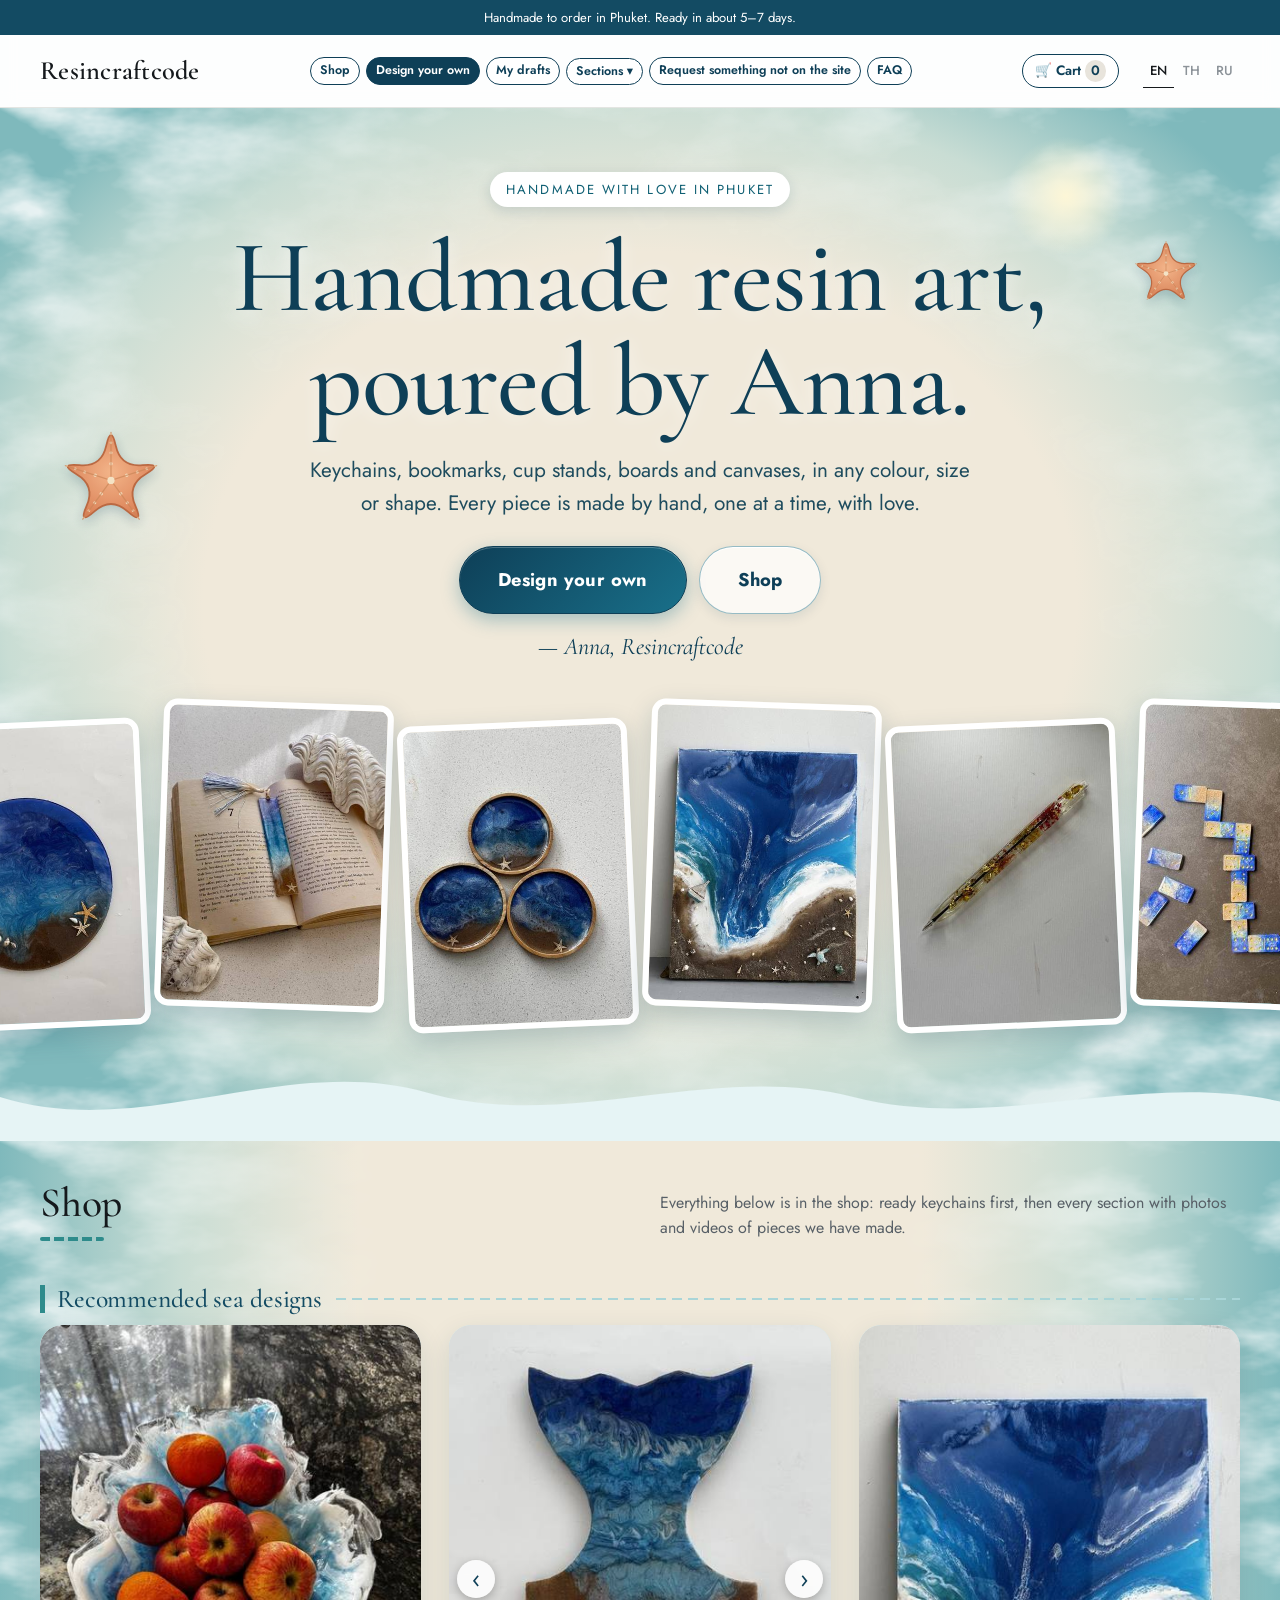
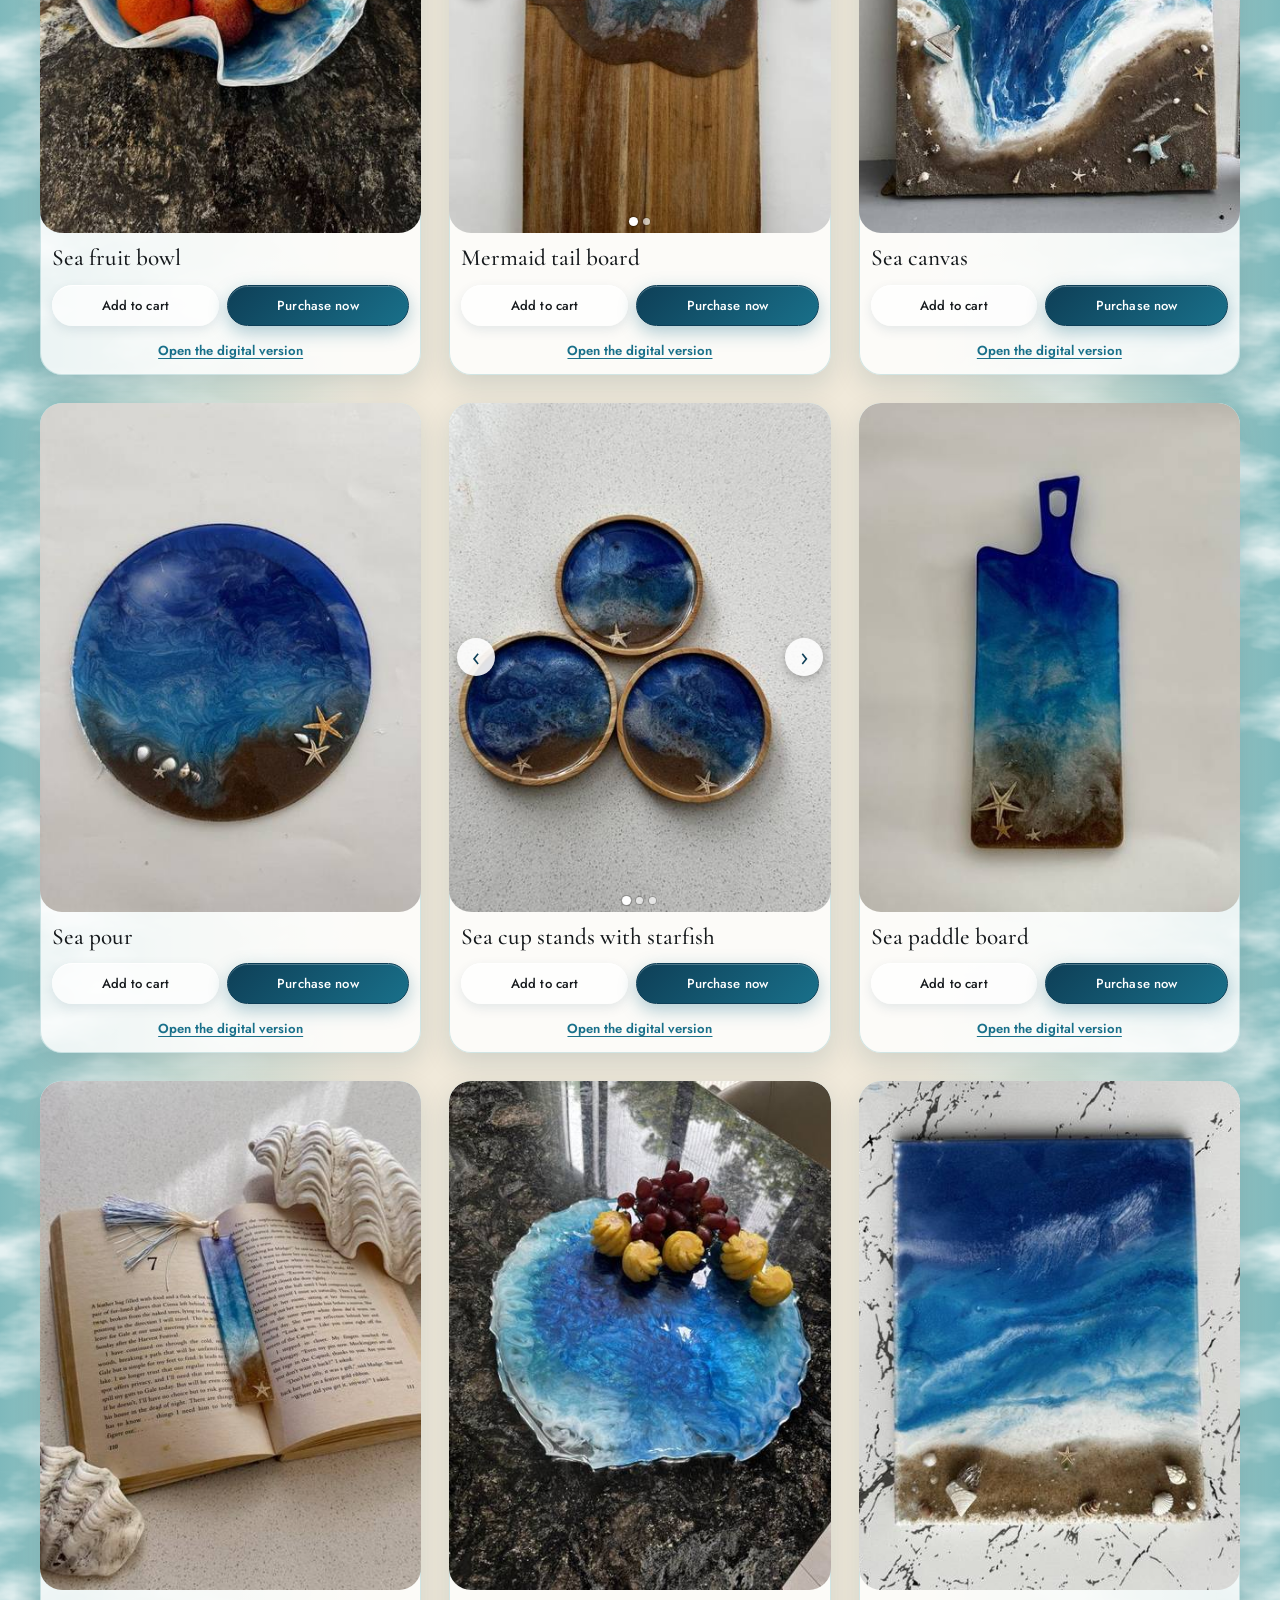
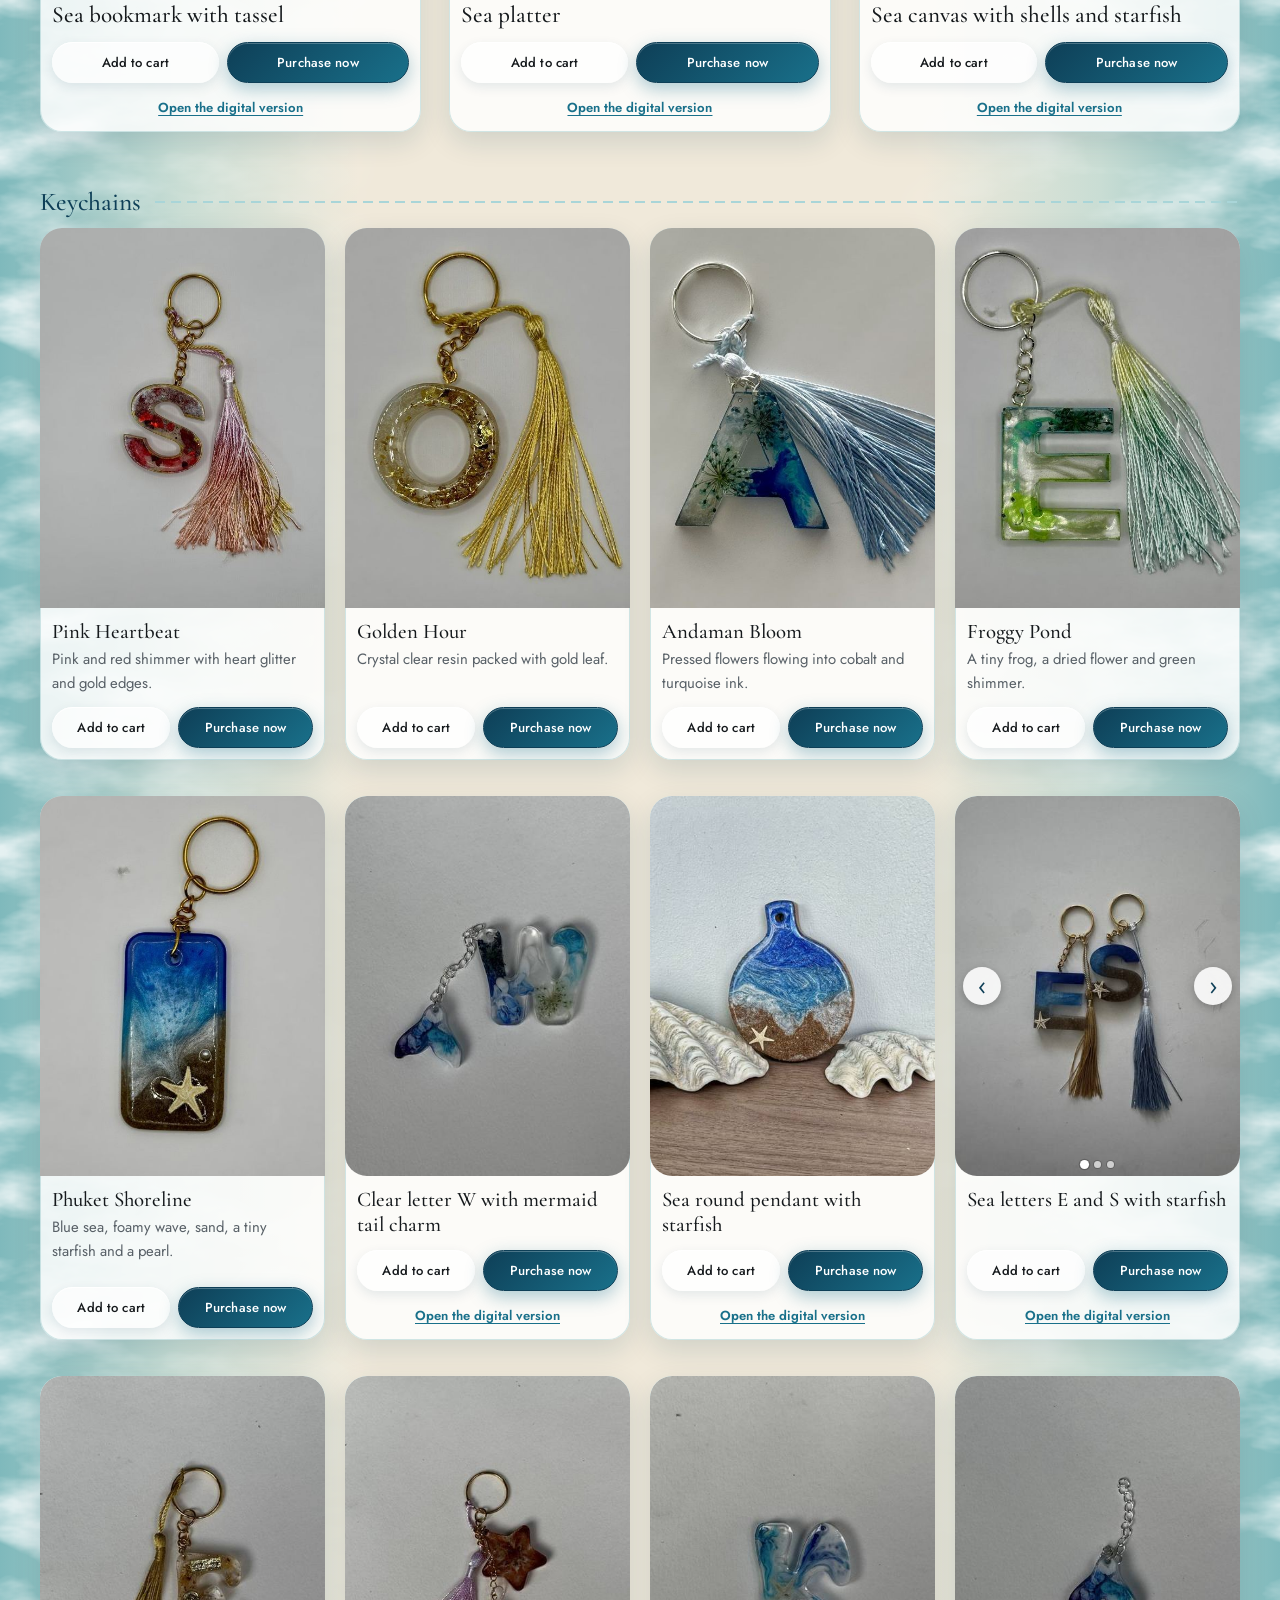
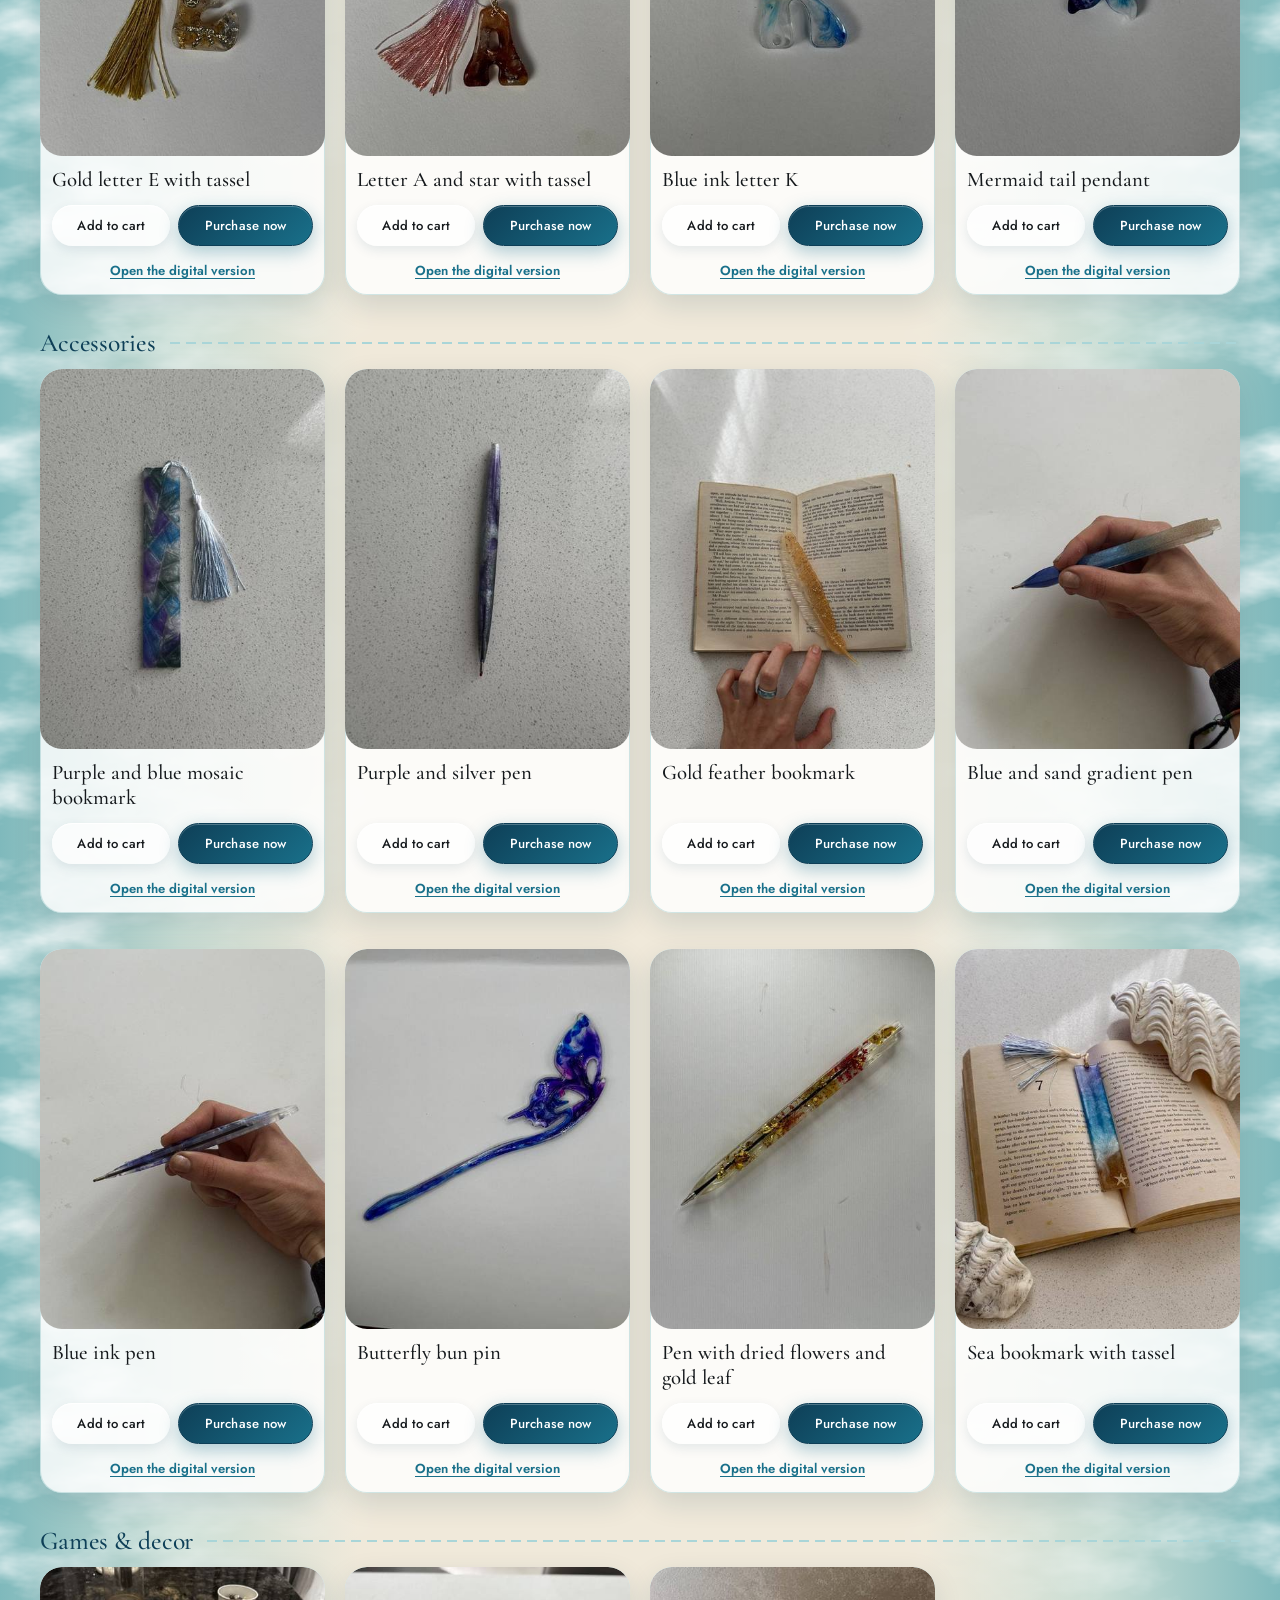
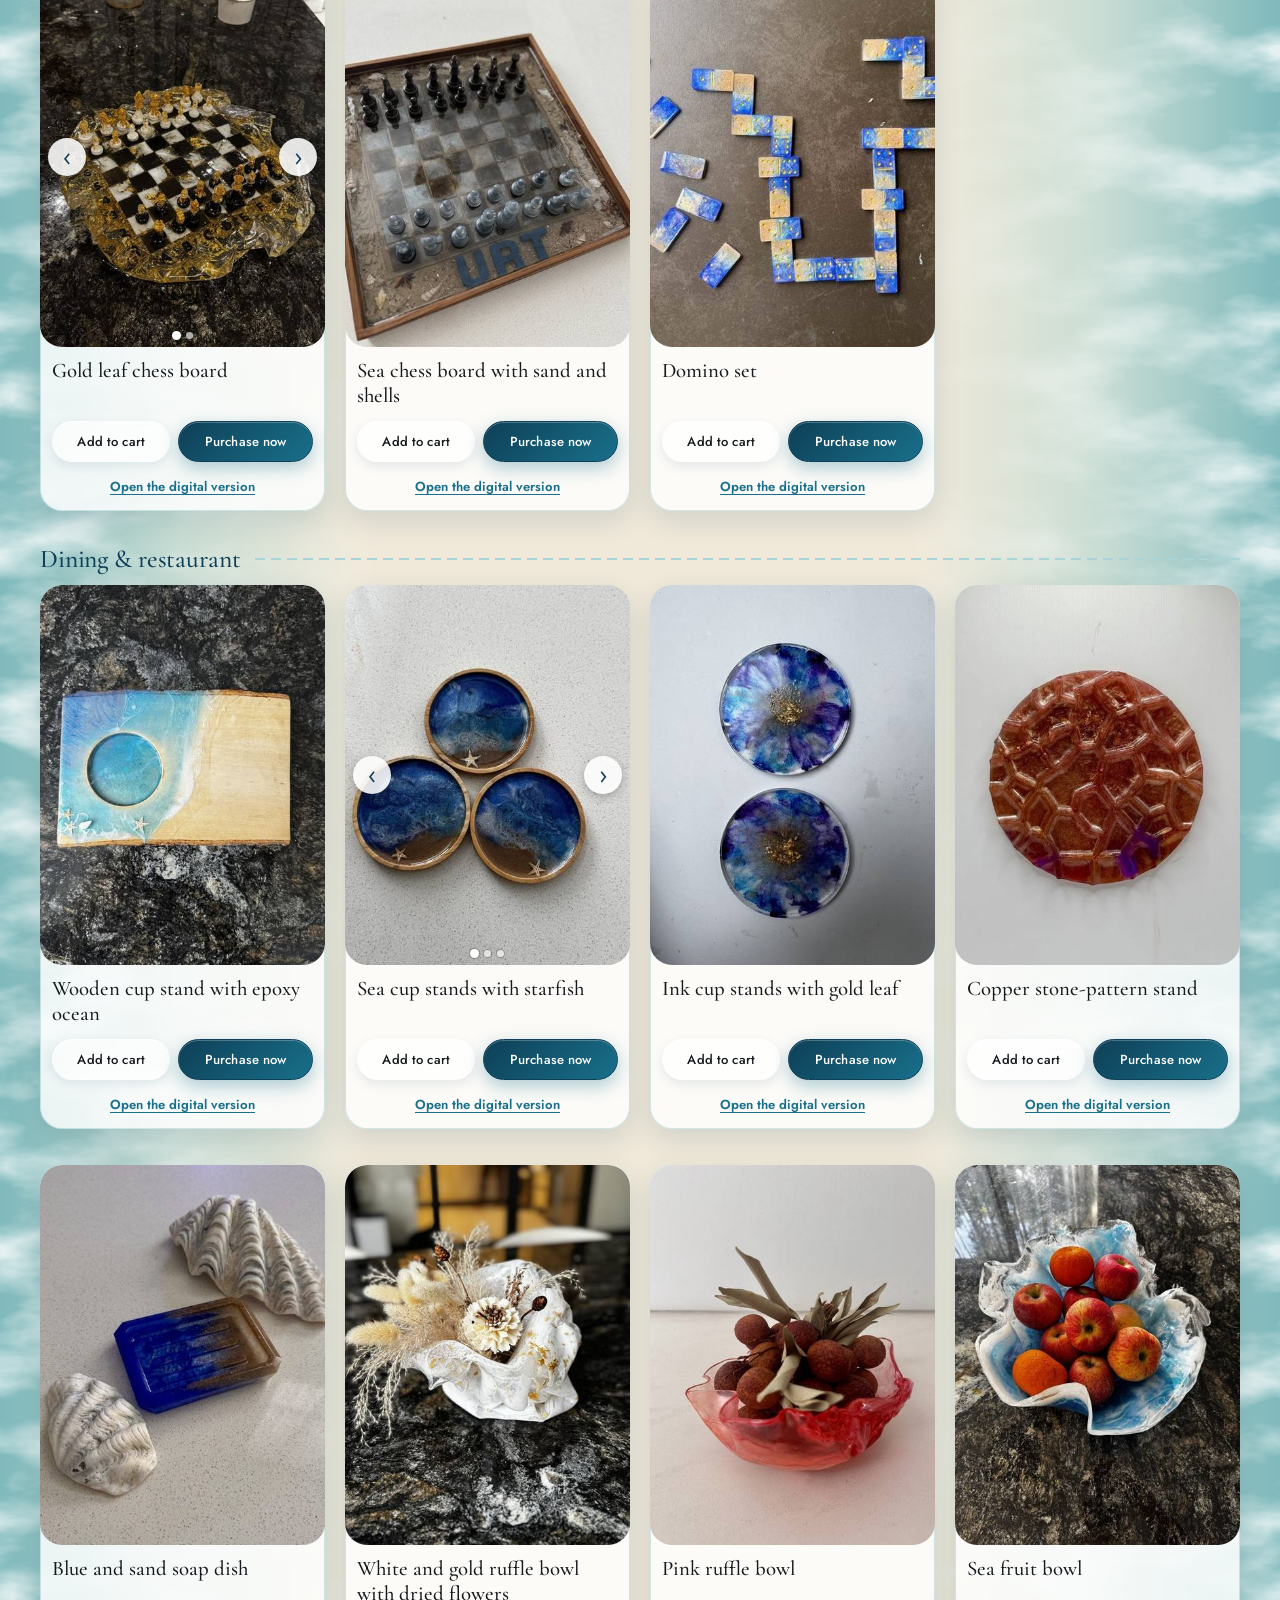
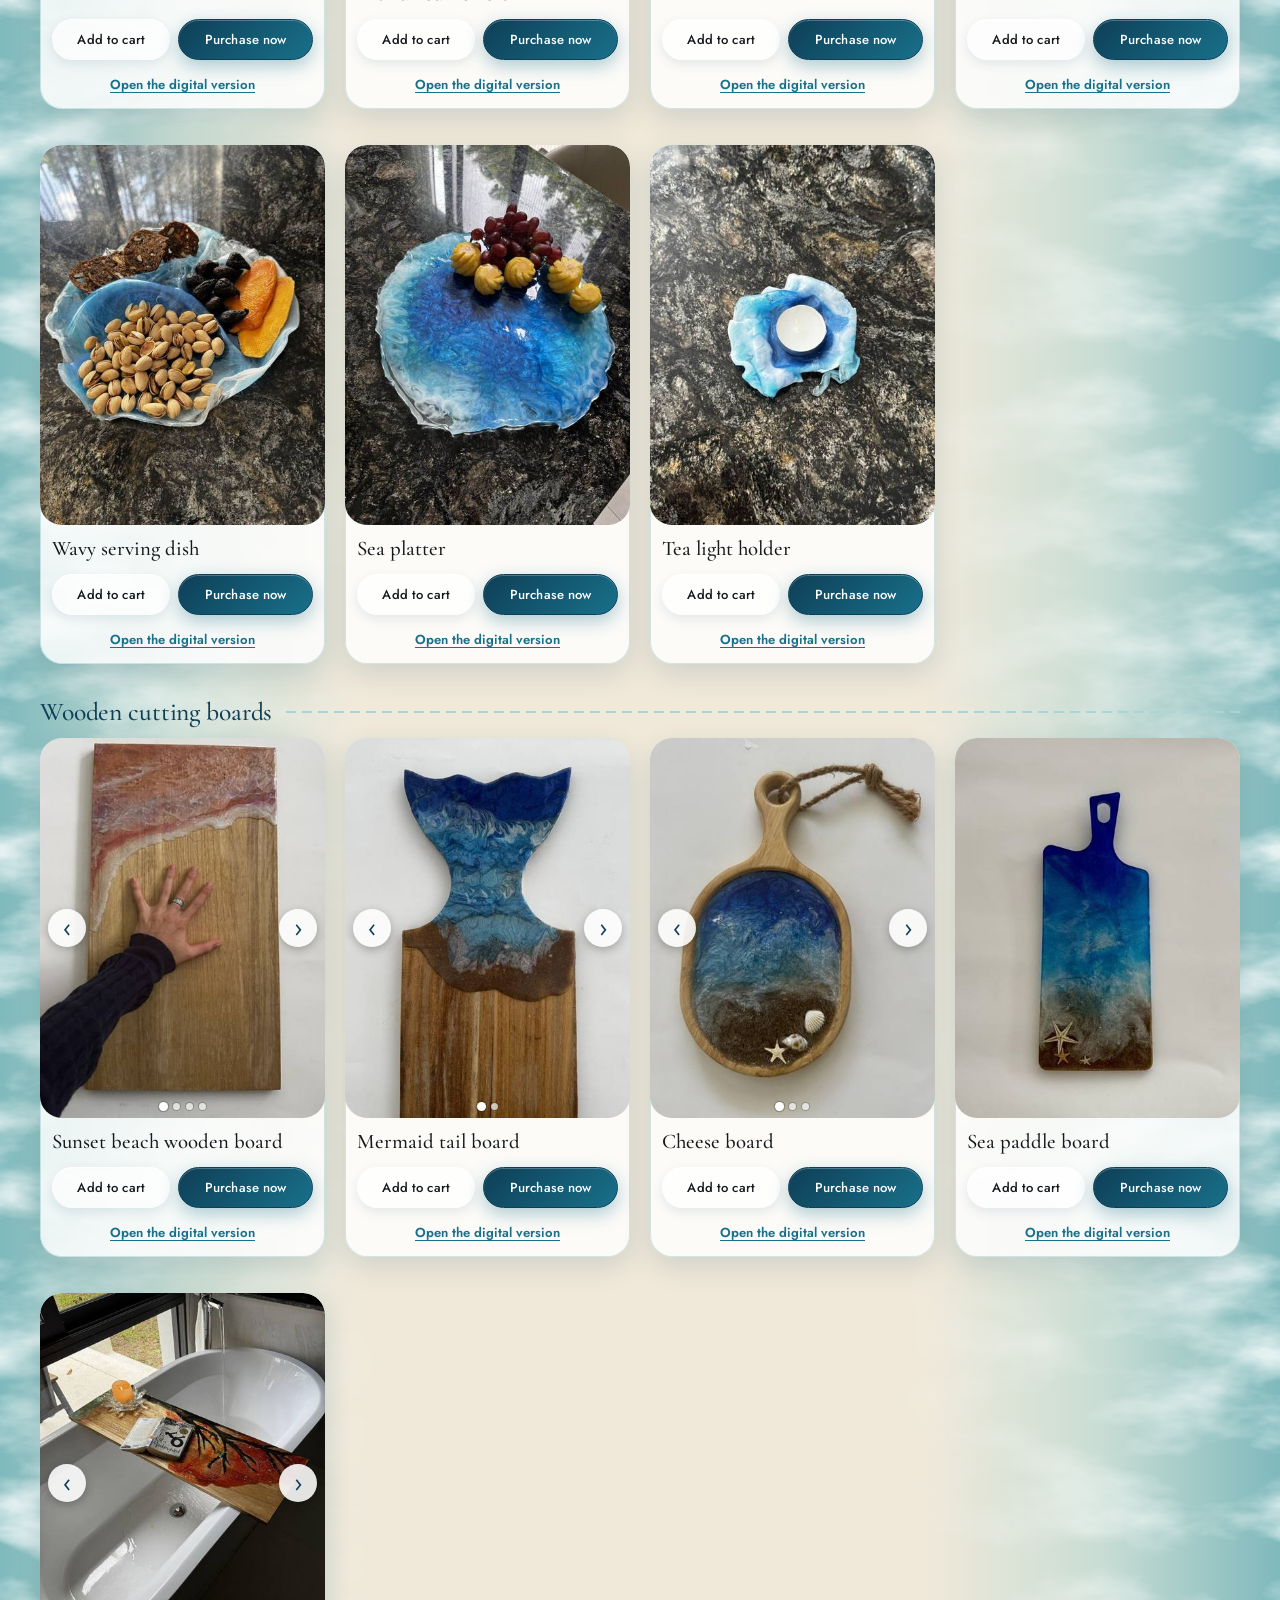
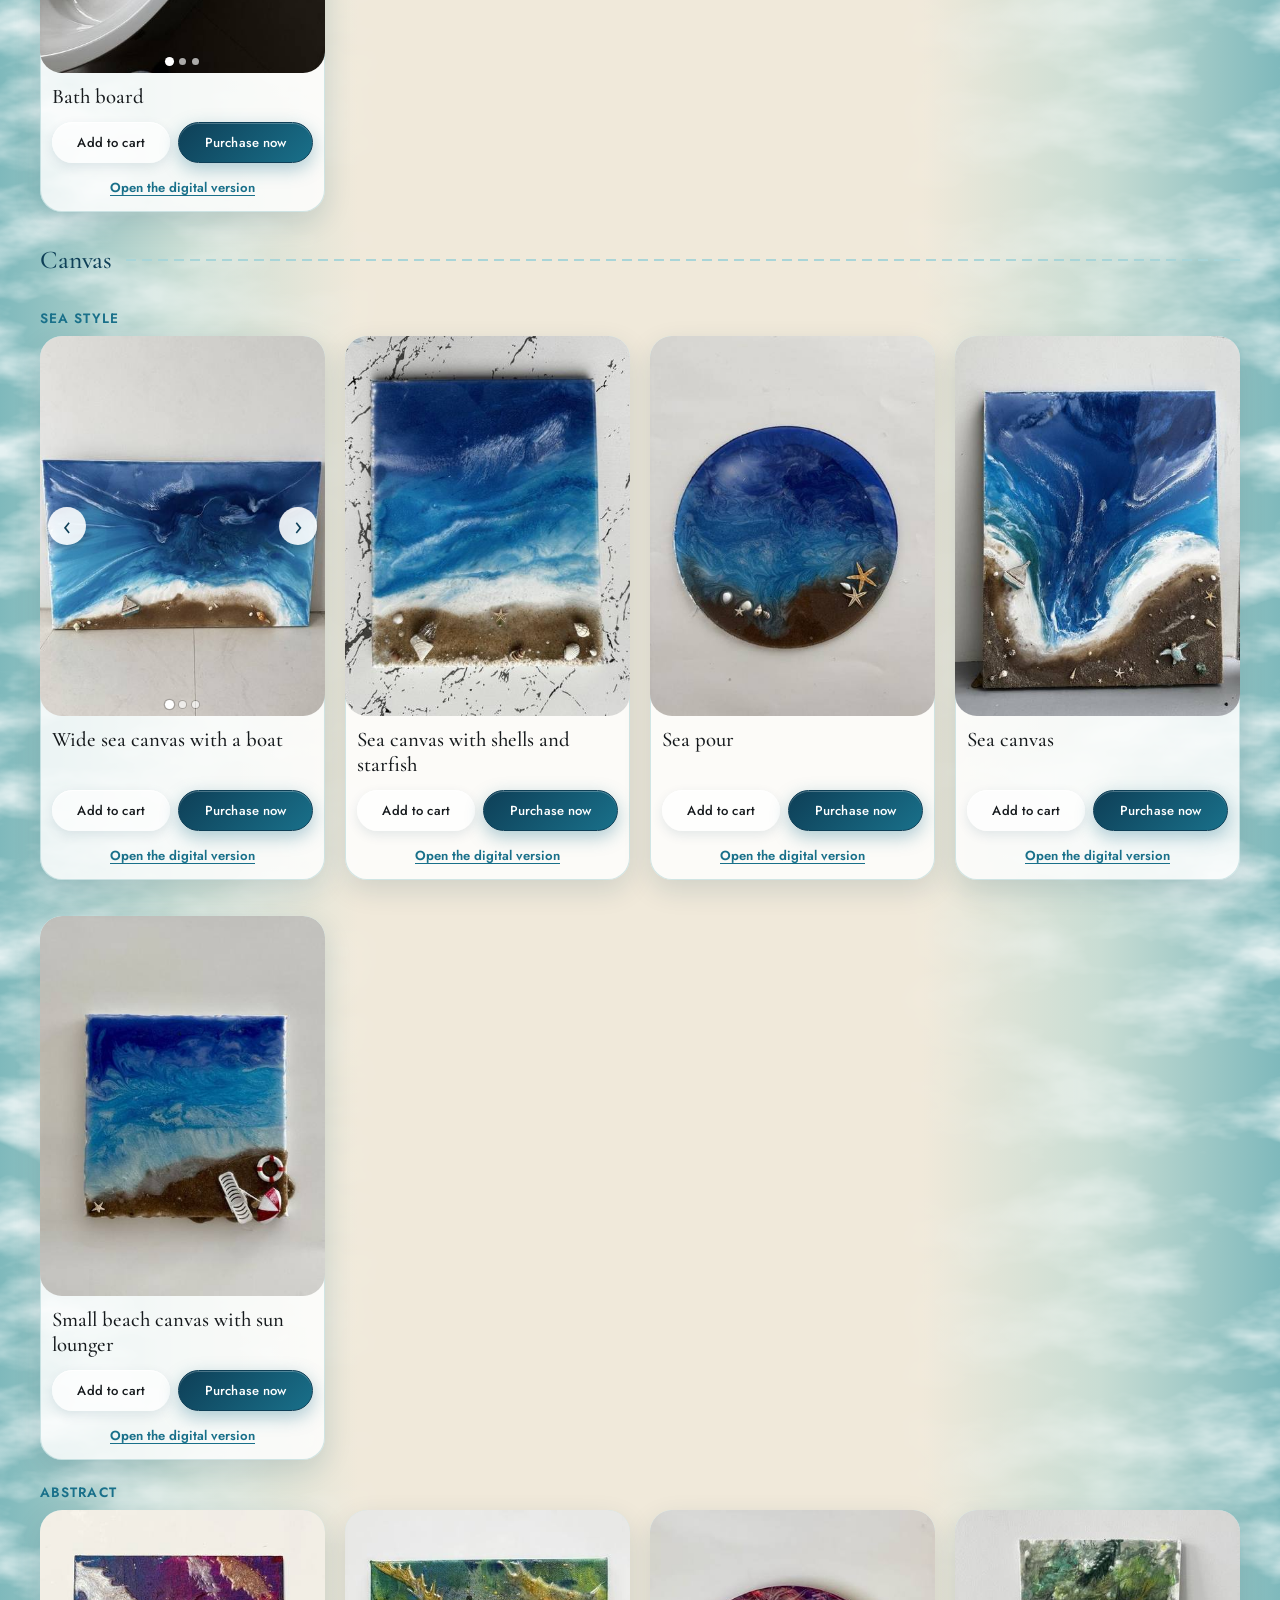
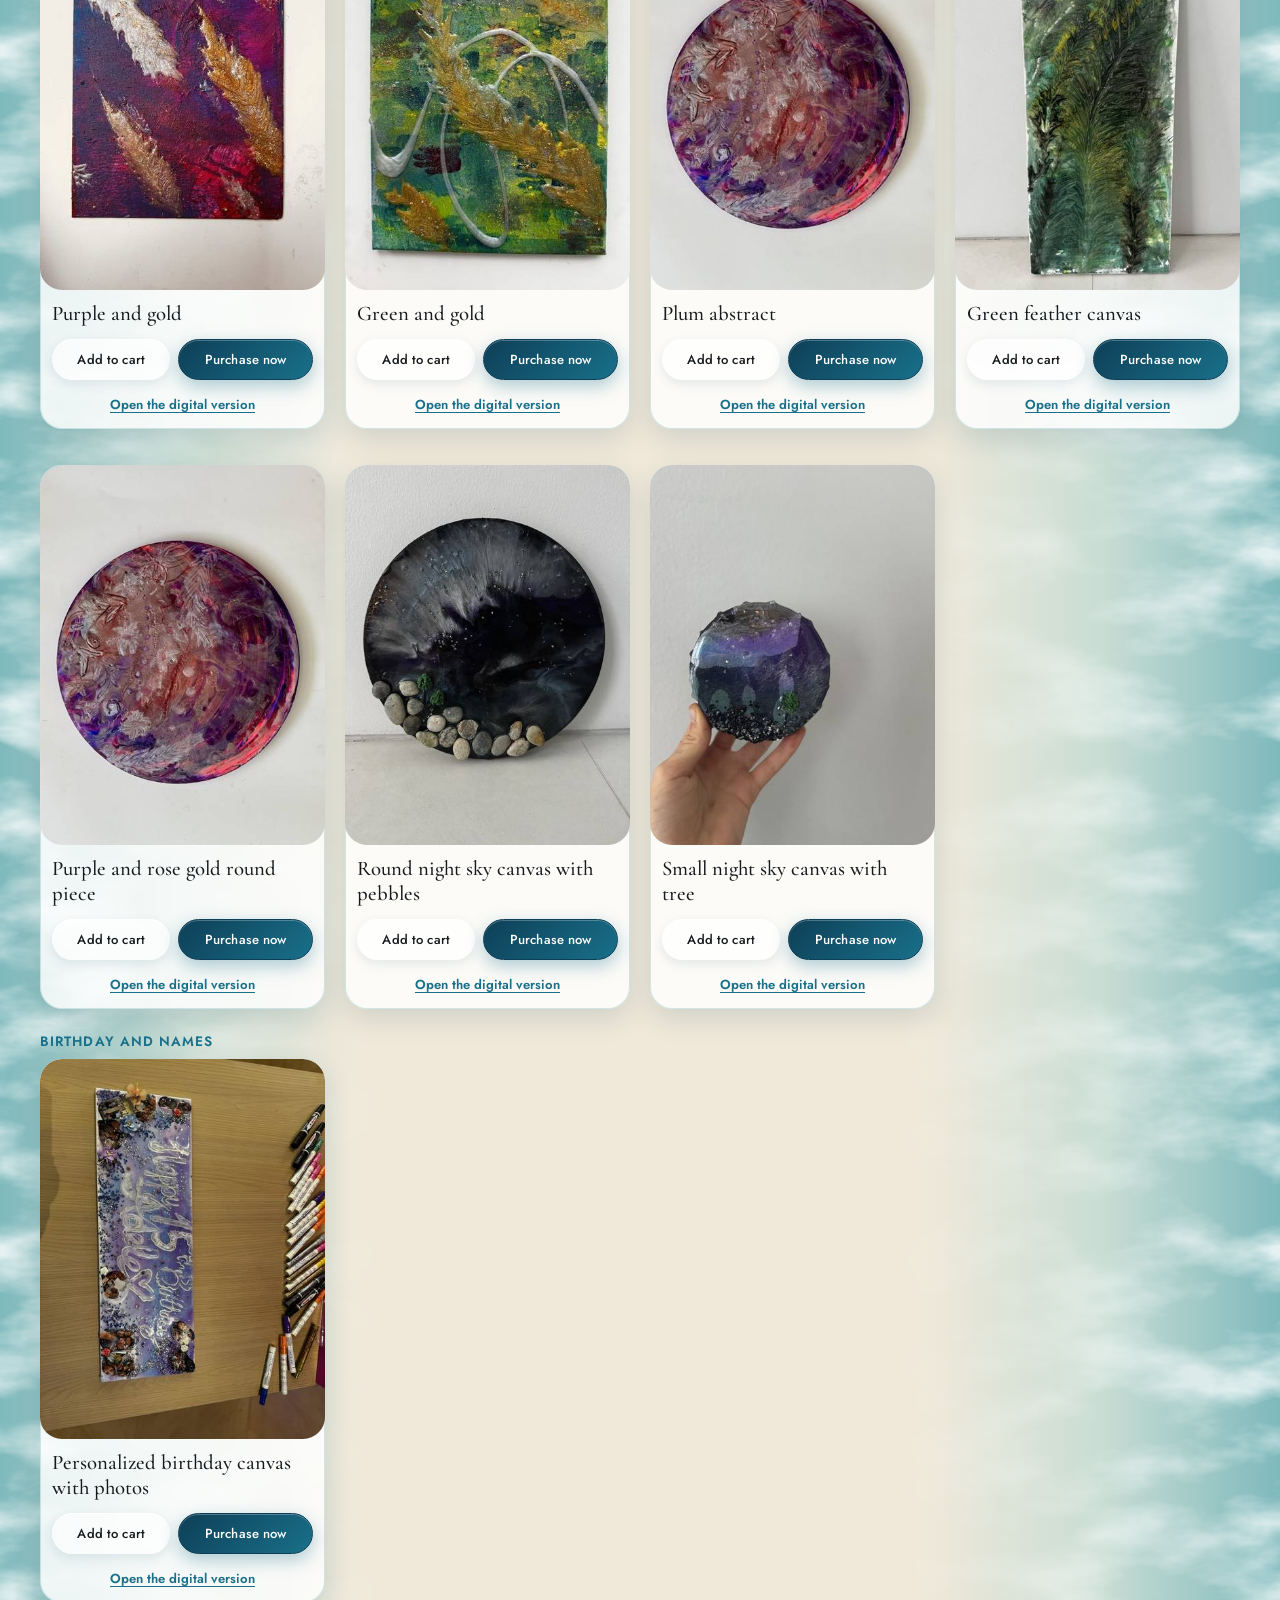
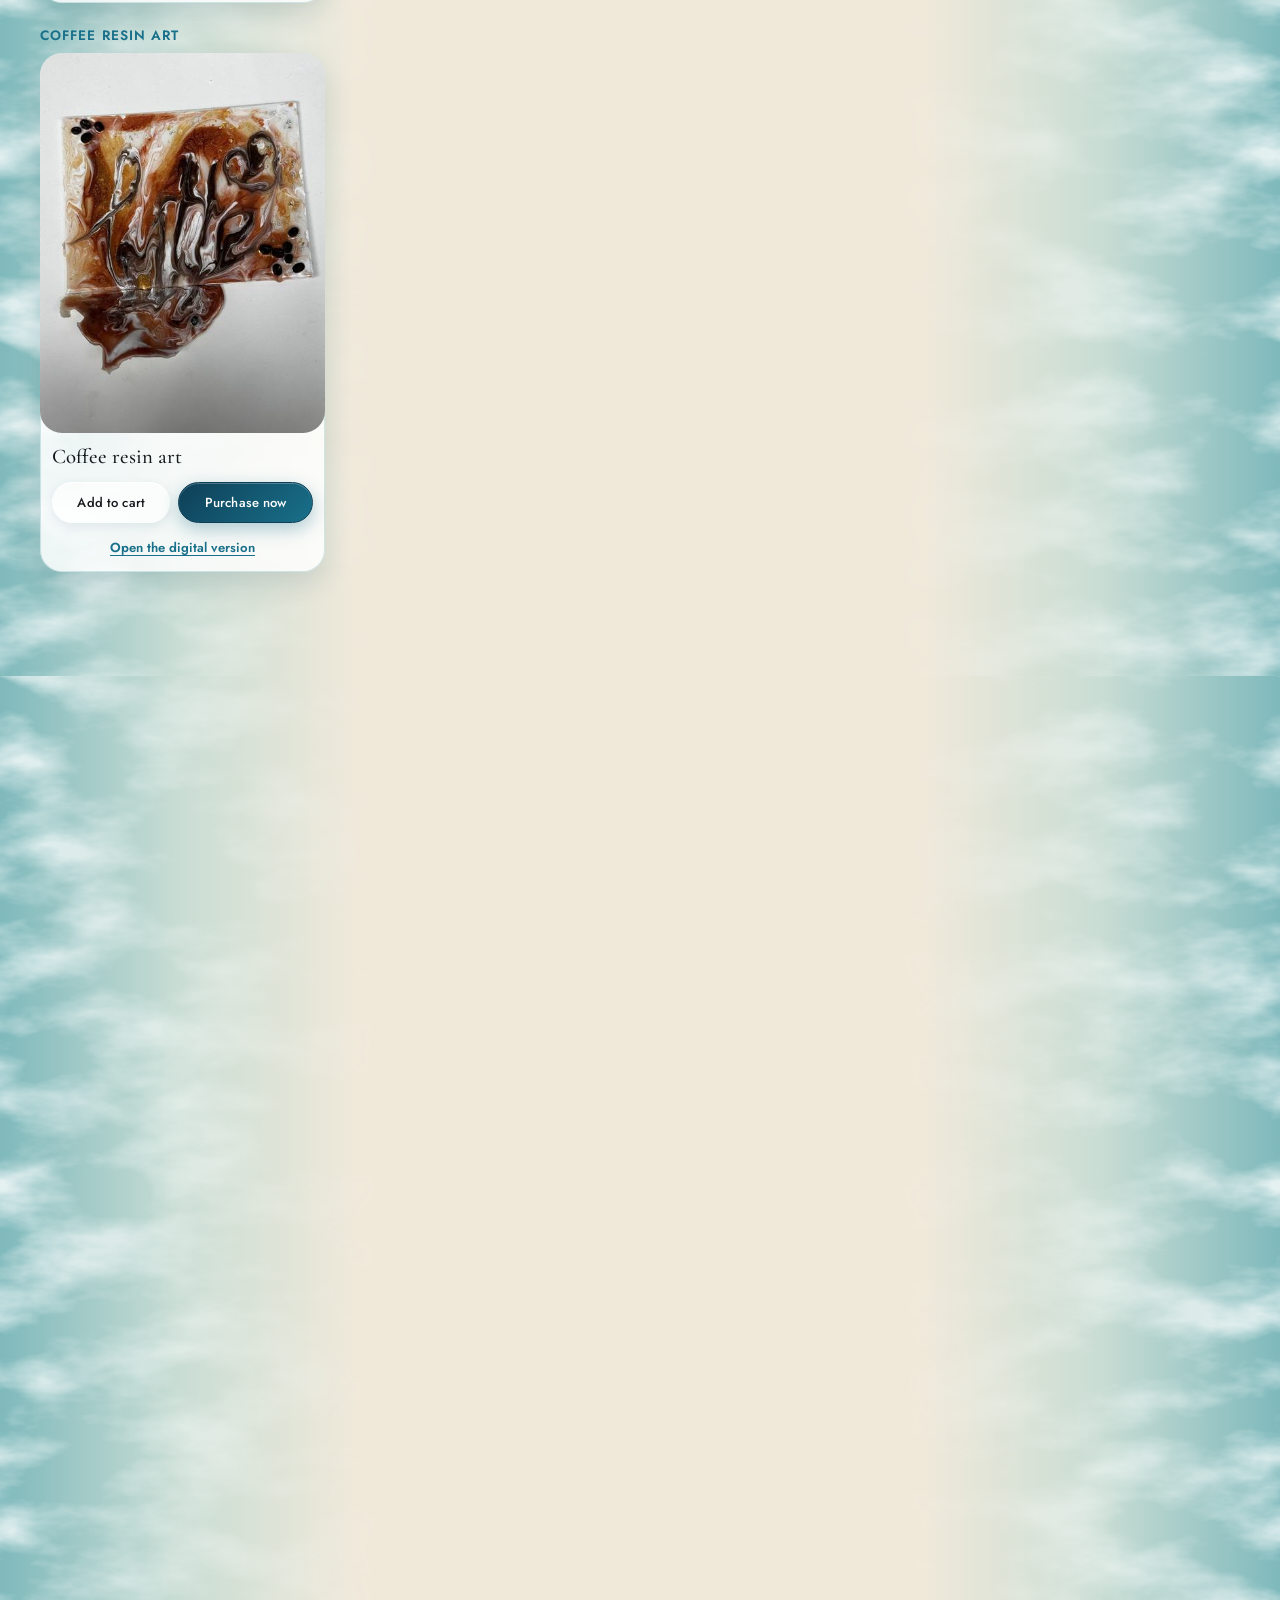
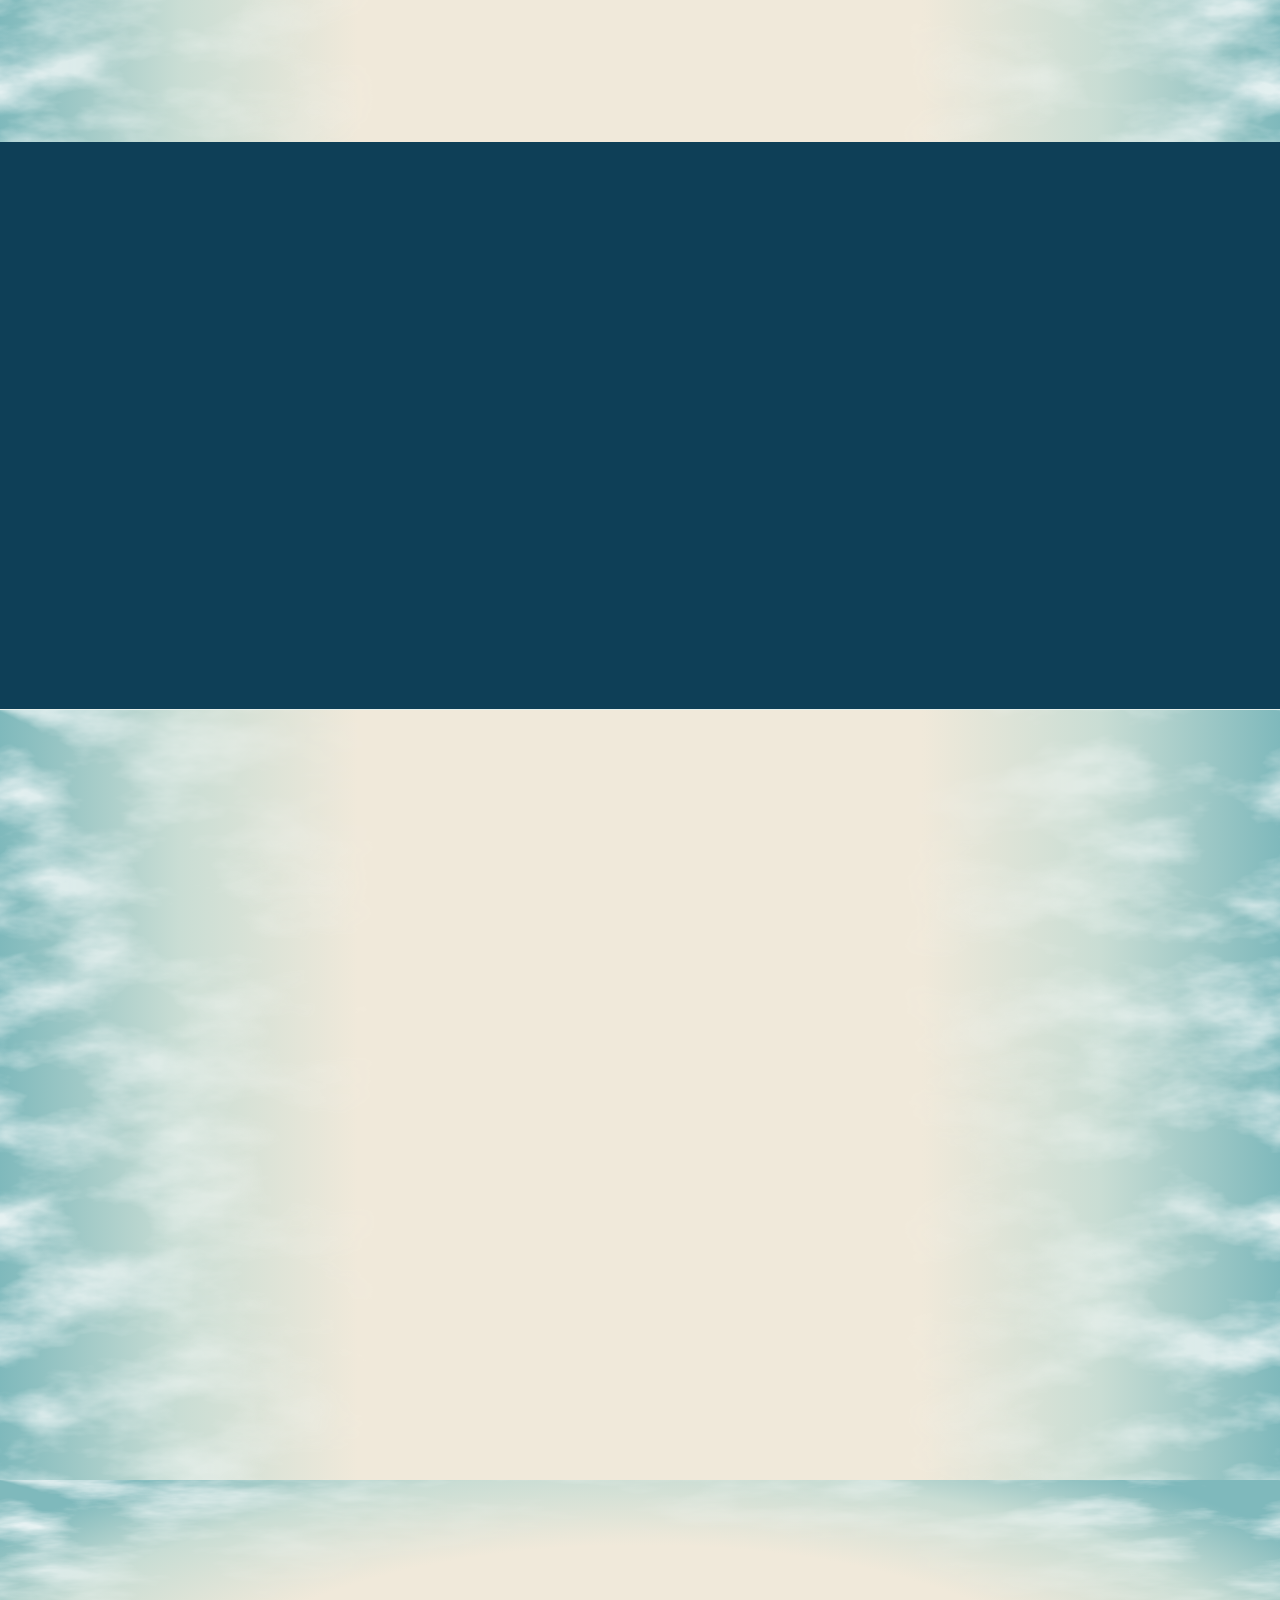
==== index.html @ 4c67aa62 "Helper: colour/clear split with foil on the dividing line, clear flower coasters, all options recolo" ====
<!doctype html>
<html lang="en">
<head>
  <meta charset="utf-8">
  <meta name="viewport" content="width=device-width, initial-scale=1, viewport-fit=cover">
  <meta name="theme-color" content="#FFFFFF">
  <link rel="preconnect" href="https://fonts.googleapis.com">
  <link rel="preconnect" href="https://fonts.gstatic.com" crossorigin>
  <link href="https://fonts.googleapis.com/css2?family=Cormorant+Garamond:wght@500;600&family=Jost:wght@400;500;700&family=Archivo+Black&family=Bagel+Fat+One&family=Noto+Sans+Thai:wght@400;500&family=Noto+Serif+Thai:wght@500;600&display=swap" rel="stylesheet">
  <link rel="stylesheet" href="style.css?v=232">
  <title>Resincraftcode — handmade resin keychains, Phuket</title>
  <meta name="description" content="Handmade resin letter keychains from Phuket. Choose a ready-made design, design your own, or send us your idea.">
</head>
<body data-page="home">
  <header class="site-header" id="site-header"></header>
  <main id="home"></main>
  <footer class="site-footer" id="site-footer"></footer>

  <script src="config.js?v=232"></script>
  <script src="i18n.js?v=232"></script>
  <script src="i18n-site.js?v=232"></script>
  <script src="i18n-extra.js?v=232"></script>
  <script src="core.js?v=232"></script>
  <script src="site.js?v=232"></script>
</body>
</html>
---- style.css ----
/* =========================================================
   resincraftcode — "Clean boutique" style
   White space, warm photos and one deep ocean accent.
   ✏️ Change colours and fonts here; every page uses them.
   ========================================================= */
:root {
  --ink: #15191C;          /* text and main buttons */
  --ink-soft: #586067;     /* secondary text */
  --muted: #8C9399;        /* small notes */
  --line: #E3E5E2;         /* thin borders */
  --panel: #F4F4F1;        /* soft grey panels */
  --white: #FFFFFF;
  --ocean: #134B63;        /* the one accent colour */
  --ocean-tint: #E7EEF1;
  --gold: #A9874F;         /* tiny details only */

  --serif: "Cormorant Garamond", "Noto Serif Thai", Georgia, "Times New Roman", serif;
  --sans: "Jost", "Noto Sans Thai", system-ui, -apple-system, "Segoe UI", sans-serif;

  --wrap: 1240px;
  --gutter: 20px;
}

* { box-sizing: border-box; }
html, body { margin: 0; }
html { scroll-behavior: smooth; }
@media (prefers-reduced-motion: reduce) { html { scroll-behavior: auto; } }

body {
  font-family: var(--sans);
  font-size: 16px;
  line-height: 1.6;
  color: var(--ink);
  background: var(--white);
  -webkit-font-smoothing: antialiased;
}
html[lang="th"] body { line-height: 1.75; }
img { max-width: 100%; display: block; }
a { color: inherit; }
button, input, textarea, select { font: inherit; color: inherit; }
button { cursor: pointer; }
button:disabled { cursor: not-allowed; opacity: 0.4; }
:focus-visible { outline: 2px solid var(--ocean); outline-offset: 3px; }
.sr { position: absolute; width: 1px; height: 1px; overflow: hidden; clip: rect(0 0 0 0); white-space: nowrap; }

h1, h2, h3 { font-family: var(--serif); font-weight: 500; line-height: 1.1; margin: 0; letter-spacing: -0.005em; }
html[lang="th"] h1, html[lang="th"] h2, html[lang="th"] h3 { line-height: 1.35; }
h1 { font-size: clamp(2.6rem, 6vw, 4.4rem); }
h2 { font-size: clamp(1.9rem, 3.6vw, 2.6rem); }
h3 { font-size: 1.4rem; }
p { margin: 0 0 0.9em; }
.lead { font-size: 1.1rem; color: var(--ink-soft); max-width: 34em; }
.small, .price-note { font-size: 0.9rem; color: var(--muted); }

.wrap { max-width: var(--wrap); margin: 0 auto; padding: 0 var(--gutter); }
.wrap.narrow { max-width: 780px; }

/* ---------- Buttons ---------- */
.btn {
  display: inline-flex;
  align-items: center;
  justify-content: center;
  min-height: 48px;
  padding: 12px 26px;
  border: 1px solid var(--ink);
  border-radius: 0;
  font-family: var(--sans);
  font-weight: 500;
  font-size: 0.98rem;
  letter-spacing: 0.01em;
  text-decoration: none;
  text-align: center;
  transition: background 0.2s, color 0.2s, border-color 0.2s;
}
.btn-ink { background: var(--ink); color: var(--white); }
.btn-ink:hover { background: var(--ocean); border-color: var(--ocean); }
.btn-line { background: transparent; color: var(--ink); }
.btn-line:hover { background: var(--ink); color: var(--white); }
.btn.small { min-height: 38px; padding: 7px 16px; font-size: 0.9rem; }
.btn.wide { width: 100%; }
.btn-row { display: flex; flex-wrap: wrap; gap: 12px; margin: 26px 0 14px; }
.text-link {
  font-weight: 500;
  text-decoration: underline;
  text-underline-offset: 5px;
  text-decoration-thickness: 1px;
}
.text-link:hover { color: var(--ocean); }

/* ---------- Header ---------- */
.site-header { position: sticky; top: 0; z-index: 20; background: var(--white); border-bottom: 1px solid var(--line); }
.announce {
  margin: 0;
  padding: 7px var(--gutter);
  background: var(--ocean);
  color: var(--white);
  font-size: 0.82rem;
  text-align: center;
}
.nav-row {
  max-width: var(--wrap);
  margin: 0 auto;
  padding: 0 var(--gutter);
  height: 62px;
  display: grid;
  grid-template-columns: auto 1fr auto;
  align-items: center;
  gap: 16px;
}
.wordmark {
  font-family: var(--serif);
  font-size: 1.65rem;
  font-weight: 600;
  letter-spacing: 0.01em;
  text-decoration: none;
  color: var(--ink);
  line-height: 1;
}
.wordmark.light { color: var(--white); }
.nav-links { display: none; }
.nav-end { display: flex; align-items: center; justify-content: flex-end; gap: 14px; }
.langs { display: flex; gap: 2px; }
.langs button {
  border: 0;
  background: none;
  padding: 6px 7px;
  font-size: 0.82rem;
  font-weight: 500;
  color: var(--muted);
  border-bottom: 1px solid transparent;
}
.langs button.on { color: var(--ink); border-bottom-color: var(--ink); }
.menu-btn { width: 40px; height: 40px; border: 0; background: none; padding: 0; position: relative; }
.menu-btn .bars, .menu-btn .bars::before, .menu-btn .bars::after {
  position: absolute; left: 9px; width: 22px; height: 1.5px; background: var(--ink); content: ""; transition: transform 0.2s;
}
.menu-btn .bars { top: 19px; }
.menu-btn .bars::before { left: 0; top: -7px; }
.menu-btn .bars::after { left: 0; top: 7px; }
body.menu-open .menu-btn .bars { background: transparent; }
body.menu-open .menu-btn .bars::before { transform: translateY(7px) rotate(45deg); }
body.menu-open .menu-btn .bars::after { transform: translateY(-7px) rotate(-45deg); }

@media (max-width: 899px) {
  .nav-row { grid-template-columns: 40px 1fr auto; }
  .wordmark { justify-self: center; font-size: 1.45rem; }
  body.menu-open .nav-links {
    display: flex;
    flex-direction: column;
    position: absolute;
    left: 0; right: 0; top: 100%;
    background: var(--white);
    border-bottom: 1px solid var(--line);
    padding: 8px var(--gutter) 18px;
  }
  body.menu-open .nav-links a {
    padding: 14px 0;
    border-bottom: 1px solid var(--line);
    text-decoration: none;
    font-family: var(--serif);
    font-size: 1.5rem;
  }
}
@media (min-width: 900px) {
  .menu-btn { display: none; }
  .nav-row { grid-template-columns: auto 1fr auto; height: 72px; }
  .nav-links { display: flex; gap: 30px; justify-content: center; }
  .nav-links a { text-decoration: none; font-size: 0.95rem; padding: 6px 0; border-bottom: 1px solid transparent; }
  .nav-links a:hover, .nav-links a.here { border-bottom-color: var(--ink); }
}

/* ---------- Sections ---------- */
.section { padding: 64px 0; }
.section-head { display: grid; gap: 8px; margin-bottom: 30px; }
.section-head p { color: var(--ink-soft); max-width: 36em; margin: 0; }
@media (min-width: 900px) {
  .section { padding: 104px 0; }
  .section-head { grid-template-columns: 1fr 1fr; align-items: end; gap: 40px; margin-bottom: 44px; }
}

/* Hero: one calm background, no split */
.hero { background: var(--panel); }
.hero-text { max-width: var(--wrap); margin: 0 auto; padding: 72px var(--gutter) 64px; text-align: center; }
.hero-text h1 { max-width: 14em; margin: 0 auto; }
.hero-text .lead { margin: 18px auto 0; max-width: 34em; }
.hero-text .btn-row { justify-content: center; }
@media (min-width: 900px) { .hero-text { padding: 120px var(--gutter) 110px; } }

/* "What would you like to make?" cards */
.letters-band { background: var(--white); }
.make-grid { display: grid; gap: 14px; }
.make { display: grid; gap: 10px; align-content: start; padding: 28px 24px; border: 1px solid var(--line); background: var(--white); text-decoration: none; transition: border-color 0.2s, background 0.2s; }
.make:hover { border-color: var(--ink); background: var(--panel); }
.make p { color: var(--ink-soft); margin: 0; }
.make .text-link { margin-top: 6px; }
@media (min-width: 900px) { .make-grid { grid-template-columns: repeat(3, 1fr); gap: 22px; } .make { padding: 38px 32px; } }

/* The alphabet band: the one bold moment */
.alphabet {
  display: grid;
  grid-template-columns: repeat(7, 1fr);
  border-top: 1px solid var(--line);
  border-left: 1px solid var(--line);
}
.alphabet a {
  aspect-ratio: 1;
  display: grid;
  place-items: center;
  font-family: var(--serif);
  font-size: clamp(1.8rem, 6vw, 3.4rem);
  line-height: 1;
  text-decoration: none;
  border-right: 1px solid var(--line);
  border-bottom: 1px solid var(--line);
  background: var(--white);
  transition: background 0.2s, color 0.2s;
}
.alphabet a:hover, .alphabet a:focus-visible { background: var(--ocean); color: var(--white); outline: none; }
@media (min-width: 700px) { .alphabet { grid-template-columns: repeat(13, 1fr); } }

/* Products */
.products { display: grid; grid-template-columns: repeat(2, 1fr); gap: 28px 14px; }
.product h3 { font-size: 1.3rem; margin: 14px 0 4px; }
.product h3 a { text-decoration: none; }
.product p { color: var(--ink-soft); font-size: 0.93rem; margin-bottom: 8px; }
.product-photo { display: block; aspect-ratio: 3 / 4; background: var(--panel); overflow: hidden; }
.product-photo img { width: 100%; height: 100%; object-fit: cover; transition: transform 0.6s ease; }
.product-photo:hover img { transform: scale(1.03); }
@media (min-width: 700px) { .products { grid-template-columns: repeat(3, 1fr); gap: 40px 22px; } }
@media (min-width: 1100px) { .products { grid-template-columns: repeat(5, 1fr); } }
@media (prefers-reduced-motion: reduce) { .product-photo img { transition: none; } }

/* Three ways to order */
.ways { background: var(--ink); color: var(--white); }
.ways h2 { margin-bottom: 34px; }
.ways-grid { display: grid; gap: 1px; background: rgba(255, 255, 255, 0.16); }
.way {
  display: grid;
  gap: 10px;
  align-content: start;
  padding: 30px 24px;
  background: var(--ink);
  text-decoration: none;
  transition: background 0.2s;
}
.way:hover { background: #1E252A; }
.way p { color: rgba(255, 255, 255, 0.72); margin: 0; }
.way-n { font-family: var(--serif); font-size: 1.2rem; color: rgba(255, 255, 255, 0.55); }
.way .text-link { margin-top: 8px; }
@media (min-width: 900px) { .ways-grid { grid-template-columns: repeat(3, 1fr); } .way { padding: 40px 34px 44px; } }

/* Styles */
.styles { display: grid; grid-template-columns: repeat(2, 1fr); gap: 14px; }
.style-card { margin: 0; }
.style-card img { aspect-ratio: 1; width: 100%; object-fit: cover; background: var(--panel); }
.style-card figcaption { display: grid; gap: 2px; padding-top: 12px; }
.style-card strong { font-family: var(--serif); font-weight: 500; font-size: 1.3rem; }
.style-card span { font-size: 0.92rem; color: var(--ink-soft); }
@media (min-width: 900px) { .styles { grid-template-columns: repeat(4, 1fr); gap: 22px; } }

/* How it works */
.how { background: var(--panel); }
.how h2 { margin-bottom: 34px; }
.how-steps { list-style: none; margin: 0; padding: 0; display: grid; gap: 28px; counter-reset: none; }
.how-steps li { border-top: 1px solid var(--ink); padding-top: 18px; }
.how-n { display: block; font-family: var(--serif); font-size: 2.4rem; line-height: 1; color: var(--ocean); margin-bottom: 14px; }
.how-steps h3 { margin-bottom: 8px; }
.how-steps p { color: var(--ink-soft); margin: 0; }
@media (min-width: 700px) { .how-steps { grid-template-columns: repeat(2, 1fr); gap: 36px; } }
@media (min-width: 1100px) { .how-steps { grid-template-columns: repeat(4, 1fr); } }

/* Story */
.story-grid { display: grid; gap: 28px; align-items: center; }
.story-grid img { aspect-ratio: 4 / 5; width: 100%; object-fit: cover; background: var(--panel); }
.story-grid h2 { margin-bottom: 18px; }
.story-grid p { color: var(--ink-soft); font-size: 1.08rem; max-width: 30em; }
@media (min-width: 900px) { .story-grid { grid-template-columns: 5fr 6fr; gap: 80px; } .story-grid img { max-height: 620px; } }

/* Reviews */
.reviews { display: grid; gap: 22px; margin-top: 30px; }
.review { margin: 0; padding: 28px; border: 1px solid var(--line); }
.review img { aspect-ratio: 1; object-fit: cover; margin-bottom: 18px; }
.review blockquote { margin: 0 0 14px; font-family: var(--serif); font-size: 1.35rem; line-height: 1.35; }
.review figcaption { color: var(--muted); font-size: 0.9rem; }
@media (min-width: 900px) { .reviews { grid-template-columns: repeat(3, 1fr); } }

/* Instagram */
.instagram { border-top: 1px solid var(--line); }
.ig-grid { display: grid; gap: 28px; align-items: center; }
.ig-grid h2 { margin-bottom: 12px; }
.ig-grid p { color: var(--ink-soft); }
.ig-photos { display: grid; grid-template-columns: repeat(4, 1fr); gap: 6px; }
.ig-photos img { aspect-ratio: 1; width: 100%; object-fit: cover; background: var(--panel); }
@media (min-width: 900px) { .ig-grid { grid-template-columns: 4fr 7fr; gap: 64px; } }

/* FAQ */
.faq h2 { margin-bottom: 22px; }
.faq details { border-bottom: 1px solid var(--line); }
.faq details:first-of-type { border-top: 1px solid var(--line); }
.faq summary {
  list-style: none;
  cursor: pointer;
  padding: 20px 36px 20px 0;
  position: relative;
  font-family: var(--serif);
  font-size: 1.35rem;
}
.faq summary::-webkit-details-marker { display: none; }
.faq summary::after { content: "+"; position: absolute; right: 4px; top: 16px; font-family: var(--sans); font-size: 1.4rem; font-weight: 300; }
.faq details[open] summary::after { content: "–"; }
.faq details p { color: var(--ink-soft); padding-bottom: 18px; margin: 0; max-width: 40em; }

/* Footer */
.site-footer { background: var(--ink); color: var(--white); padding: 60px 0 28px; }
.foot-inner { max-width: var(--wrap); margin: 0 auto; padding: 0 var(--gutter); display: grid; gap: 34px; }
.foot-brand p { color: rgba(255, 255, 255, 0.65); margin-top: 14px; max-width: 22em; }
.foot-col { display: grid; gap: 10px; align-content: start; }
.foot-col a { text-decoration: none; color: rgba(255, 255, 255, 0.85); }
.foot-col a:hover { color: var(--white); text-decoration: underline; text-underline-offset: 4px; }
.foot-label { color: rgba(255, 255, 255, 0.5); font-size: 0.88rem; }
.foot-small { max-width: var(--wrap); margin: 44px auto 0; padding: 18px var(--gutter) 0; border-top: 1px solid rgba(255, 255, 255, 0.14); font-size: 0.82rem; color: rgba(255, 255, 255, 0.5); }
@media (min-width: 900px) { .foot-inner { grid-template-columns: 2fr 1fr 1fr; } }

/* ---------- Send your idea ---------- */
.page { padding-top: 34px; padding-bottom: 80px; }
.idea-grid { display: grid; gap: 30px; }
.drop {
  display: grid;
  place-items: center;
  aspect-ratio: 4 / 5;
  background: var(--panel);
  border: 1px dashed #BFC4C0;
  cursor: pointer;
  position: relative;
  overflow: hidden;
  text-align: center;
}
.drop:hover { border-color: var(--ocean); }
.drop input { position: absolute; inset: 0; opacity: 0; cursor: pointer; }
.drop img { position: absolute; inset: 0; width: 100%; height: 100%; object-fit: cover; }
.drop-text { display: grid; gap: 6px; padding: 24px; max-width: 18em; position: relative; }
.drop-text strong { font-weight: 500; text-decoration: underline; text-underline-offset: 5px; }
.drop-text small { color: var(--muted); }
.drop.has .drop-text { background: rgba(255, 255, 255, 0.92); align-self: end; margin-bottom: 18px; padding: 12px 18px; }
.drop.has .drop-text small { display: none; }
.idea-form h1 { font-size: clamp(2.3rem, 5vw, 3.4rem); margin-bottom: 14px; }
.idea-form .price-note { margin-bottom: 26px; }
@media (min-width: 900px) {
  .idea-grid { grid-template-columns: 5fr 6fr; gap: 72px; align-items: start; }
  .idea-photo { position: sticky; top: 130px; }
  .page { padding-top: 56px; }
}

/* ---------- Forms (shared) ---------- */
.field { display: block; margin: 0 0 24px; border: 0; padding: 0; min-width: 0; }
.field-label { display: block; font-weight: 500; margin-bottom: 10px; }
.field.two { display: grid; gap: 18px; }
@media (min-width: 600px) { .field.two { grid-template-columns: 1fr 1fr; } }
input:not([type]), input[type="text"], input[type="date"], textarea, .text-input, .letter-input {
  width: 100%;
  border: 1px solid #CDD1CD;
  border-radius: 0;
  background: var(--white);
  padding: 12px 14px;
  min-height: 48px;
}
input:focus, textarea:focus { outline: none; border-color: var(--ink); }
textarea { resize: vertical; min-height: 110px; }
.opts { display: flex; flex-wrap: wrap; gap: 8px; }
.opt input { position: absolute; opacity: 0; pointer-events: none; }
.opt span {
  display: inline-block;
  padding: 10px 16px;
  border: 1px solid #CDD1CD;
  cursor: pointer;
  transition: border-color 0.15s, background 0.15s;
}
.opt span:hover { border-color: var(--ink); }
.opt input:checked + span { background: var(--ink); border-color: var(--ink); color: var(--white); }
.opt input:focus-visible + span { outline: 2px solid var(--ocean); outline-offset: 2px; }
.sub-field { display: grid; gap: 8px; margin-top: 14px; }
input.letter-input { width: 5.5em; font-family: var(--serif); font-size: 1.6rem; text-transform: uppercase; }
.form-error { color: #9B2C2C; min-height: 1.2em; margin: 0 0 8px; }
.message-box { margin-top: 18px; border-top: 1px solid var(--line); padding-top: 14px; }
.message-box summary { cursor: pointer; color: var(--ink-soft); }
.message-box textarea { margin-top: 12px; background: var(--panel); font-size: 0.88rem; }

/* =========================================================
   The designer (design.html)
   ========================================================= */
body.designer { padding-bottom: calc(84px + env(safe-area-inset-bottom, 0px)); }
body.designer .announce { display: none; }
body.locked { overflow: hidden; }

.layout { display: block; }
.stage {
  position: sticky;
  top: 63px;
  z-index: 3;
  display: flex;
  flex-direction: column;
  align-items: center;
  padding: 6px 12px 10px;
  background: var(--panel);
  border-bottom: 1px solid var(--line);
}
.stage-top { display: none; }
.stage-art { height: min(33vh, 320px); aspect-ratio: 300 / 440; touch-action: pan-y; }
.stage-art svg { width: 100%; height: 100%; display: block; overflow: visible; }
.stage-art .item { cursor: grab; touch-action: none; }
.stage-art .item.dragging { cursor: grabbing; }
.stage-art .item.leaving { opacity: 0.35; }
.stage-art.painting { touch-action: none; cursor: crosshair; }
.stage-art.swing svg { transform-origin: 50% 10%; animation: swing 0.9s cubic-bezier(0.3, 1.5, 0.5, 1); }
@keyframes swing {
  0% { transform: rotate(0); } 25% { transform: rotate(3deg); } 55% { transform: rotate(-2deg); } 80% { transform: rotate(0.8deg); } 100% { transform: rotate(0); }
}
.stage-hint { margin: 0 0 6px; min-height: 1.2em; font-size: 0.82rem; color: var(--ink-soft); text-align: center; max-width: 34em; }
.stage-tools { display: flex; flex-wrap: wrap; justify-content: center; gap: 2px 18px; }
.tool {
  border: 0;
  background: none;
  padding: 4px 0;
  font-size: 0.88rem;
  font-weight: 500;
  color: var(--ink);
  text-decoration: underline;
  text-underline-offset: 4px;
  text-decoration-color: rgba(21, 25, 28, 0.3);
}
.tool:hover { text-decoration-color: var(--ink); }

/* Big view */
.stage.full {
  position: fixed;
  inset: 0;
  z-index: 40;
  height: 100dvh;
  padding: calc(12px + env(safe-area-inset-top, 0px)) 16px calc(14px + env(safe-area-inset-bottom, 0px));
  justify-content: flex-start;
  background: var(--panel);
}
.stage.full .stage-top { display: flex; width: 100%; max-width: 760px; justify-content: space-between; align-items: center; margin-bottom: 6px; }
.stage.full .stage-art { height: calc(100dvh - 300px); max-height: 760px; }
.stage.full #bigview { display: none; }
.studio-tools:empty { display: none; }
.studio-tools { width: 100%; max-width: 560px; margin-top: 10px; padding: 14px; background: var(--white); border: 1px solid var(--line); display: grid; gap: 10px; }
.tool-row { display: flex; flex-wrap: wrap; align-items: center; gap: 6px; }
.tool-row .sep { width: 1px; height: 26px; background: var(--line); margin: 0 4px; }
.swatch-row { flex-wrap: nowrap; overflow-x: auto; padding: 3px; scrollbar-width: none; }
.swatch-row::-webkit-scrollbar { display: none; }
.zoom { display: flex; align-items: center; gap: 10px; margin-left: auto; font-size: 0.88rem; }
.zoom input { width: 110px; accent-color: var(--ink); }

/* Steps: a numbered row of text tabs */
.studio { padding: 0 0 28px; }
.steps {
  display: flex;
  gap: 22px;
  overflow-x: auto;
  padding: 14px var(--gutter) 0;
  border-bottom: 1px solid var(--line);
  scrollbar-width: none;
  counter-reset: step;
}
.steps::-webkit-scrollbar { display: none; }
.step {
  flex: none;
  border: 0;
  background: none;
  padding: 8px 0 12px;
  font-size: 0.9rem;
  color: var(--muted);
  border-bottom: 2px solid transparent;
  margin-bottom: -1px;
  white-space: nowrap;
  counter-increment: step;
}
.step::before { content: counter(step, decimal) " "; color: var(--muted); }
.step:first-child { counter-increment: none; }
.step:first-child::before { content: ""; }
.step.done { color: var(--ink-soft); }
.step.current { color: var(--ink); border-bottom-color: var(--ink); }

.panel { padding: 22px var(--gutter) 0; max-width: 660px; }
.panel h2 { font-size: clamp(1.9rem, 4vw, 2.5rem); margin: 0 0 8px; }
.hint { margin: 0 0 18px; color: var(--ink-soft); }
.small-note { font-size: 0.88rem; color: var(--muted); margin: 8px 0 0; }

/* Chips: thin rectangles */
.chips { display: flex; flex-wrap: wrap; gap: 8px; }
.chip {
  display: inline-flex;
  align-items: center;
  gap: 8px;
  border: 1px solid #CDD1CD;
  background: var(--white);
  border-radius: 0;
  padding: 9px 15px;
  font-size: 0.93rem;
  line-height: 1.2;
}
.chip:hover { border-color: var(--ink); }
.chip.on { background: var(--ink); border-color: var(--ink); color: var(--white); }
.dot { display: inline-block; width: 12px; height: 12px; border-radius: 50%; border: 1px solid rgba(0, 0, 0, 0.14); }
.dots { display: inline-flex; }
.dots .dot + .dot { margin-left: -3px; }

/* Letters: serif squares */
.letters { display: grid; grid-template-columns: repeat(auto-fill, minmax(48px, 1fr)); border-top: 1px solid var(--line); border-left: 1px solid var(--line); }
.letter {
  aspect-ratio: 1;
  border: 0;
  border-right: 1px solid var(--line);
  border-bottom: 1px solid var(--line);
  background: var(--white);
  font-family: var(--serif);
  font-size: 1.6rem;
  line-height: 1;
}
.letter:hover { background: var(--panel); }
.letter.on { background: var(--ink); color: var(--white); }

/* Cards in the designer */
.cards { display: grid; grid-template-columns: repeat(auto-fill, minmax(150px, 1fr)); gap: 14px; }
.card {
  display: flex;
  flex-direction: column;
  gap: 4px;
  text-align: left;
  background: var(--white);
  border: 1px solid var(--line);
  border-radius: 0;
  padding: 10px 10px 14px;
}
button.card:hover { border-color: var(--ink); }
.card.on { border-color: var(--ink); box-shadow: inset 0 0 0 1px var(--ink); }
.card-art { height: 150px; display: flex; justify-content: center; background: var(--panel); margin-bottom: 6px; }
.card-art svg { height: 100%; width: auto; max-width: 100%; }
.card-art.has-photo { height: auto; aspect-ratio: 3 / 4; overflow: hidden; }
.card-art img { width: 100%; height: 100%; object-fit: cover; }
.card-art .fallback { display: none; height: 100%; }
.card-art.no-photo .fallback { display: flex; justify-content: center; }
.card-name { font-family: var(--serif); font-size: 1.25rem; line-height: 1.2; }
.card-text { font-size: 0.86rem; color: var(--ink-soft); }
.card-price { font-size: 0.9rem; color: var(--ink); margin-top: 2px; }
.card-actions { display: grid; gap: 6px; margin-top: auto; padding-top: 10px; }

/* Colours */
.slots { display: flex; gap: 8px; flex-wrap: wrap; }
.slot { display: flex; align-items: center; gap: 10px; border: 1px solid #CDD1CD; background: var(--white); padding: 5px 14px 5px 5px; }
.slot.on { border-color: var(--ink); box-shadow: inset 0 0 0 1px var(--ink); }
.slot .blob { width: 28px; height: 28px; border-radius: 50%; border: 1px solid rgba(0, 0, 0, 0.12); }
.swatches { display: flex; flex-wrap: wrap; gap: 10px; }
.swatch { flex: none; width: 34px; height: 34px; border-radius: 50%; border: 3px solid var(--white); box-shadow: 0 0 0 1px #CDD1CD; }
.swatch.small { width: 30px; height: 30px; }
.swatch:hover { box-shadow: 0 0 0 1px var(--ink); }
.swatch.on { box-shadow: 0 0 0 2px var(--ink); }
input[type="color"] { width: 54px; height: 38px; padding: 2px; border: 1px solid #CDD1CD; border-radius: 0; background: var(--white); }
.color-row { display: flex; align-items: center; gap: 12px; }

/* Add-ins: a clean list */
.addin { border-top: 1px solid var(--line); }
.addin:last-child { border-bottom: 1px solid var(--line); }
.addin.off { opacity: 0.5; }
.addin-head { display: flex; align-items: center; gap: 14px; width: 100%; padding: 16px 0; border: 0; background: none; text-align: left; }
.addin-head .em { width: 26px; height: 26px; border-radius: 50%; flex: none; border: 1px solid rgba(0, 0, 0, 0.2); cursor: grab; touch-action: none; box-shadow: 0 1px 3px rgba(0,0,0,0.18); }
.addin-head .nm { flex: 1; font-size: 1rem; }
.addin-head .pr { font-size: 0.88rem; color: var(--muted); }
.addin-head .tick { font-size: 0.85rem; padding: 5px 12px; border: 1px solid var(--ink); min-width: 74px; text-align: center; }
.addin.on .tick { background: var(--ink); color: var(--white); }
.addin-body { padding: 0 0 20px 28px; display: grid; gap: 14px; }
.addin-body .field-label { font-size: 0.9rem; margin-bottom: 8px; }
.why { margin: -8px 0 14px 28px; font-size: 0.86rem; color: var(--ink-soft); }

/* Review */
.summary { list-style: none; margin: 0; padding: 0; border-top: 1px solid var(--line); }
.summary li { display: grid; grid-template-columns: 8em 1fr; gap: 12px; padding: 12px 0; border-bottom: 1px solid var(--line); font-size: 0.95rem; }
.summary b { font-weight: 500; }
.prices { margin: 0; padding: 0; list-style: none; }
.prices li { display: flex; justify-content: space-between; gap: 12px; padding: 5px 0; font-size: 0.95rem; }
.prices .sum { border-top: 1px solid var(--ink); margin-top: 8px; padding-top: 12px; font-family: var(--serif); font-size: 1.5rem; }
.code { display: inline-block; letter-spacing: 0.03em; background: var(--panel); padding: 4px 10px; font-size: 0.9rem; }
.order-text { min-height: 180px; font-size: 0.86rem; background: var(--panel); }
input.text-input { width: 5em; font-family: var(--serif); font-size: 1.5rem; text-transform: uppercase; }
.ref-photo { max-width: 160px; display: block; margin-top: 10px; }
.send-row { display: grid; gap: 10px; margin: 22px 0; }

/* Bottom bar */
.bar {
  position: fixed;
  left: 0; right: 0; bottom: 0;
  z-index: 5;
  display: flex;
  align-items: center;
  justify-content: space-between;
  gap: 12px;
  padding: 12px var(--gutter) calc(12px + env(safe-area-inset-bottom, 0px));
  background: var(--white);
  border-top: 1px solid var(--line);
}
.price { display: flex; flex-direction: column; line-height: 1.15; }
.price-label { font-size: 0.8rem; color: var(--muted); }
.price strong { font-family: var(--serif); font-size: 1.8rem; font-weight: 500; }
.bar-actions { display: flex; gap: 8px; }
.bar-actions [hidden] { display: none; }

/* Toast */
.toast {
  position: fixed;
  left: 50%;
  bottom: calc(96px + env(safe-area-inset-bottom, 0px));
  transform: translateX(-50%) translateY(16px);
  display: flex;
  align-items: center;
  gap: 14px;
  background: var(--ink);
  color: var(--white);
  padding: 12px 14px 12px 18px;
  font-size: 0.93rem;
  opacity: 0;
  pointer-events: none;
  transition: opacity 0.25s, transform 0.25s;
  z-index: 60;
  max-width: 92vw;
}
.toast.show { opacity: 1; transform: translateX(-50%) translateY(0); pointer-events: auto; }
.toast button { border: 0; background: none; color: var(--white); text-decoration: underline; text-underline-offset: 4px; font-weight: 500; padding: 2px 4px; }
.toast button[hidden] { display: none; }
body:not(.designer) .toast { bottom: 24px; }

@media (min-width: 900px) {
  .layout {
    display: grid;
    grid-template-columns: minmax(380px, 1fr) minmax(440px, 620px);
    gap: 48px;
    max-width: var(--wrap);
    margin: 0 auto;
    padding: 28px var(--gutter) 0;
    align-items: start;
  }
  .stage { top: 100px; height: calc(100vh - 200px); justify-content: center; border: 0; }
  .stage-art { height: min(62vh, 600px); }
  .stage-hint { margin: 8px 0 10px; }
  .stage.full .stage-art { height: calc(100dvh - 270px); }
  .steps, .panel { padding-left: 0; padding-right: 0; }
  .bar { padding-left: max(var(--gutter), calc((100vw - var(--wrap)) / 2 + var(--gutter))); padding-right: max(var(--gutter), calc((100vw - var(--wrap)) / 2 + var(--gutter))); }
}

@media (prefers-reduced-motion: reduce) {
  .stage-art.swing svg { animation: none; }
  .toast { transition: none; }
}

.price[hidden] { display: none; }

/* Zoom buttons, drag from the list, drop target */
.tool.icon { font-size: 1.3rem; line-height: 1; min-width: 34px; text-decoration: none; }
.drag-ghost { position: fixed; z-index: 100; width: 34px; height: 34px; margin: -17px 0 0 -17px; border-radius: 50%; border: 2px solid #fff; box-shadow: 0 6px 16px rgba(0,0,0,0.3); pointer-events: none; }
.stage-art.drop-target { outline: 2px dashed var(--ocean); outline-offset: -6px; }
.stage-art svg { touch-action: none; }
.stage-art { overflow: hidden; }
.cards.molds { grid-template-columns: repeat(auto-fill, minmax(120px, 1fr)); }
.cards.molds .card-art { height: 120px; }

/* Canvas page */
.canvas-page { display: grid; gap: 28px; padding: 32px 0 80px; }
.cv-stage { align-self: start; position: sticky; top: 80px; background: var(--panel); display: grid; place-items: center; padding: 24px; min-height: 360px; }
.cv-stage svg { width: auto; height: min(70vh, 560px); max-width: 100%; touch-action: none; cursor: grab; }
.cv-stage svg.drag { cursor: grabbing; }
.cv-panel { display: grid; gap: 22px; align-content: start; }
.cv-panel h2 { margin: 0; }
.cv-size { display: flex; gap: 10px; align-items: center; flex-wrap: wrap; }
.cv-size input[type=number] { width: 84px; }
.cv-zoom { display: flex; align-items: center; gap: 10px; }
.cv-zoom input { flex: 1; }
@media (min-width: 900px) { .canvas-page { grid-template-columns: minmax(0, 1.2fr) minmax(0, 1fr); gap: 56px; padding-top: 56px; } }

/* Crushed glass glitter picker */
.gl-grid { display: grid; grid-template-columns: repeat(auto-fill, minmax(86px, 1fr)); gap: 10px; margin: 0 0 18px; }
.gl { display: grid; gap: 6px; padding: 6px; border: 1px solid var(--line); background: var(--white); text-align: center; cursor: grab; touch-action: none; }
.gl.on { border-color: var(--ink); box-shadow: inset 0 0 0 1px var(--ink); }
.gl-img { display: block; aspect-ratio: 1; background: linear-gradient(135deg, #BFE3E6, #E6F4F3); }
.gl-img img { width: 100%; height: 100%; object-fit: contain; pointer-events: none; }
.gl-name { font-size: 0.8rem; line-height: 1.2; }
.gl-hint { margin: 0 0 18px; font-size: 0.92rem; color: var(--ocean); }

.addin-group { font-family: var(--serif); font-weight: 500; font-size: 1.4rem; margin: 28px 0 4px; }

input.text-input.wide-input { width: 100%; font-family: var(--sans, inherit); font-size: 1.1rem; letter-spacing: 0.08em; }
.lt-dot { width: 16px; height: 16px; border-radius: 50%; display: inline-block; margin-right: 6px; vertical-align: -3px; border: 1px solid rgba(0,0,0,0.2); }
.tas-img { aspect-ratio: 1; display: grid; place-items: center; }
.tas-img img { max-height: 100%; }
.gl-img.tas-img img { width: auto; height: auto; max-width: 100%; max-height: 100%; object-fit: contain; }
.gl-img.tas-img { overflow: hidden; height: 110px; aspect-ratio: auto; } .gl-img.tas-img img { height: 100%; width: auto; max-width: 100%; }

.gallery { display: grid; grid-template-columns: repeat(2, 1fr); gap: 10px; }
.gallery img { width: 100%; aspect-ratio: 3 / 4; object-fit: cover; background: var(--panel); }
@media (min-width: 900px) { .gallery { grid-template-columns: repeat(4, 1fr); gap: 14px; } }
.gallery video { width: 100%; aspect-ratio: 3 / 4; object-fit: cover; background: #111; }

/* ---------- More colour: sea photo hero, tinted sections ---------- */
:root { --coral: #E8806C; --aqua: #DDF1F0; --sand: #F7ECDA; --deep: #0E3F57; --lilac: #ECE4F4; }
.hero { background: linear-gradient(180deg, #FBE9DD 0%, #FFF6EE 55%, #E3F2F1 100%); color: var(--ink); overflow: hidden; }
.hero-text { max-width: 860px; margin: 0 auto; padding: 64px var(--gutter) 28px; text-align: center; }
.eyebrow { display: inline-block; font-size: 0.82rem; letter-spacing: 0.16em; text-transform: uppercase; color: #C45160; background: #fff; border-radius: 999px; padding: 7px 16px; margin-bottom: 18px; box-shadow: 0 4px 14px rgba(196, 81, 96, 0.15); }
.hero-text h1 { font-size: clamp(2.7rem, 7vw, 5rem); line-height: 1.02; color: #0E3F57; max-width: 12em; margin: 0 auto; }
.hero-text .lead { font-size: 1.2rem; color: #4A5560; margin: 20px auto 0; max-width: 32em; }
.hero-text .btn-row { justify-content: center; }
.hero .btn-ink { background: #0E3F57; border-color: #0E3F57; color: #fff; }
.hero .btn-line { border-color: #0E3F57; color: #0E3F57; }
.signature { font-family: var(--serif); font-style: italic; font-size: 1.5rem; color: #C45160; margin: 6px 0 0; }
.hero-strip { display: flex; gap: 14px; justify-content: center; padding: 14px var(--gutter) 56px; }
.hero-strip img { width: clamp(110px, 15vw, 190px); aspect-ratio: 3 / 4; object-fit: cover; border-radius: 14px; border: 5px solid #fff; box-shadow: 0 10px 26px rgba(14, 63, 87, 0.22); }
.hero-strip img:nth-child(odd) { transform: translateY(14px) rotate(-2.5deg); }
.hero-strip img:nth-child(even) { transform: translateY(-6px) rotate(2deg); }
@media (max-width: 700px) { .hero-strip img:nth-child(n+5) { display: none; } .hero-strip { gap: 8px; } }
.letters-band { background: var(--aqua); }
#shop.section { background: var(--sand); }
.make { background: #fff; border: 0; border-top: 6px solid var(--ocean); box-shadow: 0 6px 20px rgba(14, 63, 87, 0.08); }
.make:nth-child(2) { border-top-color: var(--coral); }
.make:nth-child(3) { border-top-color: #8C6BB1; }
.make:hover { background: #fff; transform: translateY(-3px); box-shadow: 0 12px 28px rgba(14, 63, 87, 0.16); }
.make { transition: transform 0.2s, box-shadow 0.2s; }
.ways { background: var(--deep); }
.how { background: var(--lilac); }
.faq { background: var(--aqua); }
body[data-page="design"], body.designer { background: linear-gradient(180deg, #EAF6F6 0%, #FFFFFF 40%); }
.stage { background: transparent; }
.cards.cats { grid-template-columns: repeat(auto-fill, minmax(190px, 1fr)); }
.card.cat { border-top: 6px solid var(--ocean); }
.card.cat:nth-child(2) { border-top-color: var(--coral); }
.card.cat:nth-child(3) { border-top-color: #8C6BB1; }
.mold-group { font-family: var(--serif); font-weight: 500; font-size: 1.5rem; margin: 26px 0 10px; color: var(--deep); }
a.card { text-decoration: none; color: inherit; display: block; }

.make .subs { list-style: none; margin: 0 0 6px; padding: 0; color: var(--ink-soft); }
.make .subs li { padding: 4px 0; border-bottom: 1px solid var(--line); font-size: 0.97rem; }
.make-grid { grid-template-columns: repeat(auto-fill, minmax(260px, 1fr)); }
.refs { display: grid; grid-template-columns: repeat(auto-fill, minmax(140px, 1fr)); gap: 10px; margin-bottom: 20px; }
.refs figure { margin: 0; }
.refs img { width: 100%; aspect-ratio: 3 / 4; object-fit: cover; background: var(--panel); }
.refs figcaption { font-size: 0.85rem; color: var(--ink-soft); padding-top: 4px; }

.make h3 a, .make .subs a { text-decoration: none; color: inherit; }
.make .subs a { display: block; }
.make .subs a:hover { color: var(--ocean); text-decoration: underline; }

.themes { margin-top: 56px; }
.theme-h { font-family: var(--serif); font-weight: 500; font-size: 1.6rem; margin: 34px 0 12px; color: var(--deep); }
.gallery figure { margin: 0; }
.gallery figcaption { font-size: 0.85rem; color: var(--ink-soft); padding-top: 4px; }

/* Compact, bolder section cards */
.make-grid { grid-template-columns: repeat(auto-fill, minmax(230px, 1fr)); gap: 18px; }
.make { padding: 0; border: 0; border-radius: 6px; overflow: hidden; background: #fff; box-shadow: 0 8px 24px rgba(14, 63, 87, 0.14); display: block; transition: transform 0.2s, box-shadow 0.2s; }
.make:hover { transform: translateY(-4px); box-shadow: 0 16px 34px rgba(14, 63, 87, 0.22); background: #fff; }
.make-img { display: block; aspect-ratio: 4 / 3; overflow: hidden; background: var(--panel); }
.make-img img { width: 100%; height: 100%; object-fit: cover; }
.make-body { padding: 0 0 16px; }
.make-body h3 { background: var(--c); color: #fff; font-size: 1.35rem; padding: 12px 18px; margin: 0 0 12px; }
.make-body h3 a { color: #fff; text-decoration: none; }
.chips-row { display: flex; flex-wrap: wrap; gap: 8px; padding: 0 18px; }
.pill { display: inline-block; padding: 6px 13px; border-radius: 999px; border: 1.5px solid var(--c); color: var(--c); font-size: 0.9rem; text-decoration: none; background: #fff; }
.pill:hover { background: var(--c); color: #fff; }

.make, #shop, #faq { scroll-margin-top: 90px; }
.dd { position: relative; }
.dd-btn { border: 0; background: none; font-size: 0.95rem; padding: 6px 0; border-bottom: 1px solid transparent; cursor: pointer; }
.dd:hover .dd-btn, .dd:focus-within .dd-btn { border-bottom-color: var(--ink); }
.dd-menu { display: none; position: absolute; top: 100%; left: -14px; min-width: 240px; background: #fff; border: 1px solid var(--line); box-shadow: 0 12px 30px rgba(14, 63, 87, 0.16); padding: 8px 0; z-index: 30; }
.dd:hover .dd-menu, .dd:focus-within .dd-menu { display: block; }
.dd-menu a { display: block; padding: 9px 18px; border-bottom: 0 !important; white-space: nowrap; }
.dd-menu a:hover { background: var(--aqua); }
@media (max-width: 899px) { body.menu-open .dd-menu { display: block; position: static; border: 0; box-shadow: none; padding: 0 0 0 14px; } body.menu-open .dd-btn { display: none; } body.menu-open .dd-menu a { font-size: 1.2rem; } }
.gallery figure, .product-photo, .refs figure { background: #F4F0E9; }
.gallery img, .gallery video { background: #F4F0E9; }

/* nav call-to-action buttons */
.letters-band .section-head h2 { font-weight: 700; }
.nav-links a.nav-cta, .nav-links .dd-btn.nav-cta { border: 1.5px solid #0E3F57; border-radius: 999px; padding: 6px 14px; font-weight: 600; font-size: 0.9rem; line-height: 1.2; color: #0E3F57; background: #fff; }
.nav-links a.nav-design { background: #0E3F57; color: #fff; }
.nav-links a.nav-cta:hover, .nav-links .dd-btn.nav-cta:hover { background: #0E3F57; color: #fff; }
@media (min-width: 900px) { .nav-links { gap: 12px; } .nav-links a { font-size: 0.9rem; } .nav-links a.here { border-bottom-color: transparent; } }
.btn-big { font-size: 1.15rem; padding: 18px 38px; font-weight: 700; }

.styles.styles-3 { grid-template-columns: 1fr; }
@media (min-width: 700px) { .styles.styles-3 { grid-template-columns: repeat(3, 1fr); gap: 22px; } }
.style-card { display: block; }
.style-cap { display: grid; gap: 2px; padding-top: 12px; }
.style-cap strong { font-family: var(--serif); font-weight: 600; font-size: 1.4rem; }
.style-cap span { font-size: 0.92rem; color: var(--ink-soft); }
.rec-h { color: #134B63; border-left: 5px solid #2E8B8B; padding-left: 12px; }
.letters-band .section-head h2 { font-family: inherit; font-size: clamp(2.2rem, 5vw, 3.4rem); font-weight: 800; letter-spacing: -0.01em; color: #0E3F57; }
.letters-band .section-head h2::after { content: ""; display: block; width: 90px; height: 6px; border-radius: 3px; background: #E8806C; margin-top: 10px; }

/* phones: the letter stays pinned at the top and the list scrolls underneath it (solid background, no see-through) */
@media (max-width: 899px) {
  .layout .stage, .stage { background: #EEF7F7 !important; box-shadow: 0 6px 12px -8px rgba(14, 63, 87, 0.25); }
}

/* shop: one tile size everywhere, captions in the same dark serif as the ready-made names */
.gallery figure { display: flex; flex-direction: column; }
.gallery img, .gallery video { aspect-ratio: 3 / 4; }
.gallery figcaption { display: grid; gap: 3px; padding-top: 12px; font-size: 0.93rem; color: var(--ink-soft); }
.gallery figcaption strong { font-family: var(--serif); font-weight: 500; font-size: 1.3rem; line-height: 1.2; color: var(--ink); }
.gallery { gap: 28px 14px; }
@media (min-width: 900px) { .gallery { gap: 36px 20px; } }
.gallery.rec { grid-template-columns: repeat(2, 1fr); }
@media (min-width: 900px) { .gallery.rec { grid-template-columns: repeat(3, 1fr); gap: 28px; } }
.gallery.rec figcaption strong { font-size: 1.45rem; }
.gallery figure { background: transparent; }
.tool[hidden]{display:none}
.slot .blob.empty { background: transparent; border: 1px dashed #AEB4B0; }

/* Inside step: folded sections */
.ins-sec { border: 1px solid var(--line); background: #fff; margin: 0 0 10px; }
.ins-sec summary { list-style: none; cursor: pointer; display: flex; align-items: center; gap: 10px; padding: 14px 16px; }
.ins-sec summary::-webkit-details-marker { display: none; }
.ins-sec summary::after { content: "+"; margin-left: auto; font-size: 1.3rem; color: var(--ink-soft); }
.ins-sec[open] summary::after { content: "–"; }
.ins-title { font-family: var(--serif); font-size: 1.25rem; }
.rec-tag { font-size: 0.72rem; text-transform: uppercase; letter-spacing: 0.08em; background: #E8F3F1; color: #1C6B63; padding: 3px 8px; border-radius: 999px; }
.ins-count { font-size: 0.85rem; color: var(--ink-soft); }
.ins-body { padding: 0 16px 16px; }
.ins-body > .field:first-child { margin-top: 0; }

/* designer: one calm background everywhere */
body[data-page="design"], body.designer { background: #F2EFE9 !important; }
.stage, .layout .stage { background: #E7E3DB !important; }
.steps, .studio, .panel { background: transparent; }

/* review thumbnails */
.rev-thumbs { display: flex; flex-wrap: wrap; gap: 12px; margin: 10px 0 16px; }
.rv { margin: 0; width: 96px; text-align: center; }
.rv-img { height: 96px; background: #fff; border: 1px solid var(--line); display: grid; place-items: center; overflow: hidden; }
.rv-img img { max-width: 80%; max-height: 80%; object-fit: contain; }
.rv-art svg { height: 84px; width: auto; }
.rv-dots { display: flex; gap: 4px; }
.rv-dots .dot { width: 22px; height: 22px; border-radius: 50%; border: 1px solid rgba(0,0,0,0.12); }
.rv-text { font-family: var(--serif); font-size: 1.5rem; letter-spacing: 0.08em; }
.rv figcaption { font-size: 0.78rem; color: var(--ink-soft); margin-top: 4px; line-height: 1.2; }
.chip.brush { display: inline-flex; align-items: center; gap: 10px; min-width: 96px; }
.brush-dot { display: inline-block; border-radius: 50%; background: currentColor; flex: none; }

/* decoration choice cards with pictures */
.deco-cards { grid-template-columns: repeat(auto-fill, minmax(230px, 1fr)); }
.card.deco { background: linear-gradient(160deg, #fff 0%, #EAF3F1 100%); }
.deco-pics { display: flex; gap: 6px; height: 70px; margin-bottom: 10px; }
.deco-pics img { height: 100%; width: 25%; object-fit: contain; }
.sec-tag { display: inline-flex; align-items: center; gap: 8px; margin: 0 0 10px; padding: 4px 12px; border-radius: 999px; background: var(--c); color: #fff; font-size: 0.82rem; font-weight: 600; }
.sec-dot { width: 8px; height: 8px; border-radius: 50%; background: #fff; opacity: 0.8; }
/* nav pills stay on one line */
.nav-links a.nav-cta, .nav-links .dd-btn.nav-cta { white-space: nowrap; }
@media (min-width: 900px) and (max-width: 1359px) { .nav-links { gap: 6px; } .nav-links a.nav-cta, .nav-links .dd-btn.nav-cta { padding: 5px 9px; font-size: 0.78rem; } }

/* cart */
.cart-btn { border: 1.5px solid #0E3F57; background: #fff; color: #0E3F57; border-radius: 999px; padding: 5px 12px; font-weight: 600; font-size: 0.85rem; cursor: pointer; margin-right: 10px; white-space: nowrap; }
.cart-btn .cart-n { display: inline-block; min-width: 20px; text-align: center; border-radius: 999px; background: #E8E4DC; padding: 0 6px; }
.cart-btn.has { background: #0E3F57; color: #fff; }
.cart-btn.has .cart-n { background: #E8806C; color: #fff; }
.cart-drawer { position: fixed; inset: 0; z-index: 100; display: none; }
.cart-drawer.open { display: block; }
.cart-back { position: absolute; inset: 0; background: rgba(14, 63, 87, 0.35); }
.cart-panel { position: absolute; top: 0; right: 0; bottom: 0; width: min(420px, 100%); background: #fff; padding: 18px; overflow-y: auto; box-shadow: -8px 0 30px rgba(0,0,0,0.15); }
.cart-head { display: flex; justify-content: space-between; align-items: center; margin-bottom: 10px; }
.cart-head h2 { margin: 0; }
.cart-head button, .cart-x { border: 0; background: none; font-size: 1.1rem; cursor: pointer; }
.cart-list { list-style: none; padding: 0; margin: 0 0 16px; display: grid; gap: 10px; }
.cart-list li { display: flex; align-items: center; gap: 12px; border: 1px solid var(--line); padding: 8px; }
.cart-thumb { width: 64px; height: 84px; flex: none; background: #F2EFE9; display: grid; place-items: center; overflow: hidden; }
.cart-thumb svg { height: 100%; width: auto; }
.cart-info { flex: 1; display: grid; gap: 2px; }
.cart-info small { color: var(--ink-soft); }
.cart-empty { border: 0 !important; color: var(--ink-soft); }
.cart-actions { display: grid; gap: 10px; }
@media (max-width: 899px) { .cart-btn span:nth-child(2) { display: none; } }

.cart-thumb img { width: 100%; height: 100%; object-fit: cover; }

/* =========================================================
   Sea theme: warm sand, foam and water. Waves between sections, real shells, bubbles, satisfying buttons.
   ========================================================= */
body { background: linear-gradient(180deg, #FFF9F1 0%, #F6EADB 40%, #E4F2F0 100%) fixed !important; }
body[data-page="design"], body.designer { background: linear-gradient(180deg, #F3F8F6 0%, #E9F3F1 45%, #F6EADB 100%) fixed !important; }
.bubbles { position: fixed; inset: 0; pointer-events: none; z-index: 0; overflow: hidden; }
.bubbles i { position: absolute; bottom: -40px; border-radius: 50%; background: radial-gradient(circle at 30% 30%, rgba(255,255,255,0.95), rgba(190,225,230,0.35) 60%, rgba(190,225,230,0.1)); border: 1px solid rgba(255,255,255,0.7); animation: rise linear infinite; }
@keyframes rise { 0% { transform: translateY(0) translateX(0); opacity: 0; } 10% { opacity: 0.9; } 100% { transform: translateY(-115vh) translateX(30px); opacity: 0; } }
main, .site-footer, .site-header, .layout { position: relative; z-index: 1; }
.site-header { background: rgba(255, 255, 255, 0.92) !important; backdrop-filter: blur(8px); }
.section, .hero { position: relative; }
.section { background: transparent; }
.hero::after { content: ""; position: absolute; left: 0; right: 0; bottom: -1px; height: 60px; pointer-events: none; background: url("data:image/svg+xml;utf8,%3Csvg xmlns=%22http://www.w3.org/2000/svg%22 viewBox=%220 0 1440 80%22 preserveAspectRatio=%22none%22%3E%3Cpath d=%22M0 40 C 180 90 360 0 540 30 C 720 60 900 90 1080 40 C 1260 -5 1350 20 1440 40 V80 H0 Z%22 fill=%22%23FFF9F1%22/%3E%3C/svg%3E"); background-size: 100% 100%; z-index: 2; }
.letters-band { background: linear-gradient(180deg, #DDF0EE 0%, #CFE9E7 100%) !important; }
.letters-band::before { content: ""; position: absolute; left: 0; right: 0; top: -59px; height: 60px; background: url("data:image/svg+xml;utf8,%3Csvg xmlns=%22http://www.w3.org/2000/svg%22 viewBox=%220 0 1440 80%22 preserveAspectRatio=%22none%22%3E%3Cpath d=%22M0 30 C 200 -10 400 70 640 35 C 860 5 1060 75 1240 40 C 1340 22 1400 30 1440 36 V80 H0 Z%22 fill=%22%23DDF0EE%22/%3E%3C/svg%3E"); background-size: 100% 100%; pointer-events: none; }
.ways { background: linear-gradient(180deg, #0E3F57 0%, #135E73 100%) !important; }
.how { background: linear-gradient(180deg, #F6E9D8, #FBF3E7) !important; }
.faq { background: linear-gradient(180deg, #DDF0EE, #CFE9E7) !important; }
.section-head h2::after { content: ""; display: block; width: 64px; height: 4px; margin-top: 10px; border-radius: 4px; background: repeating-linear-gradient(90deg, #2E8B8B 0 10px, transparent 10px 14px); }
.deco-shell { position: absolute; pointer-events: none; opacity: 0.92; filter: drop-shadow(0 4px 6px rgba(14,63,87,0.25)); animation: bob 7s ease-in-out infinite; z-index: 1; }
@keyframes bob { 0%, 100% { transform: translateY(0) rotate(var(--r, 0deg)); } 50% { transform: translateY(-9px) rotate(calc(var(--r, 0deg) + 4deg)); } }
@media (max-width: 700px) { .deco-shell { display: none; } }
.reveal { opacity: 0; transform: translateY(24px); transition: opacity 0.7s ease, transform 0.7s cubic-bezier(0.2, 0.8, 0.2, 1); }
.reveal.in { opacity: 1; transform: none; }
.make, .product, .gallery figure { transition: transform 0.3s cubic-bezier(0.2, 0.8, 0.2, 1), box-shadow 0.3s ease, opacity 0.7s ease; }
.make:hover, .product:hover, .gallery figure:hover { transform: translateY(-6px); box-shadow: 0 18px 34px rgba(14, 63, 87, 0.18); }
.gallery figure { padding-bottom: 12px; border-radius: 14px; overflow: hidden; background: #fff !important; box-shadow: 0 6px 18px rgba(14, 63, 87, 0.08); display: flex; flex-direction: column; }
.gallery figure figcaption { padding: 12px 12px 0; }
.gallery img, .gallery video { border-radius: 14px 14px 0 0; }
.buy { display: flex; gap: 8px; padding: 12px 12px 0; flex-wrap: wrap; margin-top: auto; }
.buy .btn.small { padding: 9px 12px; font-size: 0.82rem; flex: 1 1 auto; }
.card:hover { transform: translateY(-3px); box-shadow: 0 10px 22px rgba(14, 63, 87, 0.14); }
.pill:hover { transform: translateY(-2px) scale(1.04); }
.btn, .chip, .card, .letter, .swatch, .step, .tool, .cart-btn, .pill, .addin-head { transition: transform 0.18s cubic-bezier(0.3, 1.6, 0.5, 1), box-shadow 0.2s, background 0.2s, color 0.2s; -webkit-tap-highlight-color: transparent; }
.btn:hover, .chip:hover, .cart-btn:hover { transform: translateY(-2px); box-shadow: 0 8px 18px rgba(14, 63, 87, 0.2); }
.btn:active, .chip:active, .letter:active, .card:active, .swatch:active, .cart-btn:active, .pill:active { transform: scale(0.94); box-shadow: none; }
.btn-ink { background: linear-gradient(135deg, #0E3F57, #19708A) !important; border-color: #0E3F57 !important; }
.chip.on, .letter.on { animation: pop 0.35s cubic-bezier(0.3, 1.8, 0.5, 1); }
@keyframes pop { 0% { transform: scale(0.88); } 60% { transform: scale(1.08); } 100% { transform: scale(1); } }
.cart-btn.bump { animation: bump 0.6s cubic-bezier(0.3, 1.8, 0.5, 1); }
@keyframes bump { 0% { transform: scale(1); } 30% { transform: scale(1.25) rotate(-6deg); } 60% { transform: scale(0.95) rotate(4deg); } 100% { transform: scale(1); } }
.pop-bubble { position: fixed; z-index: 400; border-radius: 50%; pointer-events: none; background: radial-gradient(circle at 30% 30%, #fff, rgba(120,200,210,0.6)); border: 1px solid rgba(255,255,255,0.9); animation: popb 0.7s ease-out forwards; }
@keyframes popb { from { transform: translate(0,0) scale(0.6); opacity: 1; } to { transform: translate(var(--dx), var(--dy)) scale(1.4); opacity: 0; } }
@media (prefers-reduced-motion: reduce) { .bubbles, .deco-shell, .pop-bubble { display: none; } .reveal { opacity: 1; transform: none; transition: none; } }

.ink-warn { background: #FFF4D8; border-left: 4px solid #E8B93C; padding: 10px 14px; margin: 0 0 16px; font-size: 0.92rem; }
.flow-cards { grid-template-columns: repeat(2, minmax(0, 1fr)); }
.preview-ink, #preview.ink-mode { cursor: crosshair; }
body.designer .bubbles { opacity: 0.35; }

/* ===== Front page: a calm sea instead of the pink wash ===== */
body { background: linear-gradient(180deg, #F2FAFA 0%, #E6F4F4 50%, #F7F3EA 100%) fixed !important; }
.hero { background: linear-gradient(180deg, #DDF1F6 0%, #BFE6EE 45%, #8FD0DC 100%) !important; overflow: hidden; }
.hero .sea { position: absolute; inset: 0; z-index: 0; pointer-events: none; }
.hero .sun { position: absolute; top: 28px; right: 12%; width: 120px; height: 120px; border-radius: 50%; background: radial-gradient(circle, rgba(255,247,214,0.95), rgba(255,240,190,0) 70%); }
.hero .wave { position: absolute; left: 0; width: 200%; height: 46%; animation: drift 22s linear infinite; }
.hero .w1 { bottom: 38%; fill: rgba(255,255,255,0.35); animation-duration: 30s; }
.hero .w2 { bottom: 20%; fill: rgba(31,130,160,0.35); animation-duration: 24s; animation-direction: reverse; }
.hero .w3 { bottom: 0; fill: rgba(14,63,87,0.55); animation-duration: 18s; }
@keyframes drift { from { transform: translateX(0); } to { transform: translateX(-50%); } }
.hero-text, .hero-strip { position: relative; z-index: 2; }
.hero::after { display: none !important; }
.eyebrow { color: #0E5F73 !important; box-shadow: 0 4px 14px rgba(14,63,87,0.15) !important; }
.signature { color: #0E3F57 !important; }
.hero-text h1 { text-shadow: 0 2px 18px rgba(255,255,255,0.6); }
.hero-text .lead { color: #1E4C5E !important; }
.hero .btn-line { background: rgba(255,255,255,0.8) !important; }
.deco-shell { z-index: 3; }
.letters-band { background: linear-gradient(180deg, #E4F4F4 0%, #D3EBEC 100%) !important; }
.letters-band::before { display: none; }
#shop { background: linear-gradient(180deg, #F2FAFA, #FFFFFF 30%); }

/* ===== Create custom: big photo cards ===== */
.make-grid { grid-template-columns: repeat(auto-fill, minmax(250px, 1fr)); gap: 20px; }
.make { position: relative; display: block; aspect-ratio: 4 / 5; border-radius: 22px !important; overflow: hidden; border: 0 !important; box-shadow: 0 14px 34px rgba(14,63,87,0.22) !important; isolation: isolate; }
.make .make-img { position: absolute; inset: 0; aspect-ratio: auto; z-index: 0; }
.make .make-img img { transition: transform 0.9s cubic-bezier(0.2,0.8,0.2,1); }
.make:hover .make-img img { transform: scale(1.1); }
.make::after { content: ""; position: absolute; inset: 0; z-index: 1; background: linear-gradient(180deg, rgba(0,0,0,0) 35%, color-mix(in srgb, var(--c) 88%, #000) 100%); }
.make-body { position: absolute; left: 0; right: 0; bottom: 0; z-index: 2; padding: 0 18px 18px; }
.make-body h3 { background: none !important; padding: 0 !important; margin: 0 0 12px !important; font-size: 1.7rem !important; line-height: 1.1; text-shadow: 0 2px 10px rgba(0,0,0,0.35); }
.make-body h3 a { color: #fff !important; }
.make-body h3 a::after { content: " →"; display: inline-block; transition: transform 0.25s; }
.make:hover h3 a::after { transform: translateX(6px); }
.make .chips-row { padding: 0; gap: 8px; }
.make .pill { background: rgba(255,255,255,0.92); border: 0; color: var(--c); font-weight: 600; box-shadow: 0 4px 12px rgba(0,0,0,0.18); }
.make .pill:hover { background: var(--c); color: #fff; box-shadow: 0 0 0 2px #fff; }
.make:nth-child(odd) { transform: rotate(-0.6deg); }
.make:nth-child(even) { transform: rotate(0.6deg); }
.make:hover { transform: translateY(-8px) rotate(0) !important; }

/* two photos split by a curve */
.make-img { position: absolute; inset: 0; }
.make-img > img { position: absolute; inset: 0; width: 100%; height: 100%; object-fit: cover; }
.make-img .curve { position: absolute; inset: 0; filter: drop-shadow(-3px -3px 0 #fff) drop-shadow(0 0 8px rgba(0,0,0,0.25)); z-index: 1; }
.make-img .curve img { width: 100%; height: 100%; object-fit: cover; clip-path: ellipse(78% 55% at 110% 112%); transition: transform 0.9s cubic-bezier(0.2,0.8,0.2,1); }
.make:hover .make-img .curve img { transform: scale(1.1); }
.make::after { z-index: 2; }
.make-body { z-index: 3 !important; }
.make-img .curve img { clip-path: ellipse(70% 46% at 112% -6%) !important; }
.make-img .curve { filter: drop-shadow(-3px 3px 0 #fff) drop-shadow(0 0 8px rgba(0,0,0,0.25)) !important; }

.make-img .curve img { clip-path: none !important; position: absolute; width: 125%; height: 125%; left: 12.5%; top: -40%; max-width: none; }
.make-img .ci { position: absolute; inset: 0; clip-path: ellipse(70% 46% at 112% -6%); overflow: hidden; }

/* ===== Designer: a sea-side studio instead of flat grey ===== */
body[data-page="design"], body.designer { background: linear-gradient(180deg, #CFEBF1 0px, #E4F4F4 320px, #F6EFE3 100%) fixed !important; }
body.designer .layout::before { content: ""; position: absolute; left: 0; right: 0; top: 0; height: 260px; z-index: -1; pointer-events: none;
  background: radial-gradient(circle at 85% 20%, rgba(255,246,206,0.9), rgba(255,246,206,0) 160px), linear-gradient(180deg, #BFE5EE 0%, rgba(191,229,238,0) 100%); }
body.designer .layout::after { content: ""; position: absolute; left: 0; right: 0; top: 150px; height: 120px; z-index: -1; pointer-events: none; background: url("data:image/svg+xml;utf8,%3Csvg xmlns=%22http://www.w3.org/2000/svg%22 viewBox=%220 0 1200 120%22 preserveAspectRatio=%22none%22%3E%3Cpath d=%22M0 60 C 150 10 300 110 450 60 C 600 10 750 110 900 60 C 1050 10 1150 90 1200 60 V120 H0 Z%22 fill=%22white%22/%3E%3C/svg%3E"); background-size: 1200px 120px; background-repeat: repeat-x; opacity: 0.55; animation: shore 18s linear infinite; }
@keyframes shore { from { background-position-x: 0; } to { background-position-x: -1200px; } }

/* the piece floats in clear sea water */
.stage, .layout .stage { background: linear-gradient(180deg, #8ED0DC 0%, #4BA3BA 55%, #247895 100%) !important; border: 0 !important; border-radius: 26px; box-shadow: 0 18px 40px rgba(14,63,87,0.28), inset 0 0 0 4px rgba(255,255,255,0.35); overflow: hidden; }
.stage::before { content: ""; position: absolute; inset: 0; pointer-events: none; background: repeating-linear-gradient(100deg, rgba(255,255,255,0.10) 0 40px, rgba(255,255,255,0) 40px 110px); animation: rays 14s linear infinite; }
@keyframes rays { from { background-position: 0 0; } to { background-position: 220px 0; } }
.stage > * { position: relative; z-index: 1; }
.stage svg [stroke="#9AA4AB"] { stroke: rgba(255,255,255,0.95); }
.stage-hint, .stage-tools .tool { color: #fff !important; text-shadow: 0 1px 6px rgba(0,0,0,0.25); }
.stage-tools .tool { border-color: rgba(255,255,255,0.8) !important; }

/* panel as a bright card */
.studio { background: rgba(255,255,255,0.88); backdrop-filter: blur(6px); border-radius: 26px; box-shadow: 0 14px 34px rgba(14,63,87,0.14); padding: 14px 24px 28px !important; position: relative; }
@media (min-width: 900px) { .studio { margin: 26px 0; } }
.panel h2, .studio h2 { font-size: clamp(2rem, 4vw, 2.8rem); color: #0E3F57; }
.panel h2::after { content: ""; display: block; width: 70px; height: 5px; margin-top: 10px; border-radius: 5px; background: linear-gradient(90deg, #2E8B8B, #6FC3CF); }
.mold-group { color: #134B63 !important; display: flex; align-items: center; gap: 12px; }
.mold-group::after { content: ""; flex: 1; height: 2px; background: repeating-linear-gradient(90deg, #BFE0E3 0 10px, transparent 10px 16px); }

/* steps as a trail of pills */
.steps { gap: 6px; border-bottom: 0 !important; padding-bottom: 12px; }
.step { border: 0 !important; border-radius: 999px !important; padding: 8px 16px !important; background: #EAF3F3; color: #4B6A74 !important; font-weight: 600; }
.step.done { background: #CBE8E4; color: #0E3F57 !important; }
.step.current { background: linear-gradient(135deg, #0E3F57, #19708A) !important; color: #fff !important; box-shadow: 0 6px 14px rgba(14,63,87,0.28); }

/* choice cards */
.card { border: 0 !important; border-radius: 18px !important; background: #fff !important; box-shadow: 0 6px 16px rgba(14,63,87,0.10); overflow: hidden; }
.card .card-art { background: linear-gradient(160deg, #EAF6F7, #F7EFE2) !important; border-radius: 12px; }
.card:hover { transform: translateY(-5px) rotate(-0.4deg); box-shadow: 0 16px 28px rgba(14,63,87,0.18); }
.card.on { box-shadow: 0 0 0 3px #19708A, 0 14px 26px rgba(14,63,87,0.22) !important; }
.card.on::after { content: "✓"; position: absolute; top: 8px; right: 10px; width: 24px; height: 24px; border-radius: 50%; background: #19708A; color: #fff; display: grid; place-items: center; font-size: 0.85rem; }
.card-name { font-size: 1.2rem; color: #0E3F57; }
.letters .letter, .chip, .swatch { border-radius: 12px; }
.letter { background: #fff; box-shadow: 0 3px 8px rgba(14,63,87,0.10); border: 0 !important; }
.letter.on { background: linear-gradient(135deg, #0E3F57, #19708A) !important; color: #fff; }
.chip { border: 0 !important; background: #fff; box-shadow: 0 3px 8px rgba(14,63,87,0.10); }
.chip.on { background: linear-gradient(135deg, #0E3F57, #19708A) !important; color: #fff !important; }

/* bottom bar */
footer.bar { background: rgba(255,255,255,0.88) !important; backdrop-filter: blur(10px); border-top: 0 !important; box-shadow: 0 -8px 24px rgba(14,63,87,0.12); }
footer.bar .btn { border-radius: 999px; padding-left: 28px; padding-right: 28px; }
.ins-sec { border-radius: 16px; border: 0 !important; box-shadow: 0 5px 14px rgba(14,63,87,0.08); }
.sec-tag { box-shadow: 0 4px 10px rgba(14,63,87,0.2); }
.card { position: relative; }
body.designer .layout::before, body.designer .layout::after { left: calc(50% - 50vw) !important; right: auto !important; width: 100vw; }
body.designer { overflow-x: hidden; }
.btn-line.small { border-radius: 999px; border: 0; background: #fff; box-shadow: 0 3px 8px rgba(14,63,87,0.12); }

/* ===== calmer designer: nothing competes with the piece ===== */
body[data-page="design"], body.designer { background: #EEF5F4 !important; }
body.designer .layout::before, body.designer .layout::after { display: none !important; }
body.designer .bubbles { display: none; }
.stage::before { display: none !important; }
.stage, .layout .stage { background: linear-gradient(180deg, #6FB7C8 0%, #3F93AB 100%) !important; }

/* ===== Example work: its own bright section at the bottom ===== */
.example-work { margin: 36px -8px 10px; padding: 22px 20px 26px; border-radius: 22px; background: linear-gradient(135deg, #0E3F57 0%, #19708A 100%); color: #fff; box-shadow: 0 16px 34px rgba(14,63,87,0.28); }
.ex-head h3 { font-family: var(--serif); font-size: 2rem; margin: 0 0 4px; color: #fff; }
.ex-head p { margin: 0 0 18px; color: rgba(255,255,255,0.85); }
.example-work .refs { grid-template-columns: repeat(auto-fill, minmax(150px, 1fr)); gap: 14px; margin: 0; }
.example-work .refs figure { background: #fff !important; border-radius: 14px; overflow: hidden; box-shadow: 0 8px 18px rgba(0,0,0,0.25); transition: transform 0.3s; }
.example-work .refs figure:hover { transform: translateY(-5px) rotate(-0.8deg); }
.example-work .refs img { border-radius: 0; }
.example-work .refs figcaption { color: #0E3F57; font-weight: 600; padding: 8px 10px 10px; }

/* ===== Front page: smooth transitions, no hard edges ===== */
body { background: #F1F9F9 !important; }
#shop { background: #F1F9F9 !important; }
.letters-band { background: linear-gradient(180deg, #F1F9F9 0px, #DDF0F0 220px, #D3EBEC 100%) !important; padding-bottom: 110px; }
.letters-band::after { content: ""; position: absolute; left: 0; right: 0; bottom: -1px; height: 80px; pointer-events: none; background: url("data:image/svg+xml;utf8,%3Csvg xmlns='http://www.w3.org/2000/svg' viewBox='0 0 1440 80' preserveAspectRatio='none'%3E%3Cpath d='M0 40 C 180 90 360 0 540 30 C 720 60 900 90 1080 40 C 1260 -5 1350 20 1440 40 V80 H0 Z' fill='%230E3F57'/%3E%3C/svg%3E") bottom/100% 100% no-repeat; }
.ways { background: #0E3F57 !important; }

/* hero flows into the shop with a wave instead of a hard edge */
.hero { padding-bottom: 70px; }
.hero::after { display: block !important; content: ""; position: absolute; left: 0; right: 0; bottom: -1px; height: 90px; z-index: 3; pointer-events: none; background: url("data:image/svg+xml;utf8,%3Csvg xmlns=%22http://www.w3.org/2000/svg%22 viewBox=%220 0 1440 100%22 preserveAspectRatio=%22none%22%3E%3Cpath d=%22M0 50 C 160 100 320 0 480 45 C 640 90 800 10 960 50 C 1120 90 1280 20 1440 55 V100 H0 Z%22 fill=%22%23E6F4F5%22/%3E%3C/svg%3E") bottom/100% 100% no-repeat; }
/* shop: soft water to sand, with faint ripples */
#shop { background: linear-gradient(180deg, #E6F4F5 0%, #EEF7F5 35%, #F7F0E2 100%) !important; position: relative; padding-top: 40px; }
#shop::before { content: ""; position: absolute; inset: 0; pointer-events: none; background: url("data:image/svg+xml;utf8,%3Csvg xmlns=%22http://www.w3.org/2000/svg%22 width=%22160%22 height=%2240%22 viewBox=%220 0 160 40%22%3E%3Cpath d=%22M0 20 C 20 6 40 6 60 20 S 100 34 120 20 S 150 8 160 20%22 fill=%22none%22 stroke=%22%239CCFD6%22 stroke-width=%221.4%22 opacity=%220.5%22/%3E%3C/svg%3E"); background-size: 160px 40px; opacity: 0.6; -webkit-mask-image: linear-gradient(180deg, #000 0%, transparent 60%); mask-image: linear-gradient(180deg, #000 0%, transparent 60%); }
#shop > .wrap { position: relative; }
.theme-h { display: flex; align-items: center; gap: 14px; }
.theme-h::after { content: ""; flex: 1; height: 2px; background: repeating-linear-gradient(90deg, #A9D5D8 0 10px, transparent 10px 16px); }
.letters-band { background: linear-gradient(180deg, #F7F0E2 0px, #DDF0F0 240px, #D3EBEC 100%) !important; }

/* cards: photos slide slowly to the right-to-left track, no corner photo */
.make-img .slides { position: absolute; inset: 0; display: flex; transition: transform 1.4s cubic-bezier(0.65, 0, 0.35, 1); }
.make-img .slides img { flex: 0 0 100%; width: 100%; height: 100%; object-fit: cover; position: static !important; }
.make-img > img, .make-img .curve { display: none !important; }
.make:hover .make-img img { transform: none; }

/* calmer, slower, dissolving slides; cards stay still so the eye is not pulled around */
.make-img .slides { transition: transform 3.2s cubic-bezier(0.45, 0, 0.25, 1); }
.make-img .slides img { opacity: 0.25; transition: opacity 3.2s ease; }
.make-img .slides img.cur { opacity: 1; }
.make:nth-child(odd), .make:nth-child(even) { transform: none !important; }
.make:hover { transform: translateY(-4px) !important; }
.make::after { background: linear-gradient(180deg, rgba(0,0,0,0) 45%, color-mix(in srgb, var(--c) 82%, #000) 100%) !important; }

/* ===== lower page: one sunny beach, sections melt into each other ===== */
.ways + .section { background: linear-gradient(180deg, #0E3F57 0, #F1F9F9 90px, #F1F9F9 60%, #FBF1DC 100%) !important; }
.how { background: linear-gradient(180deg, #FBF1DC 0%, #F8E4BE 60%, #F6DDB0 100%) !important; overflow: hidden; position: relative; }
.how::before { content: ""; position: absolute; top: -80px; right: 6%; width: 340px; height: 340px; border-radius: 50%; background: radial-gradient(circle, rgba(255,226,140,0.95) 0%, rgba(255,226,140,0.45) 38%, rgba(255,226,140,0) 70%); pointer-events: none; animation: sunpulse 8s ease-in-out infinite; }
@keyframes sunpulse { 0%, 100% { transform: scale(1); opacity: 0.9; } 50% { transform: scale(1.08); opacity: 1; } }
.how::after { content: ""; position: absolute; left: 3%; bottom: 14px; width: 110px; height: 100px; background: url("data:image/svg+xml;utf8,%3Csvg xmlns=%22http://www.w3.org/2000/svg%22 viewBox=%220 0 120 110%22%3E%3Cdefs%3E%3ClinearGradient id=%22g%22 x1=%220%22 y1=%220%22 x2=%220%22 y2=%221%22%3E%3Cstop offset=%220%22 stop-color=%22%23FBE3D2%22/%3E%3Cstop offset=%221%22 stop-color=%22%23E9A98A%22/%3E%3C/linearGradient%3E%3C/defs%3E%3Cpath d=%22M60 104 L14 52 C4 30 22 8 60 6 C98 8 116 30 106 52 Z%22 fill=%22url%28%23g%29%22 stroke=%22%23D68B6C%22 stroke-width=%223%22 stroke-linejoin=%22round%22/%3E%3Cg stroke=%22%23D68B6C%22 stroke-width=%222.4%22 stroke-linecap=%22round%22 fill=%22none%22%3E%3Cpath d=%22M60 104 L60 12%22/%3E%3Cpath d=%22M60 104 L36 14%22/%3E%3Cpath d=%22M60 104 L84 14%22/%3E%3Cpath d=%22M60 104 L20 28%22/%3E%3Cpath d=%22M60 104 L100 28%22/%3E%3Cpath d=%22M60 104 L12 46%22/%3E%3Cpath d=%22M60 104 L108 46%22/%3E%3C/g%3E%3Crect x=%2246%22 y=%2298%22 width=%2228%22 height=%2210%22 rx=%224%22 fill=%22%23D68B6C%22/%3E%3C/svg%3E") center/contain no-repeat; transform: rotate(-10deg); opacity: 0.9; pointer-events: none; filter: drop-shadow(0 4px 6px rgba(150,90,50,0.25)); }
.how .wrap { position: relative; z-index: 1; }
.story { background: linear-gradient(180deg, #F6DDB0 0%, #FAE9C9 55%, #FDF3DF 100%) !important; position: relative; overflow: hidden; }
.story::before { content: ""; position: absolute; right: 4%; top: 30px; width: 84px; height: 100px; background: url("data:image/svg+xml;utf8,%3Csvg xmlns=%22http://www.w3.org/2000/svg%22 viewBox=%220 0 100 120%22%3E%3Cdefs%3E%3ClinearGradient id=%22s%22 x1=%220%22 y1=%220%22 x2=%221%22 y2=%221%22%3E%3Cstop offset=%220%22 stop-color=%22%23FFF1DE%22/%3E%3Cstop offset=%221%22 stop-color=%22%23E7B58C%22/%3E%3C/linearGradient%3E%3C/defs%3E%3Cpath d=%22M50 6 C 78 14 92 40 84 70 C 78 96 52 116 34 104 C 14 92 18 66 36 56 C 52 48 66 60 56 72 C 50 78 42 72 46 66%22 fill=%22url%28%23s%29%22 stroke=%22%23C98B62%22 stroke-width=%223%22 stroke-linecap=%22round%22 stroke-linejoin=%22round%22/%3E%3Cpath d=%22M40 30 C 58 34 70 48 66 66 M30 62 C 40 90 62 96 74 80%22 fill=%22none%22 stroke=%22%23C98B62%22 stroke-width=%222.2%22 stroke-linecap=%22round%22 opacity=%220.8%22/%3E%3C/svg%3E") center/contain no-repeat; transform: rotate(16deg); opacity: 0.85; pointer-events: none; filter: drop-shadow(0 4px 6px rgba(150,90,50,0.25)); }
.instagram { background: linear-gradient(180deg, #FDF3DF 0%, #EAF4EE 100%) !important; }
.faq { background: linear-gradient(180deg, #EAF4EE 0%, #D3EBEC 100%) !important; }
.site-footer { border-top: 0; }

.stage.full .stage-top { position: sticky; top: 8px; z-index: 5; }
.stage.full #done { background: #fff !important; color: #0E3F57 !important; border: 0 !important; box-shadow: 0 6px 16px rgba(0,0,0,0.25); font-weight: 700; padding: 10px 18px; border-radius: 999px; margin-left: auto; }
.stage.full .wordmark { color: #fff; }

/* full screen: tools float at the side so the letter keeps its size */
.stage.full .studio-tools { position: absolute; right: 14px; top: 76px; width: 178px; max-width: none; margin: 0; padding: 12px; border-radius: 16px; border: 0; background: rgba(255,255,255,0.94); box-shadow: 0 10px 26px rgba(0,0,0,0.25); max-height: calc(100% - 150px); overflow-y: auto; gap: 10px; z-index: 6; }
.ft-title { font-weight: 700; font-size: 0.85rem; color: #0E3F57; }
.ft-grid { display: grid; grid-template-columns: repeat(5, 1fr); gap: 5px; }
.ft-g { border: 0; padding: 0; background: none; border-radius: 50%; aspect-ratio: 1; overflow: hidden; box-shadow: 0 0 0 1px #CDD1CD; }
.ft-g img { width: 100%; height: 100%; object-fit: cover; display: block; }
.ft-g.on { box-shadow: 0 0 0 3px #19708A; }
.ft-sizes { display: flex; gap: 6px; }
.ft-sizes .chip { min-width: 0; flex: 1; justify-content: center; padding: 6px 0; }
.ft-actions { display: grid; gap: 6px; }
.ft-actions .btn { width: 100%; padding: 7px 10px; font-size: 0.8rem; }
.stage.full .studio-tools .zoom { font-size: 0.8rem; }
@media (max-width: 700px) { .stage.full .studio-tools { top: auto; bottom: 8px; right: 8px; left: 8px; width: auto; max-height: 38%; } .ft-grid { grid-template-columns: repeat(8, 1fr); } .ft-actions { grid-template-columns: repeat(3, 1fr); } }
.stage.full .stage-art { height: calc(100dvh - 190px) !important; max-height: none !important; }

.pop-bubble { background: radial-gradient(circle at 30% 28%, rgba(255,255,255,0.98) 0%, rgba(255,255,255,0.55) 14%, rgba(150,220,235,0.25) 45%, rgba(160,190,255,0.35) 70%, rgba(255,190,230,0.35) 100%) !important; border: 1.5px solid rgba(255,255,255,0.95) !important; box-shadow: inset -2px -3px 5px rgba(120,190,215,0.35), 0 0 8px rgba(160,225,240,0.6); animation-name: popb2 !important; animation-timing-function: ease-out !important; }
@keyframes popb2 { 0% { transform: translate(0,0) scale(0.4); opacity: 0; } 15% { opacity: 1; } 80% { opacity: 0.9; } 100% { transform: translate(var(--dx), var(--dy)) scale(1.25); opacity: 0; } }
.site-header { position: sticky !important; top: 0; z-index: 300 !important; }
.dd-menu { z-index: 310; }

/* ===== Designer, split-screen editor look ===== */
body[data-page="design"], body.designer { background: #F4F8F8 !important; }
.stage, .layout .stage { background: linear-gradient(180deg, #E4F0F3 0%, #D3E6EB 100%) !important; border-radius: 0 0 28px 0; box-shadow: none !important; position: relative; }
.stage::after { content: ""; position: absolute; left: 0; right: 0; bottom: 0; height: 90px; pointer-events: none; background: url("data:image/svg+xml;utf8,%3Csvg xmlns='http://www.w3.org/2000/svg' viewBox='0 0 1200 90' preserveAspectRatio='none'%3E%3Cpath d='M0 50 C 200 10 400 90 600 50 C 800 10 1000 80 1200 40 V90 H0 Z' fill='%23C3DCE3' opacity='0.6'/%3E%3C/svg%3E") bottom/100% 100% no-repeat; z-index: 0; }
.stage svg [stroke="rgba(255,255,255,0.95)"], .stage svg path[stroke="#9AA4AB"], .stage svg [stroke="#9AA4AB"] { stroke: #6E97A5 !important; }
.stage-hint { color: #4B6A74 !important; text-shadow: none !important; }
/* round tool buttons down the left side */
.stage-tools { position: absolute !important; left: 14px; top: 50%; transform: translateY(-50%); flex-direction: column !important; align-items: flex-start; gap: 10px !important; z-index: 4; }
.stage-tools .tool { background: #fff !important; color: #0E3F57 !important; text-shadow: none !important; border: 0 !important; border-radius: 999px; padding: 10px 14px !important; box-shadow: 0 6px 14px rgba(14,63,87,0.14); font-size: 0.82rem; font-weight: 600; text-decoration: none !important; }
.stage-tools .tool.icon { width: 44px; height: 44px; padding: 0 !important; font-size: 1.4rem; display: grid; place-items: center; }
/* numbered steps joined by a line */
.steps { gap: 0 !important; padding: 6px 0 14px !important; counter-reset: step; }
.step { display: flex !important; flex-direction: column; align-items: center; gap: 6px; background: none !important; box-shadow: none !important; padding: 0 !important; min-width: 74px; flex: 1 0 auto; position: relative; color: #6C8791 !important; font-size: 0.8rem; font-weight: 600; counter-increment: step; }
.step::before { content: counter(step); position: relative; z-index: 1; width: 34px; height: 34px; border-radius: 50%; display: grid; place-items: center; background: #fff; border: 2px solid #CBDADF; color: #6C8791; font-size: 0.95rem; }
.step:first-child { counter-increment: none; }
.step:first-child::before { content: "★"; font-size: 0.8rem; }
.step:not(:last-child)::after { content: ""; position: absolute; top: 17px; left: 50%; width: 100%; height: 2px; background: #D3E1E5; z-index: 0; }
.step.done::before { content: "✓"; background: #CBE8E4; border-color: #7DBDB8; color: #0E5F73; }
.step.current { color: #0E3F57 !important; }
.step.current::before { background: #0E3F57; border-color: #0E3F57; color: #fff; box-shadow: 0 6px 14px rgba(14,63,87,0.3); }
/* bottom bar as an order summary */
footer.bar { gap: 14px; }
.bar-summary { display: none; flex: 1; gap: 26px; align-items: center; padding-left: 8px; }
@media (min-width: 900px) { .bar-summary { display: flex; } }
.bs-item { display: grid; gap: 2px; }
.bs-item small { color: #6C8791; font-size: 0.72rem; text-transform: uppercase; letter-spacing: 0.06em; }
.bs-item b { font-size: 0.95rem; color: #0E3F57; }
.bs-dots { display: flex; gap: 4px; }
.bs-dots i { width: 20px; height: 20px; border-radius: 50%; border: 1px solid rgba(0,0,0,0.12); display: block; }
.studio { box-shadow: none !important; background: transparent !important; backdrop-filter: none !important; }
.panel > h2 { font-size: clamp(1.8rem, 3.4vw, 2.4rem); }
.step.current, .step.done { background: none !important; box-shadow: none !important; border-radius: 0 !important; }
.step { white-space: nowrap; }

/* ===== glitter swatches: fill the whole square, lighter ===== */
.gl-img { overflow: hidden; background: #DCEFF1; }
.gl-img img { transform: scale(1.45); width: 100%; height: 100%; object-fit: cover; filter: brightness(1.3) contrast(0.92) saturate(1.05); }
.ft-g img { transform: scale(1.45); filter: brightness(1.3) contrast(0.92); }
.gl { border-radius: 14px; overflow: hidden; }

/* ===== designer: warmer, more colour ===== */
body[data-page="design"], body.designer { background: linear-gradient(180deg, #E9F5F6 0%, #FFF3E6 60%, #FCE6DA 100%) fixed !important; }
.stage, .layout .stage { background: linear-gradient(180deg, #CDEBF2 0%, #E8F4F0 50%, #FBE5CF 100%) !important; border-radius: 0 0 36px 36px; overflow: hidden; }
.stage::after { background: url("data:image/svg+xml;utf8,%3Csvg xmlns='http://www.w3.org/2000/svg' viewBox='0 0 1200 120' preserveAspectRatio='none'%3E%3Cpath d='M0 70 C 200 20 400 110 600 60 C 800 10 1000 100 1200 50 V120 H0 Z' fill='%23F2CDA0' opacity='0.75'/%3E%3Cpath d='M0 90 C 220 50 420 120 640 80 C 840 45 1040 115 1200 80 V120 H0 Z' fill='%23E8B98A' opacity='0.8'/%3E%3C/svg%3E") bottom/100% 100% no-repeat !important; height: 110px !important; }
.stage::before { display: block !important; content: ""; position: absolute; top: -40px; right: 8%; width: 220px; height: 220px; border-radius: 50%; background: radial-gradient(circle, rgba(255,232,150,0.9), rgba(255,232,150,0) 68%); animation: none !important; pointer-events: none; }
.stage-deco { position: absolute; z-index: 1; pointer-events: none; filter: drop-shadow(0 4px 6px rgba(150,80,40,0.25)); }
.stage-deco.d1 { width: 74px; left: 8%; bottom: 28px; transform: rotate(-16deg); }
.stage-deco.d2 { width: 46px; right: 10%; bottom: 70px; transform: rotate(22deg); }
.stage-art { position: relative; z-index: 2; }
.stage-hint { position: relative; z-index: 2; }
.panel h2::after { background: linear-gradient(90deg, #F08A6B, #F5B97C) !important; }
.card.on { box-shadow: 0 0 0 3px #F08A6B, 0 14px 26px rgba(240,138,107,0.28) !important; }
.card.on::after { background: #F08A6B !important; }
.chip.on, .letter.on { background: linear-gradient(135deg, #F08A6B, #E8704F) !important; }
.step.done::before { background: #FDE3D5 !important; border-color: #F2A688 !important; color: #C4573A !important; }
.step.current::before { background: linear-gradient(135deg, #0E3F57, #19708A) !important; }
.mold-group { color: #0E3F57 !important; }
.mold-group::after { background: repeating-linear-gradient(90deg, #F2C9AE 0 10px, transparent 10px 16px) !important; }
.card .card-art { background: linear-gradient(160deg, #E9F6F6 0%, #FDEBDD 100%) !important; }
.stage-tools .tool { box-shadow: 0 6px 14px rgba(240,138,107,0.22); }
.ins-sec, .addin { background: #fff; }
.gl-img img { transform: scale(1.7); filter: brightness(1.42) contrast(0.9) saturate(1.05); }
.ft-g img { transform: scale(1.7); filter: brightness(1.42) contrast(0.9); }

/* one continuous background: no separate panel behind the piece */
.stage, .layout .stage { background: transparent !important; box-shadow: none !important; border-radius: 0 !important; }
.stage::after { display: none !important; }
.stage::before { opacity: 0.6; }
body[data-page="design"], body.designer { background: linear-gradient(180deg, #E4F2F4 0%, #FFF3E6 55%, #FCE6DA 100%) fixed !important; }
.stage svg [stroke="#9AA4AB"] { stroke: #6E97A5 !important; }

.sv-h { margin: 18px 0 6px; font-family: var(--serif); font-size: 1.3rem; color: #0E3F57; }
.sv-code { display: flex; gap: 8px; margin-top: 6px; }
.sv-code input { flex: 1; min-width: 0; padding: 10px 12px; border: 1px solid var(--line); border-radius: 10px; }
.styles-bar { display: flex; flex-wrap: wrap; align-items: center; gap: 8px; margin: 0 0 12px; padding: 8px 10px; background: #FFF3E6; border-radius: 12px; font-size: 0.85rem; }
.styles-bar .chip { padding: 6px 12px; }
#saves-drawer .cart-list li .btn { flex: none; }
.cart-drawer { z-index: 400 !important; }

.looks { display: grid; grid-template-columns: repeat(5, minmax(0, 1fr)); gap: 10px; margin-top: 8px; }
.look { border: 0; padding: 8px 6px 10px; background: #fff; border-radius: 16px; box-shadow: 0 6px 16px rgba(14,63,87,0.10); display: grid; gap: 6px; text-align: center; cursor: pointer; transition: transform .25s, box-shadow .25s; }
.look:hover { transform: translateY(-5px) rotate(-0.6deg); box-shadow: 0 14px 26px rgba(14,63,87,0.18); }
.look-art { display: block; height: 130px; background: linear-gradient(160deg, #E9F6F6, #FDEBDD); border-radius: 10px; overflow: hidden; }
.look-art svg { width: 100%; height: 100%; }
.look-name { font-family: var(--serif); font-size: 1rem; color: #0E3F57; line-height: 1.15; }
@media (max-width: 700px) { .looks { grid-template-columns: repeat(3, minmax(0, 1fr)); } }
.look-art { height: 165px !important; }

/* charm and natural picture tiles: each piece on its own soft tile */
.card.deco { background: #fff !important; padding: 14px !important; }
.charms-pics { height: auto !important; gap: 10px !important; margin-bottom: 14px !important; }
.charms-pics i { flex: 1; aspect-ratio: 1; border-radius: 16px; background: radial-gradient(circle at 50% 35%, #FFFFFF 0%, #F6EADD 70%, #EFDCC8 100%); display: grid; place-items: center; box-shadow: inset 0 0 0 1px rgba(200,160,120,0.18); overflow: hidden; }
.charms-pics img { width: 78% !important; height: 78% !important; object-fit: contain; filter: drop-shadow(0 4px 5px rgba(120,70,30,0.28)); }
.addin-head .em { background-color: #FBF2E8 !important; border-radius: 12px !important; box-shadow: inset 0 0 0 1px rgba(200,160,120,0.2); }
.addin-head .em { background-size: 74% !important; }
.look-name small { display: block; font-family: var(--sans); font-size: 0.72rem; color: #6C8791; }
.looks { grid-template-columns: repeat(6, minmax(0, 1fr)); }
@media (max-width: 900px) { .looks { grid-template-columns: repeat(3, minmax(0, 1fr)); } }
.look-art { height: 140px !important; }

.item.sel { filter: drop-shadow(0 0 3px #F08A6B) drop-shadow(0 0 6px #F08A6B); }
.del-item { position: absolute !important; right: 14px; top: 14px; z-index: 8; border-radius: 999px; background: #D8434D !important; border-color: #D8434D !important; box-shadow: 0 6px 14px rgba(0,0,0,0.25); }

.inspo { margin: 4px 0 16px; background: #fff; border-radius: 16px; box-shadow: 0 5px 14px rgba(14,63,87,0.08); padding: 0 14px 4px; }
.inspo summary { list-style: none; cursor: pointer; display: flex; justify-content: space-between; align-items: center; padding: 14px 4px; font-weight: 700; color: #0E3F57; }
.inspo summary::-webkit-details-marker { display: none; }
.inspo-arrow { font-size: 1.5rem; line-height: 1; transition: transform .3s; color: #F08A6B; }
.inspo[open] .inspo-arrow { transform: rotate(180deg); }
.inspo .looks { max-height: 56vh; overflow-y: auto; padding: 4px 2px 12px; }
.dig-link { flex: 1 0 100%; text-align: center; font-size: 0.82rem; font-weight: 600; color: #19708A; padding: 6px 0 2px; text-decoration: underline; text-underline-offset: 3px; }

.looks-h { font-family: var(--serif); font-size: 1.3rem; color: #0E3F57; margin: 14px 2px 6px; display: flex; align-items: center; gap: 10px; }
.looks-h::after { content: ""; flex: 1; height: 2px; background: repeating-linear-gradient(90deg, #F2C9AE 0 10px, transparent 10px 16px); }
.inspo .looks { grid-template-columns: repeat(3, minmax(0, 1fr)) !important; max-height: none !important; overflow: visible !important; gap: 14px !important; }
.inspo { max-height: 70vh; overflow-y: auto; }
.look-art { height: 230px !important; }
.look-name { font-size: 1.15rem !important; }
@media (max-width: 700px) { .inspo .looks { grid-template-columns: repeat(2, minmax(0, 1fr)) !important; } .look-art { height: 190px !important; } }
.ex-link { position: relative; display: block; text-decoration: none; }
.ex-open { position: absolute; left: 8px; right: 8px; bottom: 8px; background: rgba(14,63,87,0.9); color: #fff; font-size: 0.75rem; font-weight: 600; text-align: center; padding: 6px; border-radius: 999px; opacity: 0; transform: translateY(6px); transition: .25s; }
.ex-link:hover .ex-open { opacity: 1; transform: none; }
@media (hover: none) { .ex-open { opacity: 1; transform: none; } }

/* preview shows finished pieces until a mold is chosen */
.stage.showing .stage-tools, .stage.showing .stage-deco { display: none !important; }
.stage.showing .stage-art { aspect-ratio: auto !important; width: 100%; max-width: 520px; height: min(62vh, 560px) !important; overflow: hidden; border-radius: 22px; box-shadow: 0 16px 34px rgba(14,63,87,0.2); position: relative; }
.showcase { position: relative; width: 100%; height: 100%; }
.show-track { display: flex; height: 100%; transition: transform 1.6s cubic-bezier(0.45, 0, 0.25, 1); }
.show-track figure { flex: 0 0 100%; margin: 0; position: relative; height: 100%; background: #F4F0E9; }
.show-track img { width: 100%; height: 100%; object-fit: cover; display: block; }
.show-track figcaption { position: absolute; left: 14px; bottom: 54px; background: rgba(255,255,255,0.92); color: #0E3F57; font-family: var(--serif); font-size: 1.1rem; padding: 6px 14px; border-radius: 999px; }
.show-note { position: absolute; left: 0; right: 0; bottom: 0; margin: 0; padding: 12px 16px; text-align: center; color: #fff; font-size: 0.85rem; background: linear-gradient(180deg, rgba(14,63,87,0), rgba(14,63,87,0.75)); }

/* section choice page: full width, no preview, photos slide inside each card */
body.noprev .stage { display: none !important; }
@media (min-width: 900px) { body.noprev .layout { grid-template-columns: minmax(0, 1fr) !important; max-width: 1100px; } }
body.noprev .cards.cats { grid-template-columns: repeat(auto-fill, minmax(240px, 1fr)); gap: 18px; }
.card-art.cat-slides { position: relative; overflow: hidden; aspect-ratio: 4 / 3; background: #F4F0E9 !important; }
.cat-slides .slides { display: flex; height: 100%; width: 100%; transition: transform 1.6s cubic-bezier(0.45, 0, 0.25, 1); position: static; }
.cat-slides .slides img { flex: 0 0 100%; width: 100%; height: 100%; object-fit: cover; opacity: 1 !important; }
/* slimmer step trail */
.step::before { width: 28px !important; height: 28px !important; font-size: 0.82rem !important; }
.step:not(:last-child)::after { top: 14px !important; }
.step { font-size: 0.74rem !important; gap: 4px !important; }
.steps { padding: 2px 0 8px !important; }
body.noprev .steps { max-width: 760px; margin: 0 auto; }
body.noprev .studio, body.noprev .panel { max-width: none !important; width: 100%; }
body.noprev .cards.cats { grid-template-columns: repeat(auto-fill, minmax(250px, 1fr)) !important; }
.card-art.cat-slides img { max-width: none !important; max-height: none !important; min-width: 100%; }
.card-art.cat-slides { display: block !important; } .card-art.cat-slides .slides { width: 100% !important; min-width: 100%; }
/* keep the preview in view while the options scroll */
.stage, .layout .stage { position: sticky !important; }
footer.bar { z-index: 60 !important; }
/* phones: a compact preview pinned under the menu; the options scroll beneath it */
@media (max-width: 899px) {
  .stage, .layout .stage { top: 63px !important; z-index: 20 !important; height: auto !important; padding: 6px 10px 8px !important; background: linear-gradient(180deg, #E9F3F3 0%, #FFF1E4 100%) !important; border-radius: 0 0 22px 22px !important; box-shadow: 0 10px 18px -10px rgba(14,63,87,0.35) !important; overflow: visible; }
  .stage::before, .stage::after, .stage-deco { display: none !important; }
  .stage-art { height: min(30vh, 260px) !important; }
  .stage-tools { position: static !important; transform: none !important; flex-direction: row !important; flex-wrap: wrap; justify-content: center; gap: 6px !important; }
  .stage-tools .tool { padding: 6px 10px !important; font-size: 0.72rem !important; box-shadow: none !important; }
  .stage-tools .tool.icon { width: 32px; height: 32px; font-size: 1.1rem; }
  .stage-hint { margin: 2px 0 !important; font-size: 0.72rem; }
  .studio { margin-top: 10px; }
  body.noprev .stage { display: none !important; }
}
@media (max-width: 899px) {
  .stage .stage-art { height: 24vh !important; max-height: 220px; aspect-ratio: 300 / 440; }
  #savestyle, #mysaves, #startover { display: none !important; }
  .stage-tools { margin-top: 2px; }
}

/* section choice cards = the same big photo cards as the home page */
body.noprev .cards.cats { grid-template-columns: repeat(auto-fill, minmax(260px, 1fr)) !important; gap: 22px !important; }
.card.cat.photo { position: relative; padding: 0 !important; aspect-ratio: 4 / 5; border-radius: 22px !important; overflow: hidden; border: 0 !important; box-shadow: 0 14px 34px rgba(14,63,87,0.22) !important; background: #fff; text-align: left; isolation: isolate; }
.card.cat.photo .card-art.cat-slides { position: absolute; inset: 0; aspect-ratio: auto; border-radius: 0 !important; z-index: 0; }
.card.cat.photo::after { content: ""; position: absolute; inset: 0; z-index: 1; background: linear-gradient(180deg, rgba(0,0,0,0) 40%, color-mix(in srgb, var(--c) 86%, #000) 100%); pointer-events: none; }
.card.cat.photo .card-name { position: absolute; left: 20px; right: 20px; bottom: 58px; z-index: 2; color: #fff !important; font-size: 1.75rem !important; line-height: 1.1; text-shadow: 0 2px 10px rgba(0,0,0,0.35); }
.card.cat.photo .card-name::after { content: " →"; transition: transform .25s; display: inline-block; }
.card.cat.photo:hover .card-name::after { transform: translateX(6px); }
.card.cat.photo .card-text { position: absolute; left: 20px; right: 20px; bottom: 16px; z-index: 2; color: rgba(255,255,255,0.92) !important; font-size: 0.86rem; line-height: 1.3; display: -webkit-box; -webkit-line-clamp: 2; -webkit-box-orient: vertical; overflow: hidden; }
.card.cat.photo:hover { transform: translateY(-8px); }
.card.cat.photo.on::after, .card.cat.photo::before { box-shadow: none; }
.card.cat.photo .card-art.cat-slides { height: 100% !important; width: 100% !important; aspect-ratio: auto !important; } .card.cat.photo .card-art.cat-slides .slides, .card.cat.photo .cat-slides .slides img { height: 100% !important; }

/* nothing fades or drops in: pieces and photos are simply there */
.reveal { opacity: 1 !important; transform: none !important; transition: none !important; }
.stage-art.swing svg { animation: none !important; }
.chip.on, .letter.on { animation: none !important; }

.fam-dots { display: flex; align-items: center; gap: 8px; padding: 6px 4px 12px 62px; flex-wrap: wrap; }
.fam-dot { width: 26px; height: 26px; border-radius: 50%; border: 2px solid #fff; box-shadow: 0 0 0 1px #CDD1CD; padding: 0; cursor: pointer; }
.fam-dot.on { box-shadow: 0 0 0 3px #19708A; }
.fam-dot.thumb { width: 38px; height: 38px; border-radius: 10px; background-color: #fff; }

.fam-dot.thumb { width: 64px !important; height: 64px !important; border-radius: 14px; }
.fam-dots { padding-left: 14px; }
.fam-dot.on { box-shadow: 0 0 0 3px #19708A; }

.marquee { position: fixed; z-index: 500; border: 1.5px solid #19708A; background: rgba(25,112,138,0.12); border-radius: 4px; pointer-events: none; }
#preview { user-select: none; -webkit-user-select: none; }

.example-bar{display:flex;flex-wrap:wrap;align-items:center;gap:8px;margin:0 0 14px;padding:10px 14px;border-radius:16px;background:rgba(255,255,255,.7);font-size:.9rem}
.example-bar span{flex:1 1 180px}

/* ---- Sea-foam look for the home page: sand in the middle, soft foam at the edges ---- */
:root { --foam-oval: url("data:image/svg+xml,%3Csvg%20xmlns%3D%22http%3A%2F%2Fwww.w3.org%2F2000%2Fsvg%22%20viewBox%3D%220%200%201600%20900%22%20preserveAspectRatio%3D%22none%22%3E%0A%3Cdefs%3E%3CradialGradient%20id%3D%22g%22%20cx%3D%2250%25%22%20cy%3D%2248%25%22%20r%3D%2262%25%22%3E%3Cstop%20offset%3D%220.55%22%20stop-color%3D%22%23F0E9DA%22%2F%3E%3Cstop%20offset%3D%220.8%22%20stop-color%3D%22%23C9DDD4%22%2F%3E%3Cstop%20offset%3D%221%22%20stop-color%3D%22%237FB9BC%22%2F%3E%3C%2FradialGradient%3E%3CradialGradient%20id%3D%22m%22%20cx%3D%2250%25%22%20cy%3D%2248%25%22%20r%3D%2260%25%22%3E%3Cstop%20offset%3D%220.58%22%20stop-color%3D%22%23000%22%2F%3E%3Cstop%20offset%3D%220.82%22%20stop-color%3D%22%23777%22%2F%3E%3Cstop%20offset%3D%221%22%20stop-color%3D%22%23fff%22%2F%3E%3C%2FradialGradient%3E%0A%3Cfilter%20id%3D%22f%22%20x%3D%220%22%20y%3D%220%22%20width%3D%22100%25%22%20height%3D%22100%25%22%3E%3CfeTurbulence%20type%3D%22fractalNoise%22%20baseFrequency%3D%220.006%200.018%22%20numOctaves%3D%225%22%20seed%3D%227%22%20stitchTiles%3D%22stitch%22%2F%3E%3CfeColorMatrix%20values%3D%220%200%200%200%201%20%200%200%200%200%201%20%200%200%200%200%201%20%200%200%200%202.6%20-1.05%22%2F%3E%3C%2Ffilter%3E%0A%3Cmask%20id%3D%22k%22%3E%3Crect%20width%3D%221600%22%20height%3D%22900%22%20fill%3D%22url%28%23m%29%22%2F%3E%3C%2Fmask%3E%3C%2Fdefs%3E%0A%3Crect%20width%3D%221600%22%20height%3D%22900%22%20fill%3D%22url%28%23g%29%22%2F%3E%0A%3Crect%20width%3D%221600%22%20height%3D%22900%22%20filter%3D%22url%28%23f%29%22%20mask%3D%22url%28%23k%29%22%20opacity%3D%220.8%22%2F%3E%3C%2Fsvg%3E"); --foam-side: url("data:image/svg+xml,%3Csvg%20xmlns%3D%22http%3A%2F%2Fwww.w3.org%2F2000%2Fsvg%22%20viewBox%3D%220%200%201600%201200%22%20preserveAspectRatio%3D%22none%22%3E%0A%3Cdefs%3E%3ClinearGradient%20id%3D%22g%22%20x1%3D%220%22%20x2%3D%221%22%3E%3Cstop%20offset%3D%220%22%20stop-color%3D%22%237FB9BC%22%2F%3E%3Cstop%20offset%3D%220.14%22%20stop-color%3D%22%23C9DDD4%22%2F%3E%3Cstop%20offset%3D%220.28%22%20stop-color%3D%22%23F0E9DA%22%2F%3E%3Cstop%20offset%3D%220.72%22%20stop-color%3D%22%23F0E9DA%22%2F%3E%3Cstop%20offset%3D%220.86%22%20stop-color%3D%22%23C9DDD4%22%2F%3E%3Cstop%20offset%3D%221%22%20stop-color%3D%22%237FB9BC%22%2F%3E%3C%2FlinearGradient%3E%3ClinearGradient%20id%3D%22m%22%20x1%3D%220%22%20x2%3D%221%22%3E%3Cstop%20offset%3D%220%22%20stop-color%3D%22%23fff%22%2F%3E%3Cstop%20offset%3D%220.16%22%20stop-color%3D%22%23777%22%2F%3E%3Cstop%20offset%3D%220.3%22%20stop-color%3D%22%23000%22%2F%3E%3Cstop%20offset%3D%220.7%22%20stop-color%3D%22%23000%22%2F%3E%3Cstop%20offset%3D%220.84%22%20stop-color%3D%22%23777%22%2F%3E%3Cstop%20offset%3D%221%22%20stop-color%3D%22%23fff%22%2F%3E%3C%2FlinearGradient%3E%0A%3Cfilter%20id%3D%22f%22%20x%3D%220%22%20y%3D%220%22%20width%3D%22100%25%22%20height%3D%22100%25%22%3E%3CfeTurbulence%20type%3D%22fractalNoise%22%20baseFrequency%3D%220.006%200.018%22%20numOctaves%3D%225%22%20seed%3D%227%22%20stitchTiles%3D%22stitch%22%2F%3E%3CfeColorMatrix%20values%3D%220%200%200%200%201%20%200%200%200%200%201%20%200%200%200%200%201%20%200%200%200%202.6%20-1.05%22%2F%3E%3C%2Ffilter%3E%0A%3Cmask%20id%3D%22k%22%3E%3Crect%20width%3D%221600%22%20height%3D%221200%22%20fill%3D%22url%28%23m%29%22%2F%3E%3C%2Fmask%3E%3C%2Fdefs%3E%0A%3Crect%20width%3D%221600%22%20height%3D%221200%22%20fill%3D%22url%28%23g%29%22%2F%3E%0A%3Crect%20width%3D%221600%22%20height%3D%221200%22%20filter%3D%22url%28%23f%29%22%20mask%3D%22url%28%23k%29%22%20opacity%3D%220.8%22%2F%3E%3C%2Fsvg%3E"); }
body[data-page="home"] { background: #E7EFEA !important; }
body[data-page="home"] .hero { background: var(--foam-oval) center / 100% 100% no-repeat !important; }
body[data-page="home"] .hero .sea .wave { display: none !important; }
body[data-page="home"] #shop, body[data-page="home"] main > section:not(.hero):not(.ways):not(#make):not(.how):not(.story):not(.faq):not(.instagram) { background: var(--foam-side) center top / 100% 1200px repeat-y !important; }
body[data-page="home"] .how, body[data-page="home"] .story, body[data-page="home"] .faq, body[data-page="home"] .instagram { background: var(--foam-oval) center / 100% 100% no-repeat !important; }
/* glassy rounded cards */
body[data-page="home"] .ways-grid { gap: 18px !important; background: none !important; }
body[data-page="home"] .way { background: rgba(255,255,255,0.1) !important; box-shadow: inset 0 0 0 1px rgba(255,255,255,0.22), 0 10px 26px rgba(0,0,0,0.18); backdrop-filter: blur(6px); }
/* pill buttons with a soft glow; the blue stays the same */
body[data-page="home"] .btn, body[data-page="home"] .buy .btn { border-radius: 999px !important; }
body[data-page="home"] .btn-ink { box-shadow: 0 6px 18px rgba(25,112,138,0.35), inset 0 1px 0 rgba(255,255,255,0.25); }
body[data-page="home"] .btn-line { background: rgba(255,255,255,0.7) !important; border-color: rgba(25,112,138,0.45) !important; box-shadow: 0 4px 12px rgba(14,63,87,0.1), inset 0 1px 0 #fff; backdrop-filter: blur(4px); }
body[data-page="home"] .hero .btn-line { background: rgba(255,255,255,0.7) !important; }
body[data-page="home"] .eyebrow { border-radius: 999px; box-shadow: 0 0 0 1px rgba(127,185,188,0.6), 0 6px 16px rgba(14,63,87,0.1); }

body[data-page="home"] #shop::before { display: none !important; }
body[data-page="home"] .gallery figure { border-radius: 22px !important; overflow: hidden; background: rgba(255,255,255,0.82) !important; box-shadow: 0 10px 28px rgba(14,63,87,0.14), inset 0 0 0 1px rgba(127,185,188,0.35); }
body[data-page="home"] .gallery figure img, body[data-page="home"] .gallery figure video { border-radius: 0 !important; }
body[data-page="home"] .faq details, body[data-page="home"] .faq .q { border-radius: 18px; }
body[data-page="home"] .way { border-radius: 22px !important; }
body[data-page="home"] .faq .wrap { max-width: 820px; background: rgba(255,255,255,0.72); border-radius: 26px; padding: 28px 34px; box-shadow: 0 12px 34px rgba(14,63,87,0.16), inset 0 0 0 1px rgba(127,185,188,0.4); }
body[data-page="home"] .faq details, body[data-page="home"] .faq .q { border-radius: 14px; }

/* ---- Designer: same sea-foam look as the home page (colours and shapes only, no layout or function changes) ---- */
body.designer { background: var(--foam-oval) center / cover fixed no-repeat, #D5E8E4 !important; }
body.designer .layout::before, body.designer .layout::after { display: none !important; }
body.designer .site-header { background: rgba(244,240,230,0.88) !important; border-bottom: 0 !important; box-shadow: 0 6px 22px rgba(14,63,87,0.12); }
@media (min-width: 900px) {
  body.designer .layout { max-width: 1280px; margin: 22px auto 110px !important; background: rgba(244,240,230,0.80); border-radius: 30px; box-shadow: 0 18px 46px rgba(14,63,87,0.22), inset 0 0 0 1px rgba(255,255,255,0.7); }
  body.designer .layout .stage:not(.full) { background: transparent !important; box-shadow: none !important; border-radius: 30px 0 0 30px !important; }
}
body.designer footer.bar { background: rgba(244,240,230,0.92) !important; box-shadow: 0 -4px 22px rgba(14,63,87,0.16) !important; border-radius: 26px 26px 0 0; }
body.designer .tool, body.designer .btn-line, body.designer .chip { box-shadow: 0 3px 10px rgba(14,63,87,0.10), inset 0 1px 0 #fff; }
body.designer .btn-ink { box-shadow: 0 6px 18px rgba(25,112,138,0.35), inset 0 1px 0 rgba(255,255,255,0.25); }
body.designer .card, body.designer .opt, body.designer .swatch, body.designer .glit { border-radius: 18px; }
body.designer .card { background: rgba(255,255,255,0.78); box-shadow: 0 8px 22px rgba(14,63,87,0.12), inset 0 0 0 1px rgba(127,185,188,0.3); }
body.designer .stage.full .wordmark { color: #0E3F57 !important; }
body.noprev .cards.presets { grid-template-columns: repeat(auto-fill, minmax(260px, 1fr)); gap: 20px; max-width: 980px; margin-left: auto; margin-right: auto; }
body.noprev .panel > h2, body.noprev .panel > .hint { text-align: center; max-width: 980px; margin-left: auto; margin-right: auto; }
body.noprev .panel > .field { text-align: center; }
.cm-row { display: flex; align-items: center; gap: 12px; margin: 8px 0; flex-wrap: wrap; }
.cm-field { display: inline-flex; align-items: center; gap: 8px; font-weight: 500; min-width: 190px; }
.cm-field input[type=number] { width: 84px; padding: 8px 10px; border-radius: 12px; border: 1px solid #C9D6D8; font: inherit; }
.cm-row input[type=range] { flex: 1 1 200px; accent-color: #19708A; }
.example-work .refs figure img { max-height: 210px; object-fit: cover; }
.example-work { transform-origin: top; }
body.designer .example-work .refs { grid-template-columns: repeat(auto-fill, minmax(150px, 1fr)) !important; }
.swatches { display: flex; flex-wrap: wrap; gap: 8px; margin: 6px 0 10px; }
.swatch { width: 34px; height: 34px; border-radius: 50%; border: 2px solid #fff; box-shadow: 0 0 0 1px #CDD1CD; padding: 0; cursor: pointer; }
.swatch.on { box-shadow: 0 0 0 3px #19708A; }
.swatch.clear { background: repeating-conic-gradient(#e6ecee 0 25%, #fff 0 50%) 50% / 12px 12px; }
.chess-pieces { display: flex; gap: 10px; font-size: 2.4rem; line-height: 1.1; margin: 4px 0; text-shadow: 0 1px 2px rgba(0,0,0,0.25); }
.cl-grid { display: grid; gap: 28px; margin-top: 18px; }
@media (min-width: 900px) { .cl-grid { grid-template-columns: minmax(0, 1fr) 380px; align-items: start; } .cl-stage { position: sticky; top: 90px; } }
.cl-stage { display: flex; justify-content: center; padding: 14px; background: rgba(255,255,255,.55); border-radius: 22px; }
.cl-panel .field { margin-bottom: 16px; }

.sz-wrap { position: relative; display: inline-block; max-width: 100%; }
.sz-wrap > svg { display: block; max-width: 100%; height: auto; }
.sz-grip { position: absolute; background: rgba(25,112,138,0.9); border-radius: 999px; box-shadow: 0 2px 8px rgba(0,0,0,.25); touch-action: none; z-index: 5; }
.sz-grip.r { right: -9px; top: 50%; width: 10px; height: 54px; margin-top: -27px; cursor: ew-resize; }
.sz-grip.b { bottom: -9px; left: 50%; height: 10px; width: 54px; margin-left: -27px; cursor: ns-resize; }
.sz-grip.c { right: -11px; bottom: -11px; width: 22px; height: 22px; cursor: nwse-resize; }
.sz-label { position: absolute; left: 50%; top: -30px; transform: translateX(-50%); background: #14303c; color: #fff; font: 600 12px Jost, sans-serif; padding: 4px 10px; border-radius: 999px; white-space: nowrap; }

.cv-stage .sz-wrap { display: block; width: fit-content; }
.cv-stage .sz-wrap > svg { height: min(70vh, 560px); width: auto; max-width: 100%; }
/* shop photo slider and full-screen viewer */
.ph-view { position: relative; overflow: hidden; cursor: zoom-in; border-radius: inherit; }
.ph-track { display: flex; transition: transform 0.45s cubic-bezier(.3,.7,.2,1); }
.ph-track img { flex: 0 0 100%; width: 100%; display: block; }
.ph-arrow { position: absolute; top: 50%; transform: translateY(-50%); width: 38px; height: 38px; border-radius: 50%; border: 0; background: rgba(255,255,255,.88); color: #0E3F57; font-size: 1.5rem; line-height: 1; box-shadow: 0 3px 10px rgba(0,0,0,.25); cursor: pointer; z-index: 3; }
.ph-arrow.prev { left: 8px; } .ph-arrow.next { right: 8px; }
.ph-dots { position: absolute; left: 0; right: 0; bottom: 8px; display: flex; justify-content: center; gap: 6px; pointer-events: none; }
.ph-dots i { width: 7px; height: 7px; border-radius: 50%; background: rgba(255,255,255,.65); box-shadow: 0 0 0 1px rgba(0,0,0,.2); }
.ph-dots i.on { background: #fff; transform: scale(1.3); }
.ph-zoomhint { position: absolute; right: 8px; top: 8px; width: 30px; height: 30px; border-radius: 50%; background: rgba(255,255,255,.85); display: grid; place-items: center; font-size: 1.05rem; color: #0E3F57; opacity: 0; transition: opacity .2s; pointer-events: none; }
.ph-view:hover .ph-zoomhint { opacity: 1; }
body.ph-open { overflow: hidden; }
.ph-box { position: fixed; inset: 0; z-index: 1000; background: rgba(10,22,28,.94); display: grid; grid-template-rows: 1fr auto; }
.ph-stage { overflow: hidden; display: grid; place-items: center; padding: 20px 70px 0; min-height: 0; }
.ph-stage img { max-width: 100%; max-height: calc(100vh - 110px); object-fit: contain; cursor: zoom-in; transition: transform .15s ease-out; user-select: none; -webkit-user-drag: none; }
.ph-stage.zoomed img { cursor: zoom-out; }
.ph-box .ph-arrow { width: 48px; height: 48px; font-size: 2rem; }
.ph-box .ph-arrow.prev { left: 14px; } .ph-box .ph-arrow.next { right: 14px; }
.ph-x { position: absolute; right: 16px; top: 14px; width: 44px; height: 44px; border-radius: 50%; border: 0; background: rgba(255,255,255,.92); font-size: 1.8rem; line-height: 1; color: #0E3F57; cursor: pointer; z-index: 4; }
.ph-bar { display: flex; align-items: center; justify-content: center; gap: 10px; padding: 14px; color: #fff; }
.ph-bar button { width: 36px; height: 36px; border-radius: 50%; border: 0; background: rgba(255,255,255,.9); font-size: 1.3rem; cursor: pointer; }
.ph-bar input { width: min(280px, 50vw); accent-color: #19708A; }
.ph-count { min-width: 56px; text-align: center; font: 500 .9rem Jost, sans-serif; }

.ins-pics { display: inline-flex; gap: 6px; }
.ins-pics i { width: 46px; height: 46px; border-radius: 12px; display: block; box-shadow: inset 0 0 0 1px rgba(0,0,0,.06); }
.see-all { color: #19708A; font-weight: 600; font-size: .85rem; }
.ins-sec summary { padding: 12px 16px; }
.card-art.rl-pair { display: grid; grid-template-columns: 1fr 1fr; gap: 6px; height: auto !important; aspect-ratio: auto; padding: 8px; }
.rl-pair figure { margin: 0; text-align: center; }
.rl-pair img { width: 100%; aspect-ratio: 3 / 4; object-fit: cover; border-radius: 12px; display: block; }
.rl-pair .rl-svg { display: block; aspect-ratio: 3 / 4; background: rgba(255,255,255,.6); border-radius: 12px; }
.rl-pair .rl-svg svg { width: 100%; height: 100%; }
.rl-pair figcaption { font: 600 .72rem Jost, sans-serif; color: #19708A; margin-top: 4px; text-transform: uppercase; letter-spacing: .06em; }
.rl-pair figcaption{position:static!important;display:block;padding-top:4px}

.choice-cards { display: grid; gap: 18px; grid-template-columns: repeat(auto-fit, minmax(240px, 1fr)); max-width: 760px; margin: 22px auto; }
.choice-card { text-align: left; background: rgba(255,255,255,.85); border: 0; border-radius: 24px; padding: 14px; box-shadow: 0 12px 30px rgba(14,63,87,.16); cursor: pointer; display: grid; gap: 6px; transition: transform .2s; font: inherit; }
.choice-card:hover { transform: translateY(-4px); }
.choice-art img { width: 100%; aspect-ratio: 4 / 3; object-fit: cover; border-radius: 16px; display: block; }
.choice-card b { font: 600 1.35rem "Cormorant Garamond", serif; color: #0E3F57; }
.choice-card small { color: #5a6770; }
.mold-ico { font-style: normal; display: inline-flex; align-items: center; margin-right: 6px; font-size: 1.1rem; vertical-align: middle; }

.start-bar { display: flex; flex-wrap: wrap; align-items: center; justify-content: space-between; gap: 14px; background: linear-gradient(135deg, #0E3F57, #19708A); color: #fff; border-radius: 22px; padding: 18px 22px; margin: 0 0 22px; box-shadow: 0 12px 28px rgba(14,63,87,.25); }
.start-bar b { display: block; font: 600 1.4rem "Cormorant Garamond", serif; }
.start-bar span { opacity: .85; font-size: .9rem; }
.start-btns { display: flex; flex-wrap: wrap; gap: 10px; }
.start-btn { background: rgba(255,255,255,.14) !important; color: #fff !important; border: 1.5px solid rgba(255,255,255,.7) !important; border-radius: 999px; }
.start-btn.on { background: #fff !important; color: #0E3F57 !important; }

.home-link { border-color: transparent !important; background: transparent !important; box-shadow: none !important; text-decoration: underline; font-size: .85rem; padding-left: 8px !important; padding-right: 8px !important; }
@media (max-width: 600px) { .home-link { display: none !important; } }

.qty { display: inline-flex; align-items: center; gap: 0; background: #fff; border-radius: 999px; box-shadow: 0 4px 14px rgba(14,63,87,.14); overflow: hidden; }
.qty button { width: 48px; height: 48px; border: 0; background: transparent; font-size: 1.6rem; color: #0E3F57; cursor: pointer; }
.qty button:disabled { opacity: .3; cursor: default; }
.qty b { min-width: 56px; text-align: center; font: 600 1.4rem Jost, sans-serif; color: #0E3F57; }

.cupcard { padding: 0 !important; display: grid; overflow: hidden; }
.cupcard .cup-art { background: none; border: 0; padding: 0; cursor: pointer; text-align: left; font: inherit; color: inherit; display: block; width: 100%; }
.cupcard .qty.sm { margin: 0 8px 10px; justify-self: center; }
.cupcard .qty.sm button { width: 38px; height: 38px; font-size: 1.3rem; }
.cupcard .qty.sm b { min-width: 40px; font-size: 1.15rem; }

.abs-row { margin: 6px 0; }
.addin .em { background-origin: content-box !important; padding: 5px; box-sizing: border-box; }

.addin-head .em { width: 46px !important; height: 46px !important; background-size: contain !important; cursor: grab; }

.big-cards .cards.molds { grid-template-columns: repeat(auto-fit, minmax(260px, 1fr)) !important; gap: 22px; }
.big-cards .card { padding: 14px; }
.big-cards .card-art { height: 300px !important; aspect-ratio: auto; }
.big-cards .card-art img { width: 100%; height: 100%; object-fit: cover; border-radius: 14px; }
.big-cards .card-art svg { height: 100%; }
.big-cards .card-name { font-size: 1.35rem; }

.size-prev { display: grid; place-items: center; height: 230px; background: rgba(255,255,255,.55); border-radius: 20px; margin: 0 0 16px; padding: 14px; }
.size-rect { max-width: 100%; max-height: 100%; height: 100%; background: linear-gradient(135deg, #C9DDD4, #8FC3D0); border-radius: 6px; box-shadow: 0 10px 24px rgba(14,63,87,.22); display: grid; place-items: center; transition: aspect-ratio .15s; }
.size-rect b { background: #14303c; color: #fff; font: 600 .8rem Jost, sans-serif; padding: 4px 10px; border-radius: 999px; }

.gl-img img { transform: none !important; object-fit: contain !important; padding: 6px; box-sizing: border-box; filter: none !important; }
.gl-img.tas-img img { padding: 0; }
.dec-h { font: 600 .8rem Jost, sans-serif; text-transform: uppercase; letter-spacing: .08em; color: #19708A; margin: 14px 0 6px; }

.poke { display: block; font: 500 .72rem Jost, sans-serif; color: #19708A; margin-top: 2px; }

/* ---- Speed and polish (from feedback) ---- */
html { scroll-behavior: smooth; }
.hero-text h1 { font-size: clamp(3.2rem, 8.5vw, 6.4rem) !important; }
.hero-text .lead { font-size: 1.3rem !important; }
.hero-strip img { width: clamp(130px, 18vw, 230px) !important; border-width: 6px !important; }
/* playful: little tilt and bounce on photos */
.gallery figure, .product, .make { transition: transform .25s cubic-bezier(.3,1.4,.5,1), box-shadow .25s; }
.gallery figure:hover { transform: translateY(-4px) rotate(-.6deg); }
.gallery figure:nth-child(even):hover { transform: translateY(-4px) rotate(.6deg); }
/* fewer expensive effects */
body[data-page="home"] .way, body[data-page="home"] .btn-line { backdrop-filter: none !important; }
.bubbles { display: none !important; }
body[data-page="home"] main > section:not(.hero) { content-visibility: auto; contain-intrinsic-size: 1px 900px; }
img { image-rendering: auto; }
@media (prefers-reduced-motion: no-preference) { .hero .wave { animation-duration: 40s !important; } }

.sub-h { font: 600 .85rem Jost, sans-serif; text-transform: uppercase; letter-spacing: .08em; color: #19708A; margin: 22px 0 8px; }
.fb-wrap { max-width: 640px; text-align: center; display: grid; gap: 12px; }
.fb-wrap textarea, .fb-wrap input { width: 100%; font: inherit; padding: 12px 14px; border-radius: 16px; border: 1px solid #C9D6D8; background: rgba(255,255,255,.85); }
.fb-stars { display: flex; justify-content: center; gap: 6px; }
.fb-star { font-size: 2rem; line-height: 1; border: 0; background: none; color: #C9D6D8; cursor: pointer; transition: transform .15s; }
.fb-star.on { color: #E0A93B; } .fb-star:hover { transform: scale(1.15); }

.helper-row { display: flex; flex-wrap: wrap; gap: 10px; margin-top: 10px; }
.mic-btn.rec { background: #FCE3E3 !important; border-color: #D9534F !important; color: #A32A27 !important; animation: micpulse 1.2s infinite; }
@keyframes micpulse { 50% { box-shadow: 0 0 0 8px rgba(217,83,79,.15); } }

/* start: three big choices, the helper stands out */
.start-hero { margin: 0 0 22px; text-align: center; }
.start-hero h2 { font: 600 1.7rem "Cormorant Garamond", serif; color: #0E3F57; margin: 0 0 14px; }
.start-cards { display: grid; grid-template-columns: repeat(3, 1fr); gap: 14px; }
.start-card { position: relative; display: flex; flex-direction: column; align-items: center; gap: 6px; padding: 20px 14px 18px; border-radius: 22px; border: 1.5px solid rgba(14,63,87,.25); background: #fff; color: #0E3F57; cursor: pointer; font: inherit; box-shadow: 0 6px 18px rgba(14,63,87,.08); transition: transform .15s, box-shadow .15s; }
.start-card:hover { transform: translateY(-3px); box-shadow: 0 12px 26px rgba(14,63,87,.16); }
.start-card i { font-style: normal; font-size: 2rem; }
.start-card b { font: 600 1.25rem "Cormorant Garamond", serif; }
.start-card span { font-size: .86rem; opacity: .8; line-height: 1.35; }
.start-card em { position: absolute; top: -11px; left: 50%; transform: translateX(-50%); background: #E8934A; color: #fff; font: 700 .72rem Jost, sans-serif; font-style: normal; letter-spacing: .06em; text-transform: uppercase; padding: 4px 12px; border-radius: 999px; }
.start-card.star { background: linear-gradient(135deg, #0E3F57, #19708A); color: #fff; border-color: transparent; box-shadow: 0 10px 28px rgba(14,63,87,.38); transform: scale(1.04); }
.start-card.star:hover { transform: scale(1.06) translateY(-3px); }
.start-card.star span { opacity: .92; }
@media (max-width: 700px) { .start-cards { grid-template-columns: 1fr; } .start-card { flex-direction: row; text-align: left; flex-wrap: wrap; justify-content: flex-start; gap: 4px 12px; } .start-card span { flex-basis: 100%; } .start-card.star { transform: none; } }

.rl-pair.solo { display: flex; justify-content: center; }
.rl-pair.solo figure { max-width: 70%; }
.cards.presets .card-art.rl-pair { padding-bottom: 40px !important; }
.cards.presets .rl-pair figcaption { font-size: .66rem; line-height: 1.2; }
.cards.presets .card-name { display: block; margin-top: 10px; }
/* ready-made cards: bigger pictures, calm neutral tiles */
body[data-page="design"] .cards.presets, .cards:has(.rl-pair) { grid-template-columns: repeat(auto-fill, minmax(320px, 1fr)); gap: 20px; }
.card-art.rl-pair { gap: 10px; padding: 10px; background: #fff; border-radius: 18px; }
.rl-pair img { aspect-ratio: 4 / 5; border-radius: 14px; box-shadow: 0 4px 14px rgba(14,63,87,.14); }
.rl-pair .rl-svg { aspect-ratio: 4 / 5; background: radial-gradient(circle at 50% 40%, #fff, #EEE9E0); border-radius: 14px; box-shadow: inset 0 0 0 1px rgba(14,63,87,.08); }
.rl-pair figcaption { color: #5C7480; font-weight: 500; letter-spacing: .08em; }
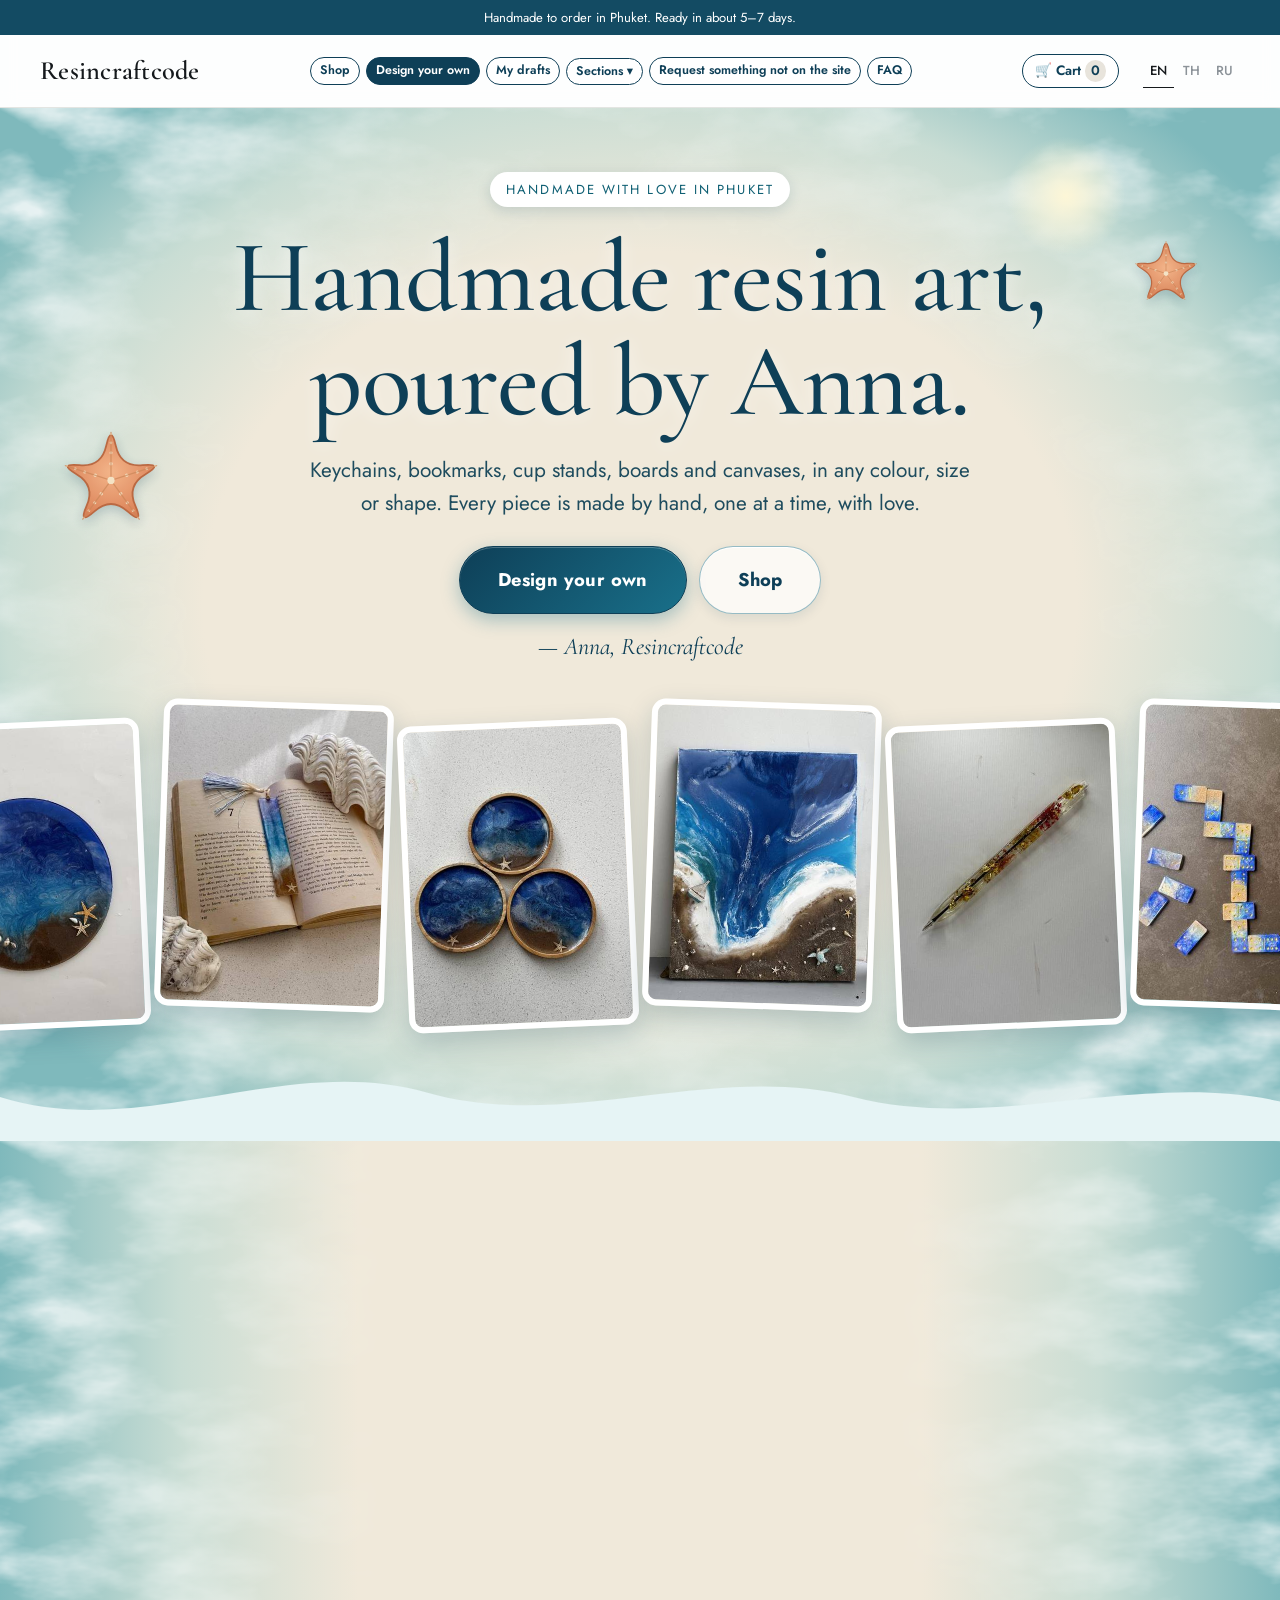
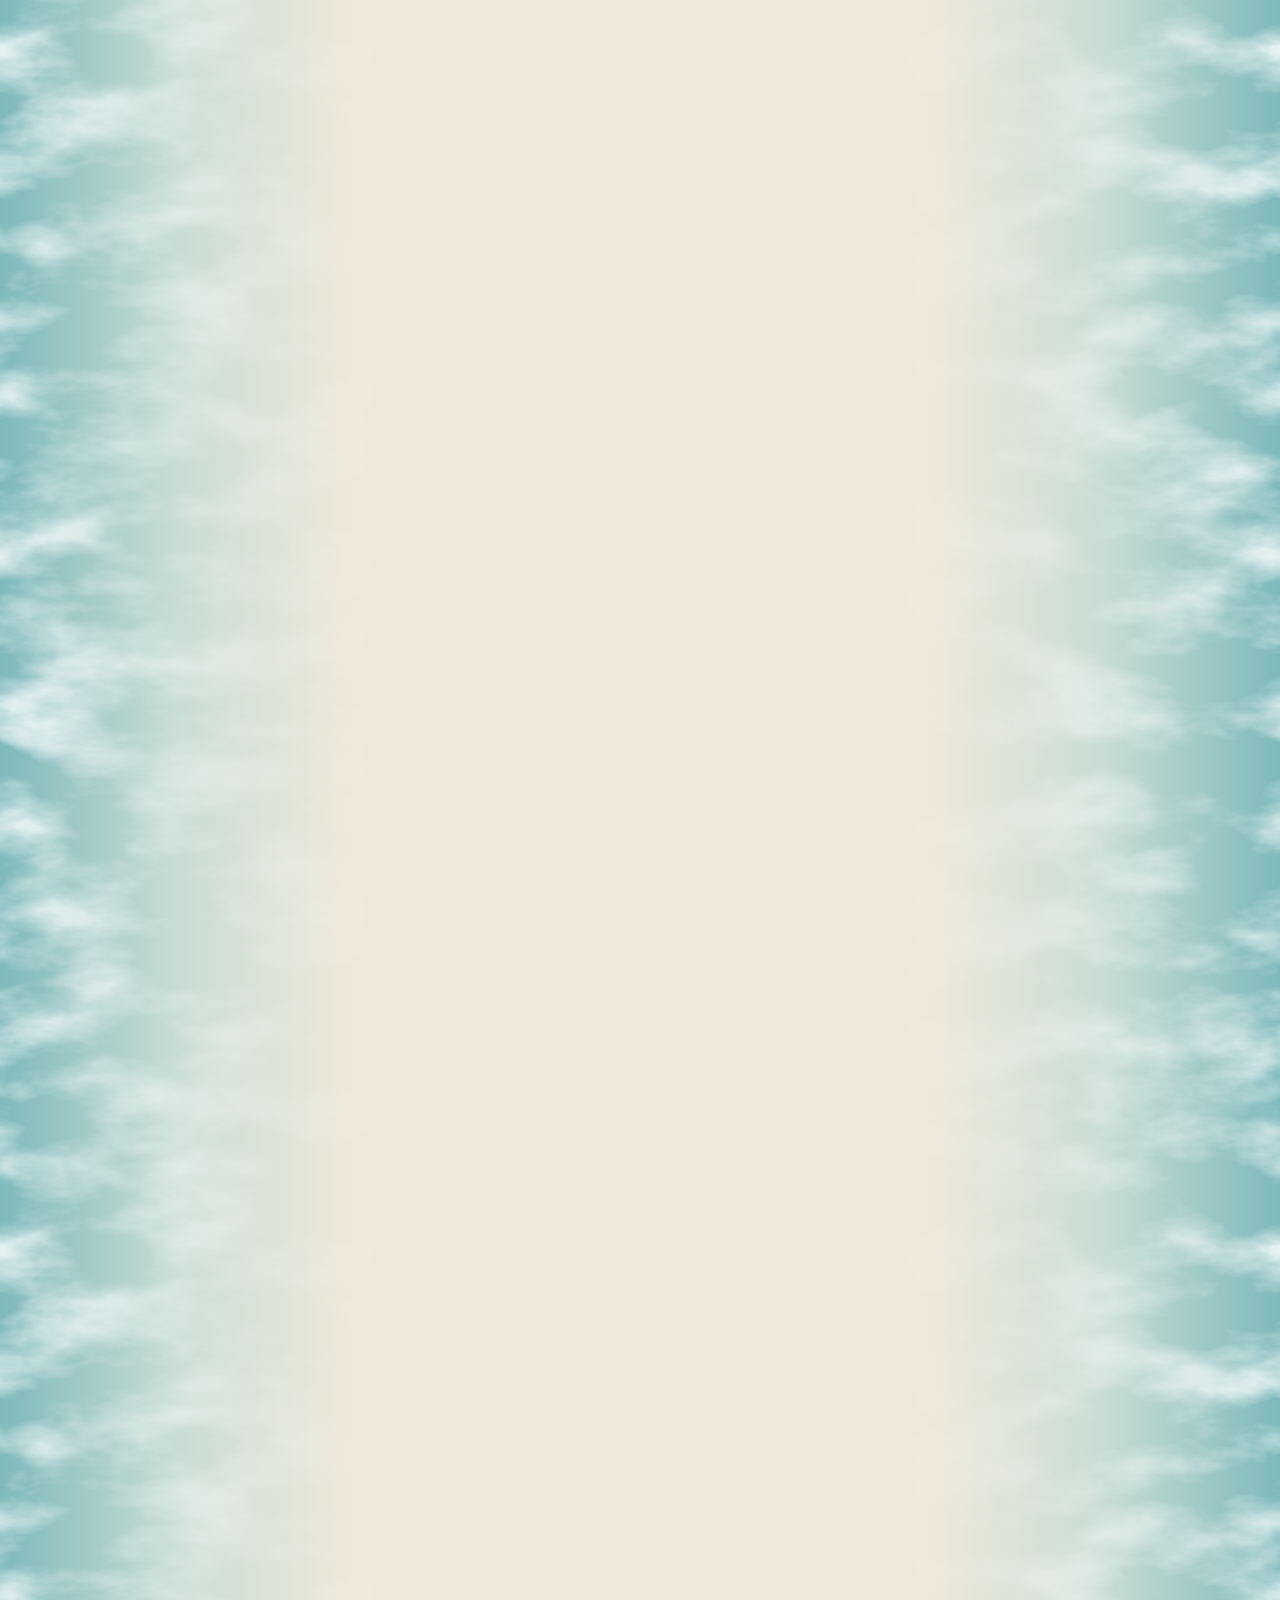
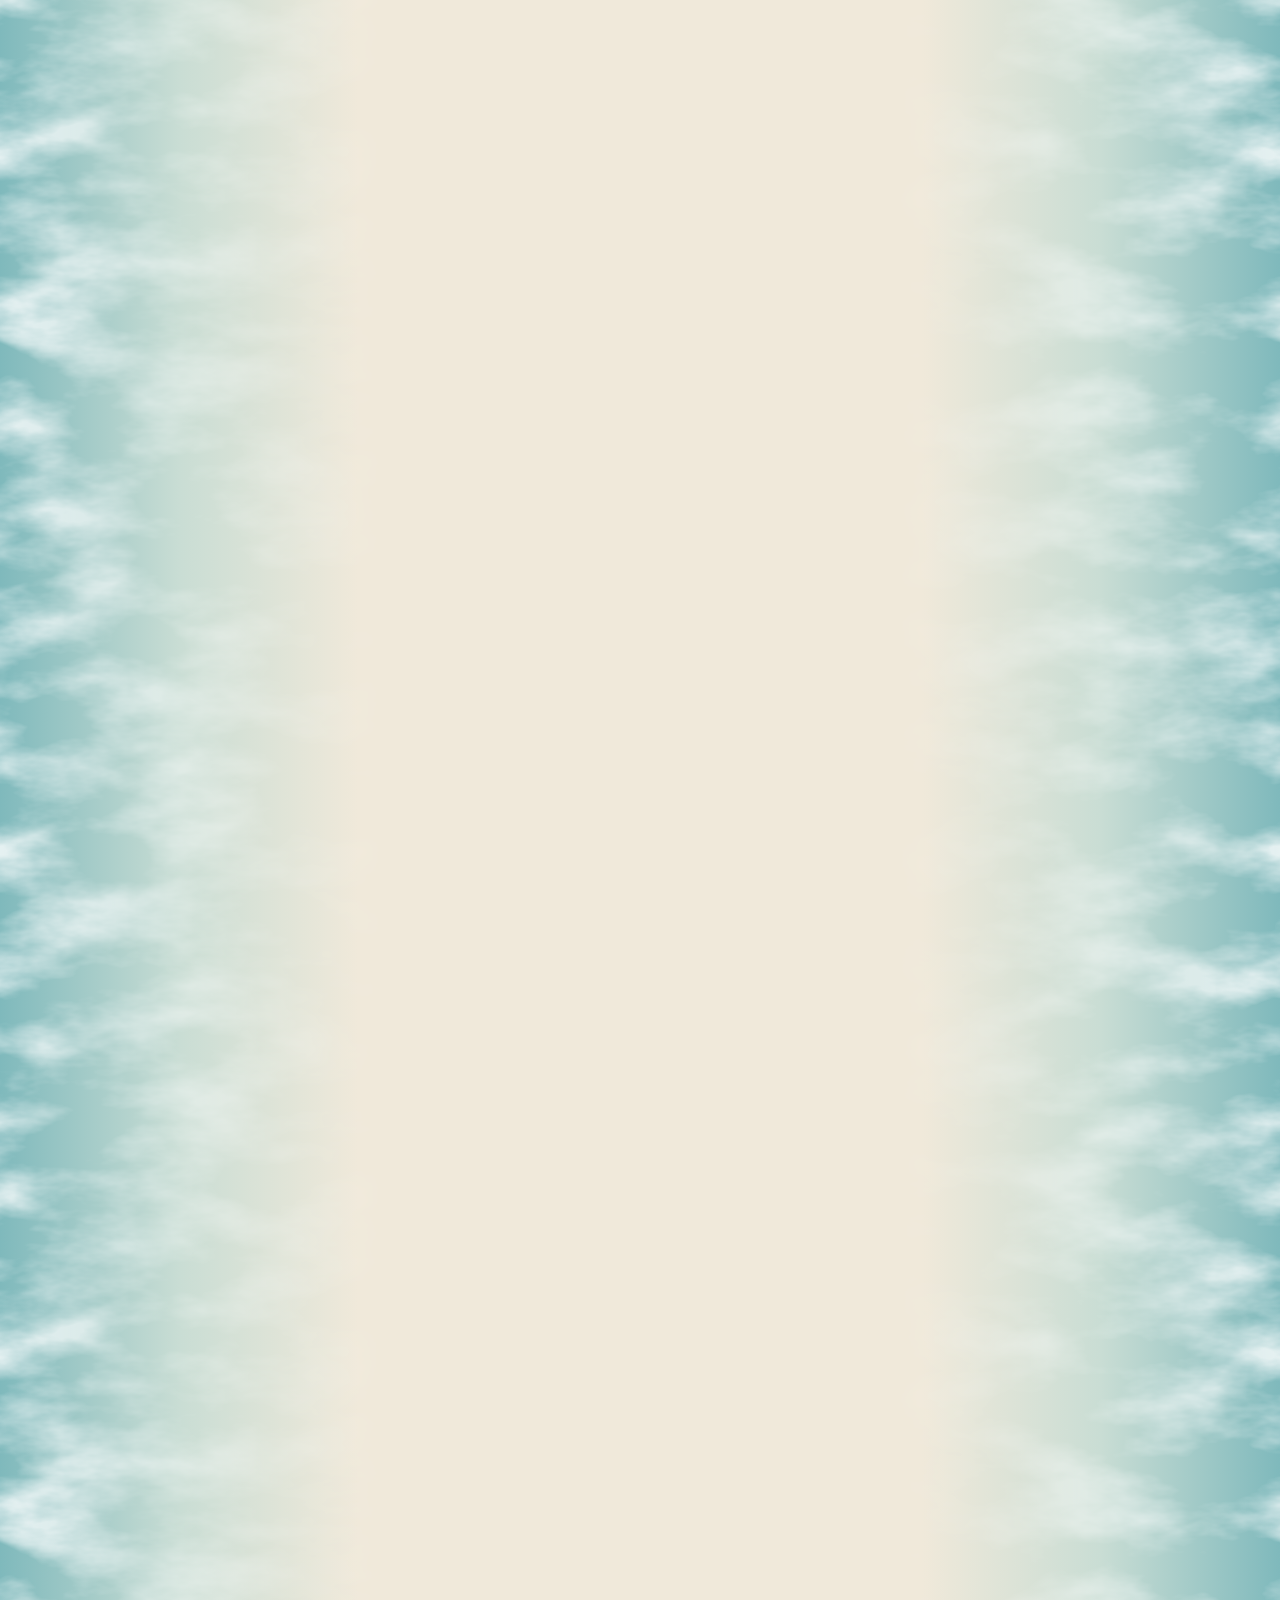
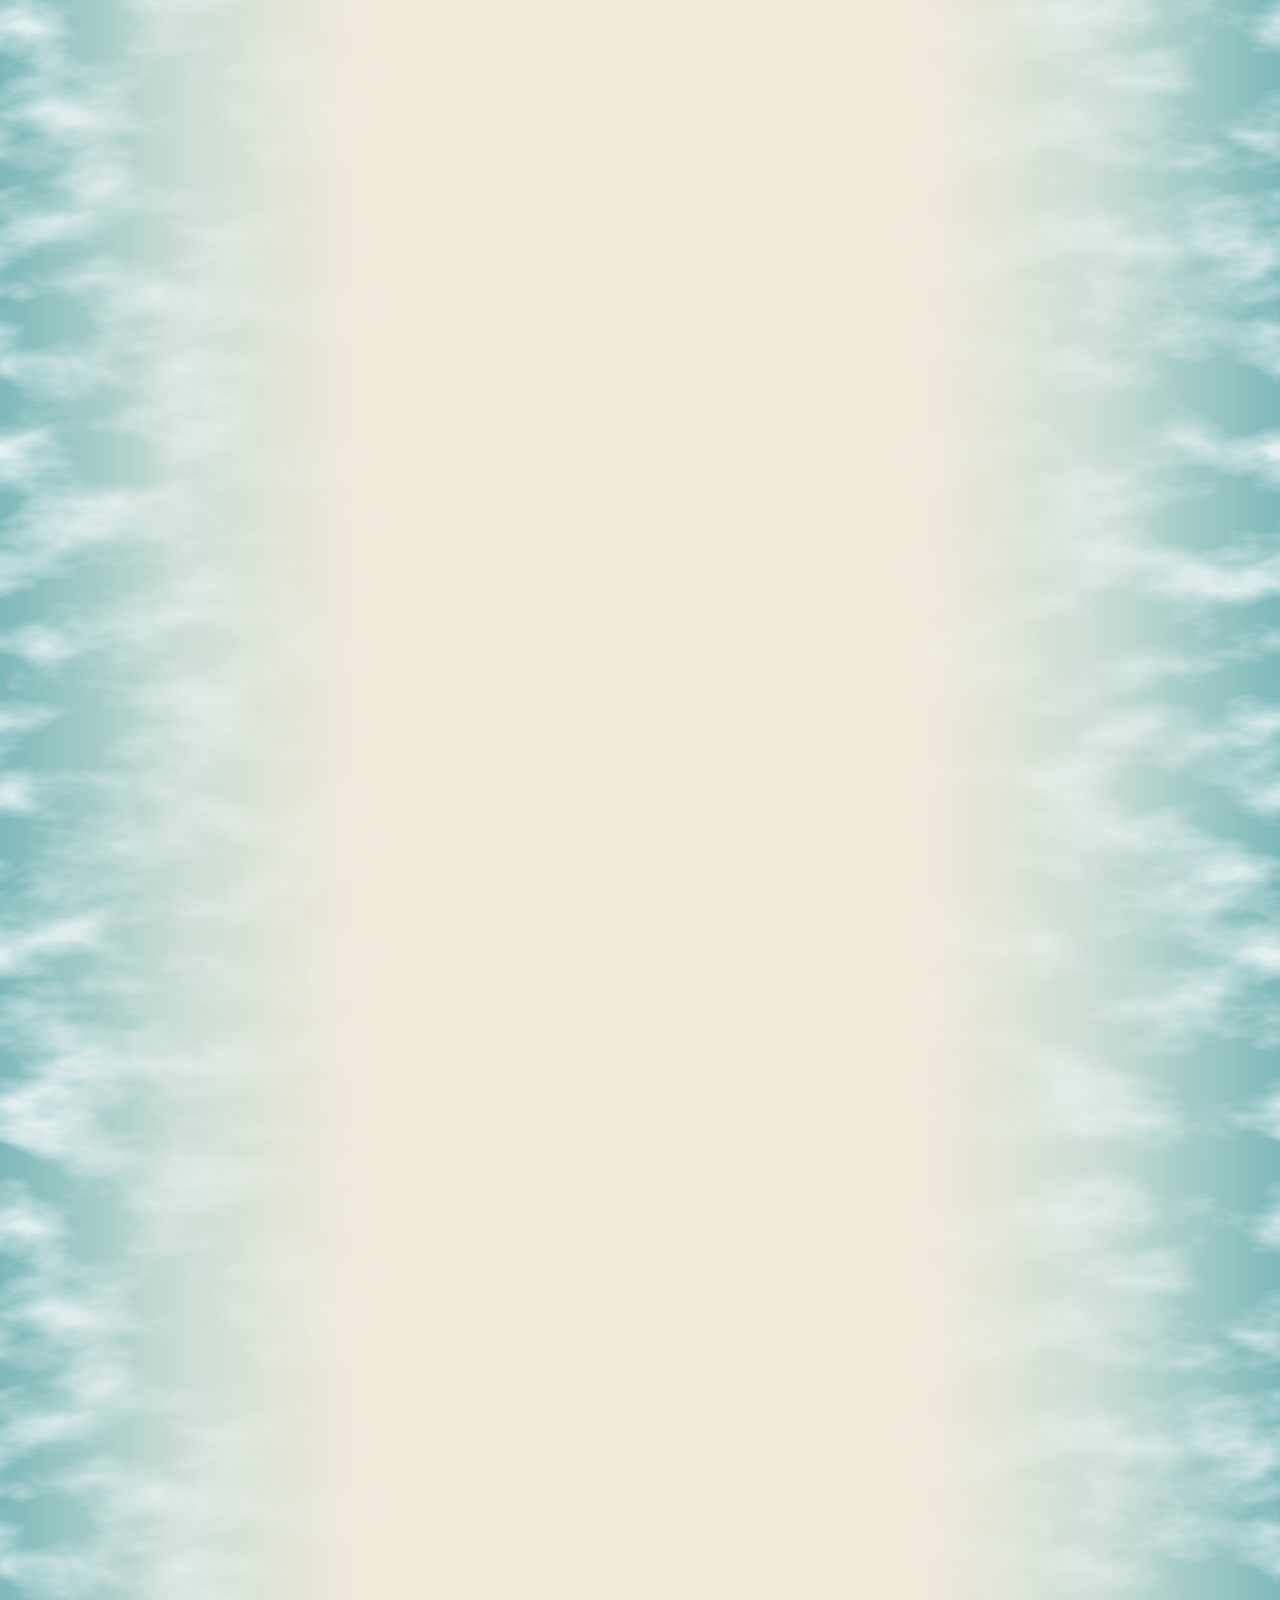
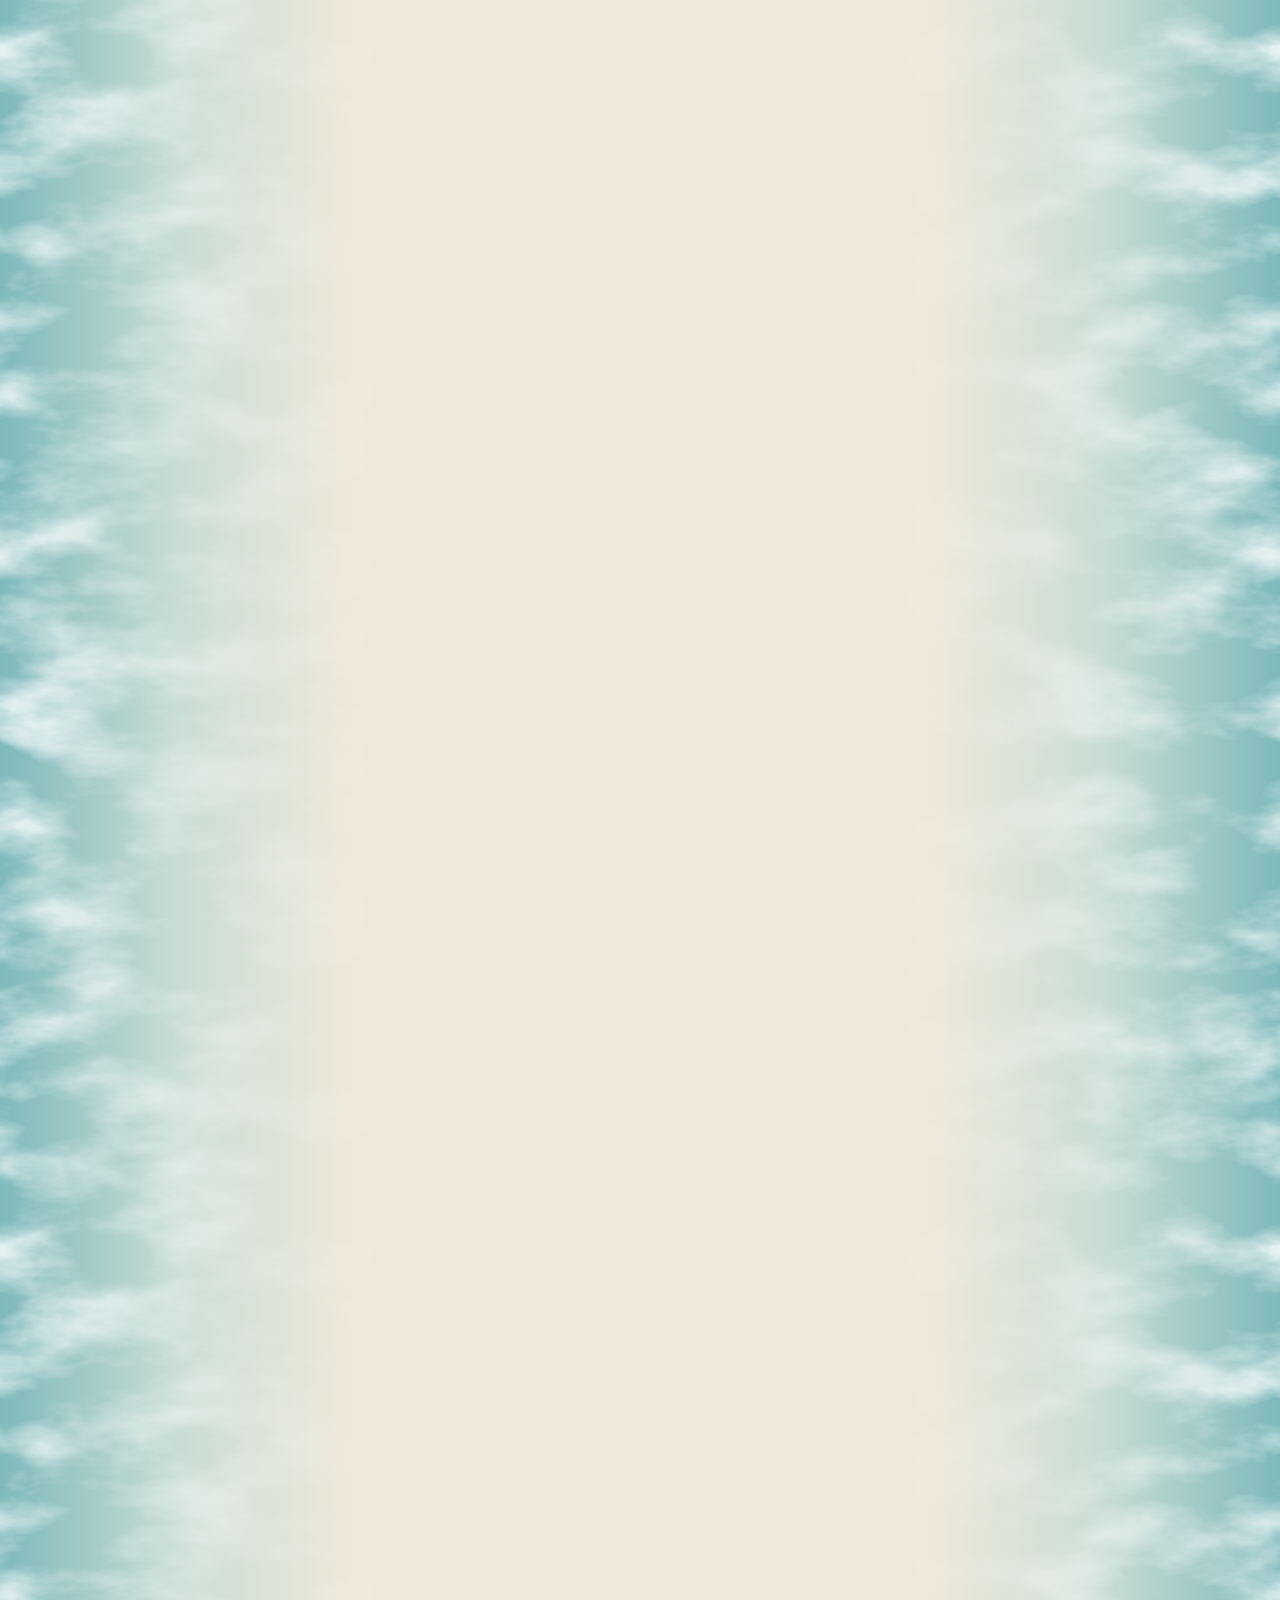
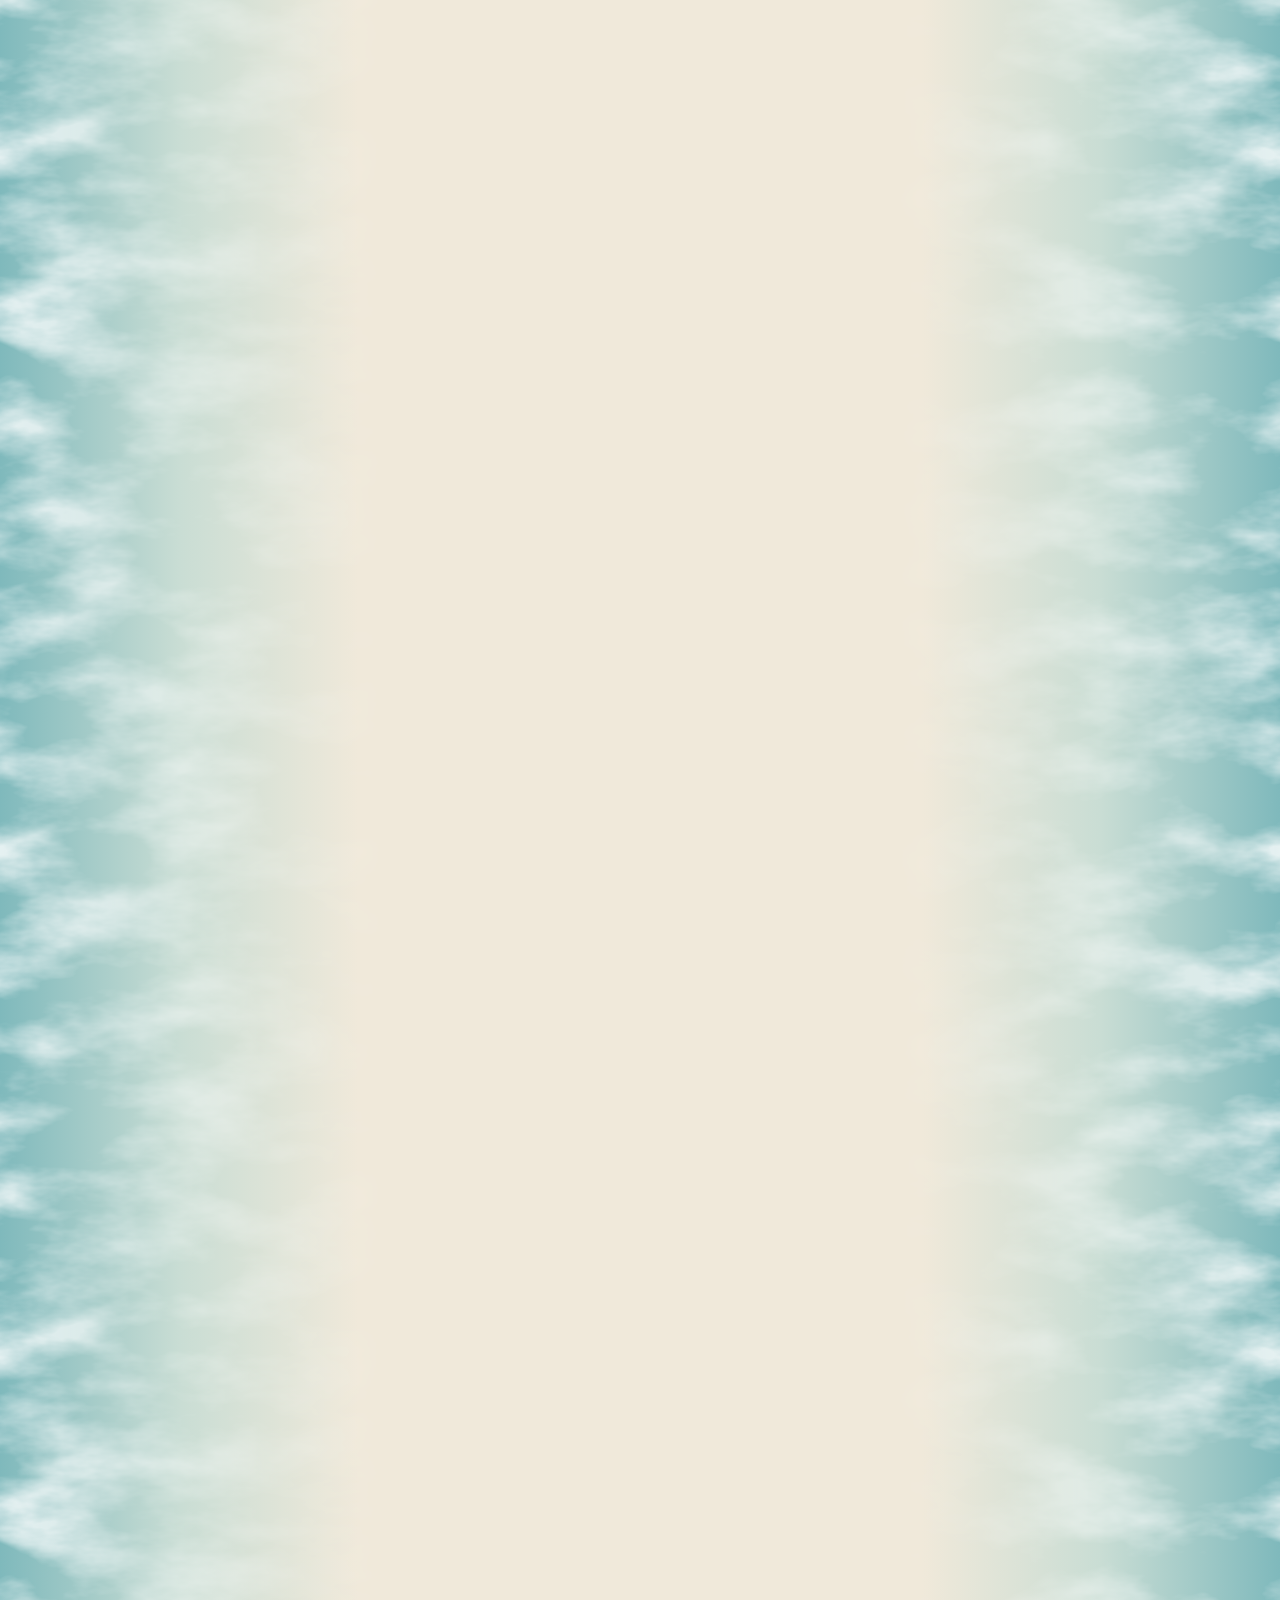
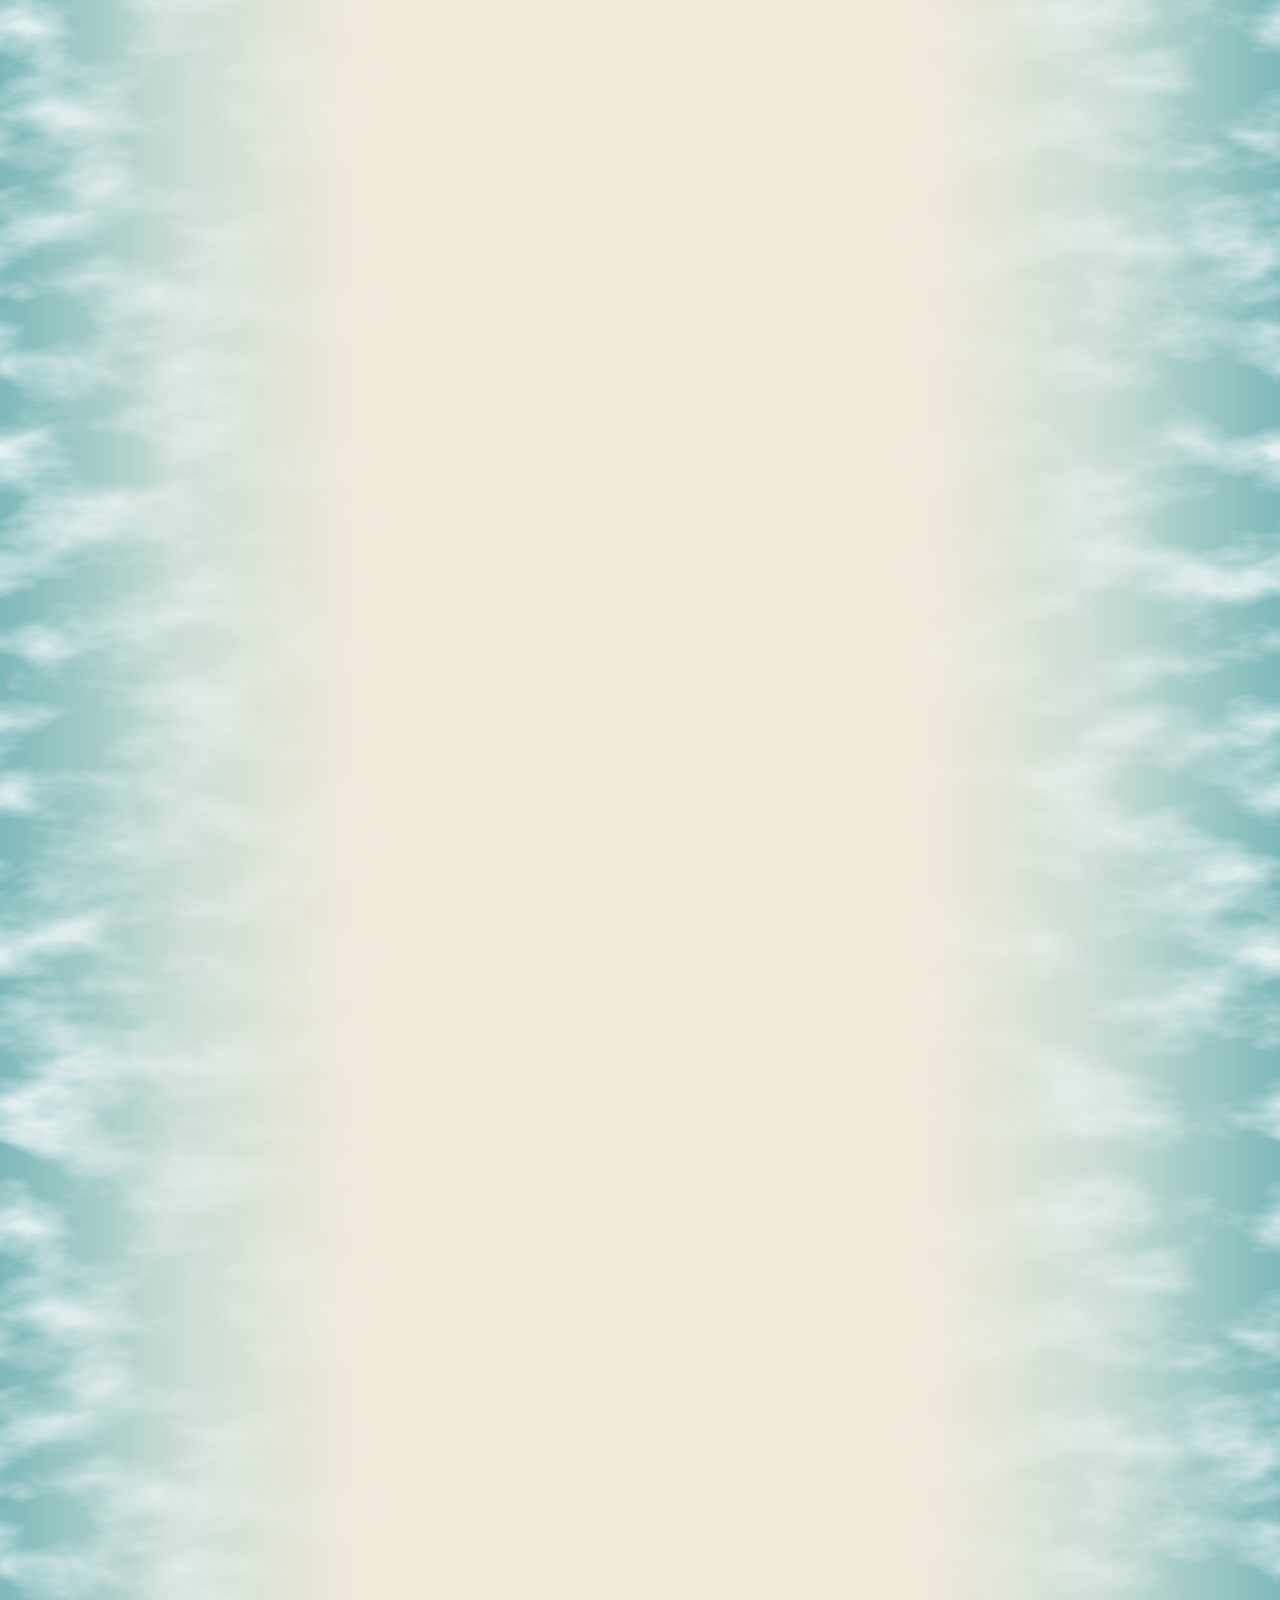
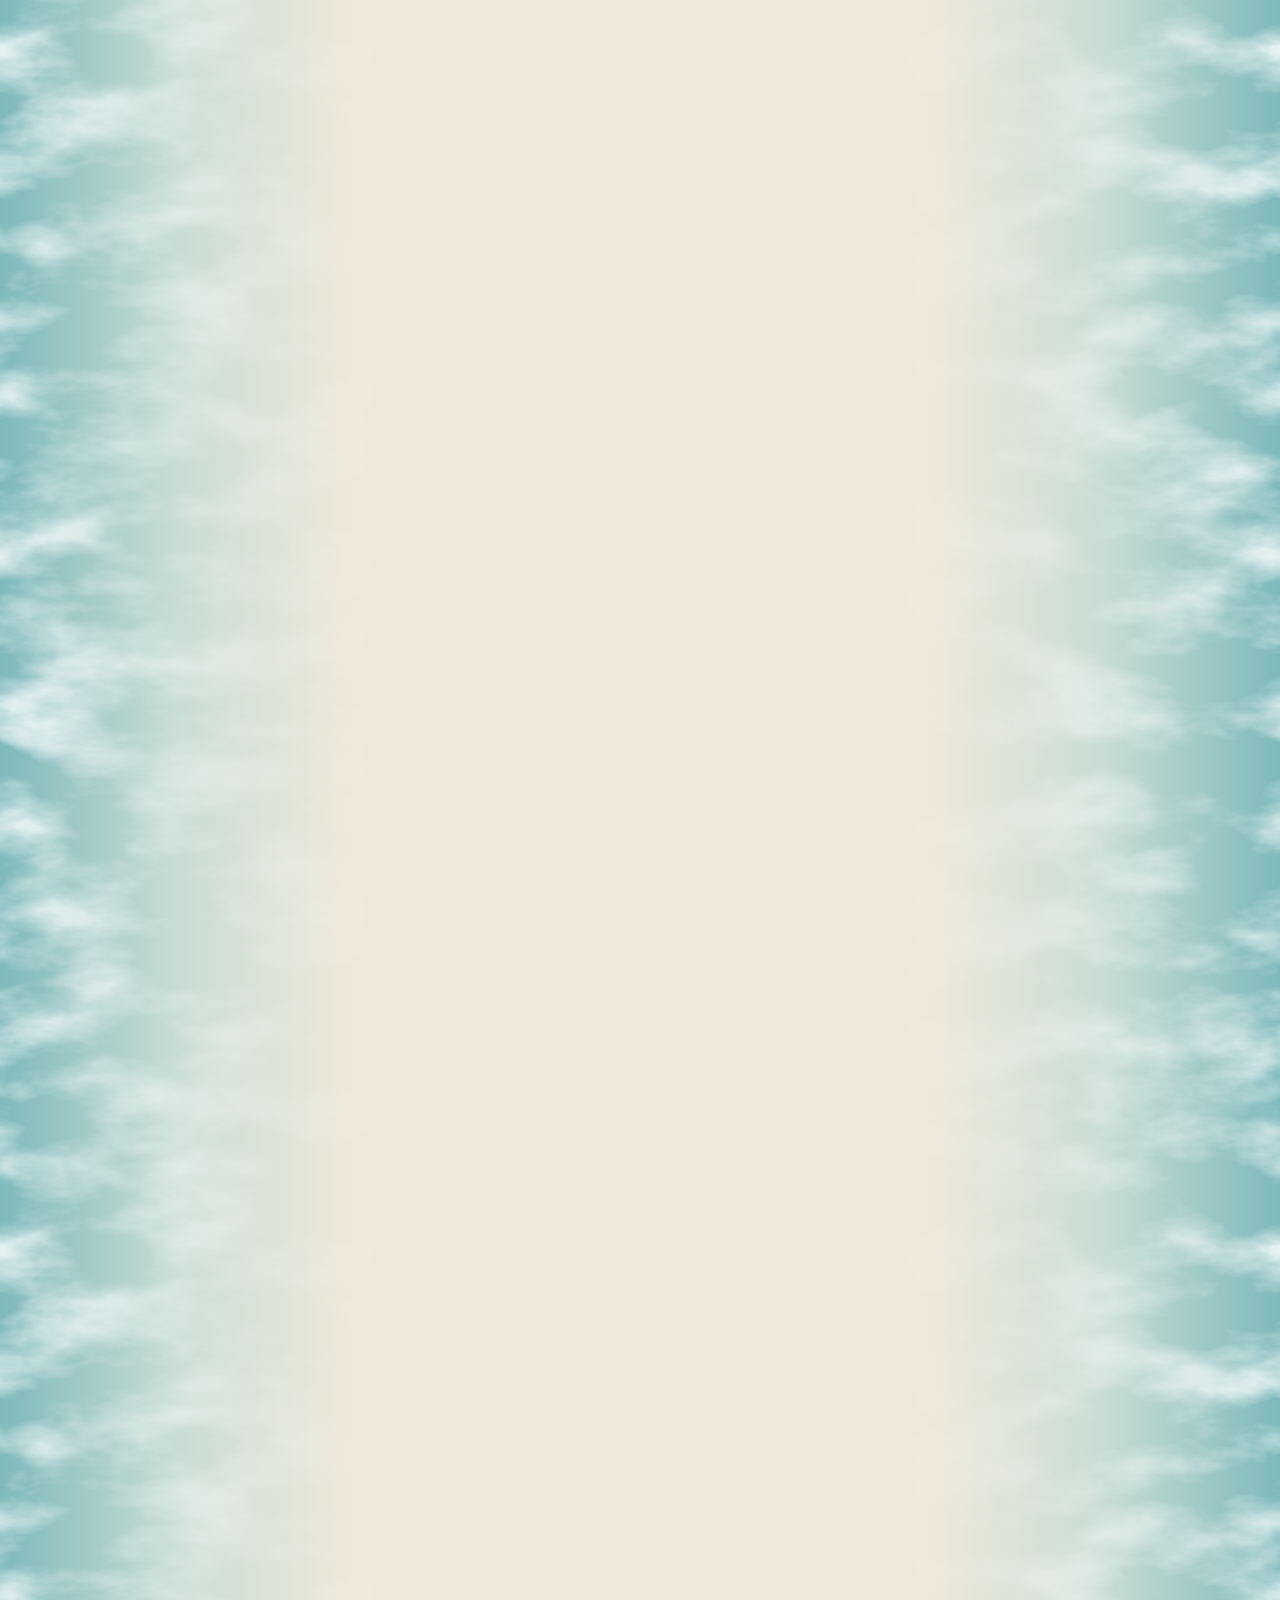
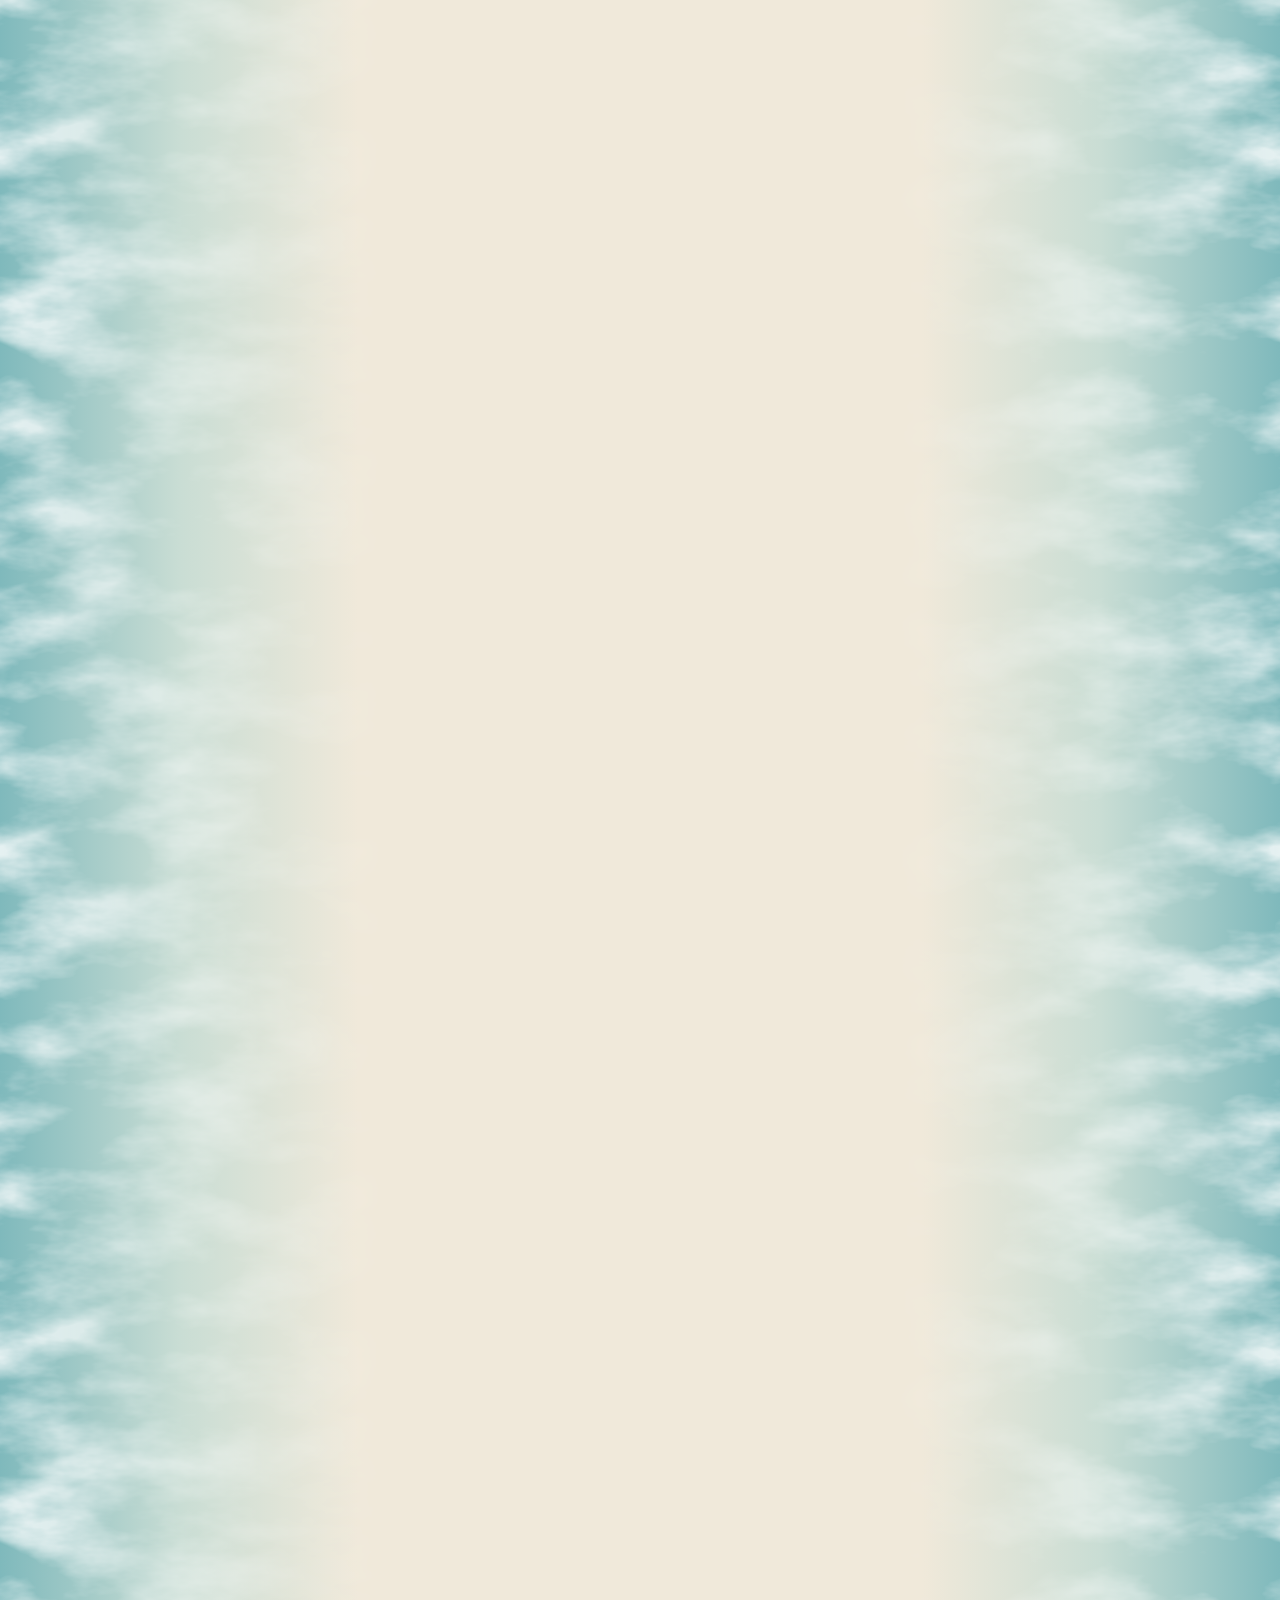
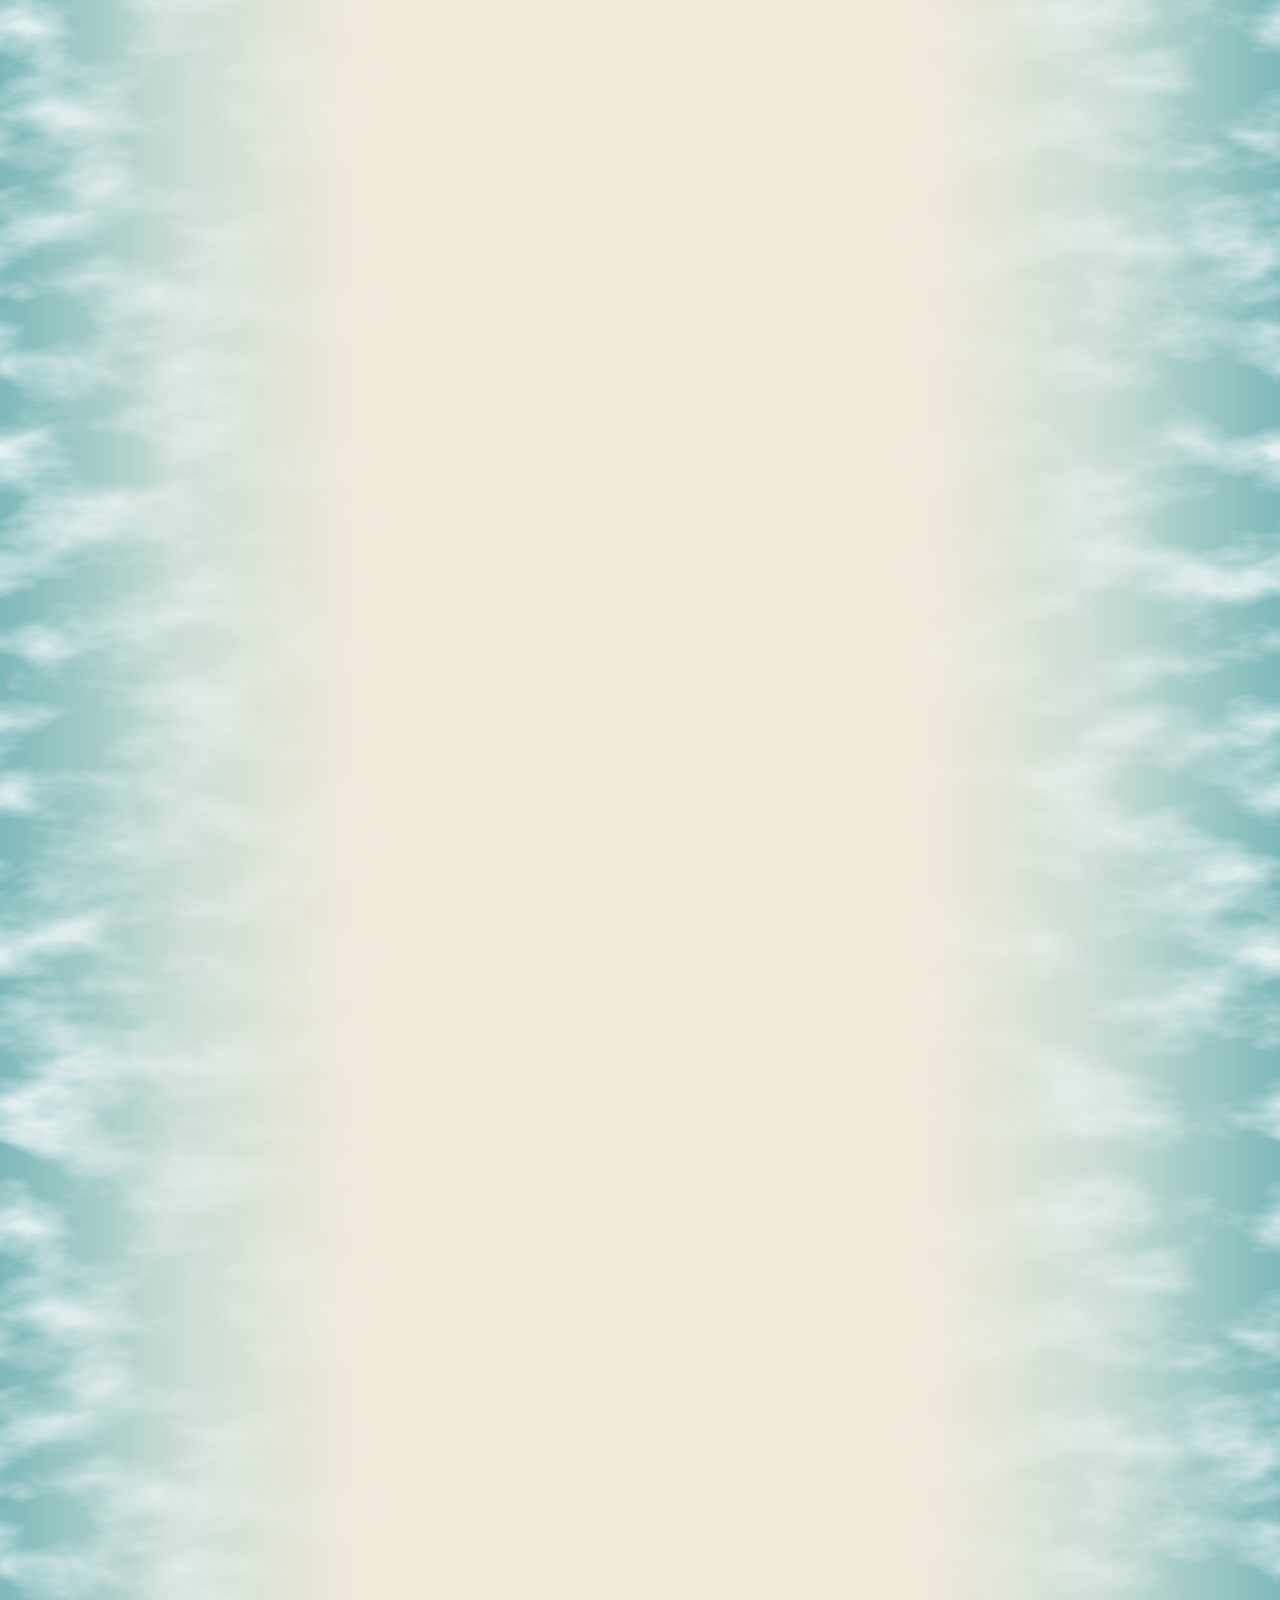
==== commit e0926fa4: "Helper: personalized mood board naming, richer palettes for dad/men/kids, more attractive gift card " ====
--- a/index.html
+++ b/index.html
@@ -7,7 +7,7 @@
   <link rel="preconnect" href="https://fonts.googleapis.com">
   <link rel="preconnect" href="https://fonts.gstatic.com" crossorigin>
   <link href="https://fonts.googleapis.com/css2?family=Cormorant+Garamond:wght@500;600&family=Jost:wght@400;500;700&family=Archivo+Black&family=Bagel+Fat+One&family=Noto+Sans+Thai:wght@400;500&family=Noto+Serif+Thai:wght@500;600&display=swap" rel="stylesheet">
-  <link rel="stylesheet" href="style.css?v=232">
+  <link rel="stylesheet" href="style.css?v=237">
   <title>Resincraftcode — handmade resin keychains, Phuket</title>
   <meta name="description" content="Handmade resin letter keychains from Phuket. Choose a ready-made design, design your own, or send us your idea.">
 </head>
@@ -16,11 +16,11 @@
   <main id="home"></main>
   <footer class="site-footer" id="site-footer"></footer>
 
-  <script src="config.js?v=232"></script>
-  <script src="i18n.js?v=232"></script>
-  <script src="i18n-site.js?v=232"></script>
-  <script src="i18n-extra.js?v=232"></script>
-  <script src="core.js?v=232"></script>
-  <script src="site.js?v=232"></script>
+  <script src="config.js?v=237"></script>
+  <script src="i18n.js?v=237"></script>
+  <script src="i18n-site.js?v=237"></script>
+  <script src="i18n-extra.js?v=237"></script>
+  <script src="core.js?v=237"></script>
+  <script src="site.js?v=237"></script>
 </body>
 </html>
--- a/style.css
+++ b/style.css
@@ -1535,3 +1535,26 @@
 .rl-pair img { aspect-ratio: 4 / 5; border-radius: 14px; box-shadow: 0 4px 14px rgba(14,63,87,.14); }
 .rl-pair .rl-svg { aspect-ratio: 4 / 5; background: radial-gradient(circle at 50% 40%, #fff, #EEE9E0); border-radius: 14px; box-shadow: inset 0 0 0 1px rgba(14,63,87,.08); }
 .rl-pair figcaption { color: #5C7480; font-weight: 500; letter-spacing: .08em; }
+
+.photo-card { position: relative; text-decoration: none; color: inherit; }
+.photo-card.first { grid-column: 1 / -1; border: 2px solid #E8934A; box-shadow: 0 10px 28px rgba(232,147,74,.28); }
+.photo-card .photo-badge { position: absolute; top: -12px; left: 16px; background: #E8934A; color: #fff; font: 700 .72rem Jost, sans-serif; letter-spacing: .06em; text-transform: uppercase; padding: 4px 12px; border-radius: 999px; }
+.cards.first-row { grid-template-columns: 1fr; margin-bottom: 18px; }
+
+/* compact horizontal photo-canvas suggestion */
+.photo-card, .photo-card.first { display: flex; align-items: center; gap: 14px; padding: 10px 14px; border-radius: 18px; background: #fff; border: 2px solid #E8934A; box-shadow: 0 6px 18px rgba(232,147,74,.2); position: relative; margin: 14px 0 18px; grid-column: auto; text-decoration: none; color: inherit; }
+.photo-card .pc-imgs { display: flex; gap: 8px; flex: none; }
+.photo-card .pc-imgs figure { margin: 0; text-align: center; }
+.photo-card .pc-imgs img { width: 86px; height: 86px; object-fit: cover; border-radius: 12px; display: block; }
+.photo-card .pc-imgs figcaption { font: 600 .62rem Jost, sans-serif; letter-spacing: .06em; text-transform: uppercase; color: #5C7480; margin-top: 3px; }
+.photo-card .pc-text { display: flex; flex-direction: column; gap: 4px; align-items: flex-start; min-width: 0; }
+.photo-card .pc-text b { font: 600 1.15rem "Cormorant Garamond", serif; color: #0E3F57; }
+.photo-card .pc-text > span { font-size: .84rem; color: #4a6370; line-height: 1.3; }
+.photo-card .pc-text i { font-style: normal; margin-top: 2px; }
+.cards.first-row { display: block; margin: 0; }
+@media (max-width: 560px) { .photo-card { flex-wrap: wrap; } .photo-card .pc-imgs img { width: 70px; height: 70px; } }
+
+.photo-card { background: linear-gradient(135deg, #FFF6EC, #FFE9D6 55%, #FFF); border: 2px solid #E8934A; }
+.photo-card .pc-text b { font-size: 1.3rem; }
+.photo-card .pc-text i { background: linear-gradient(135deg, #E8934A, #D9742E) !important; color: #fff !important; }
+.photo-card .pc-imgs img { box-shadow: 0 3px 10px rgba(14,63,87,.25); }
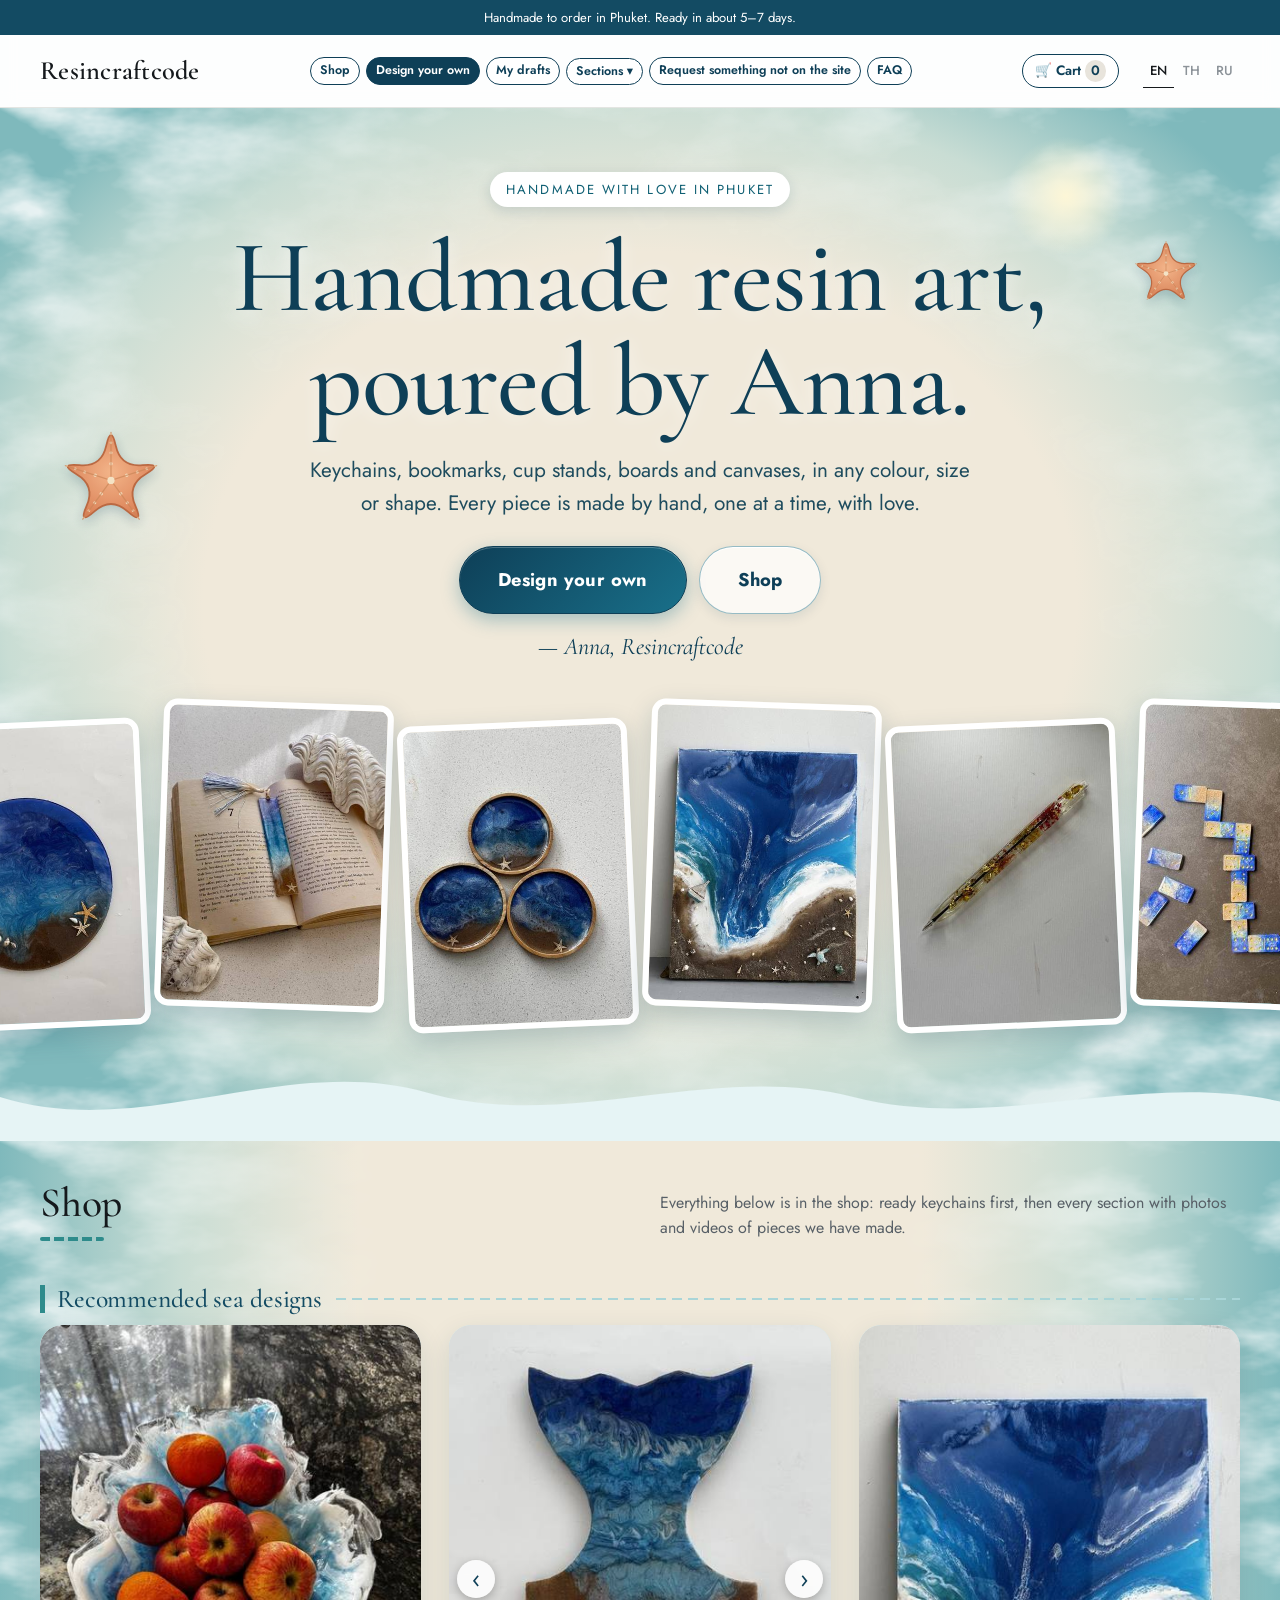
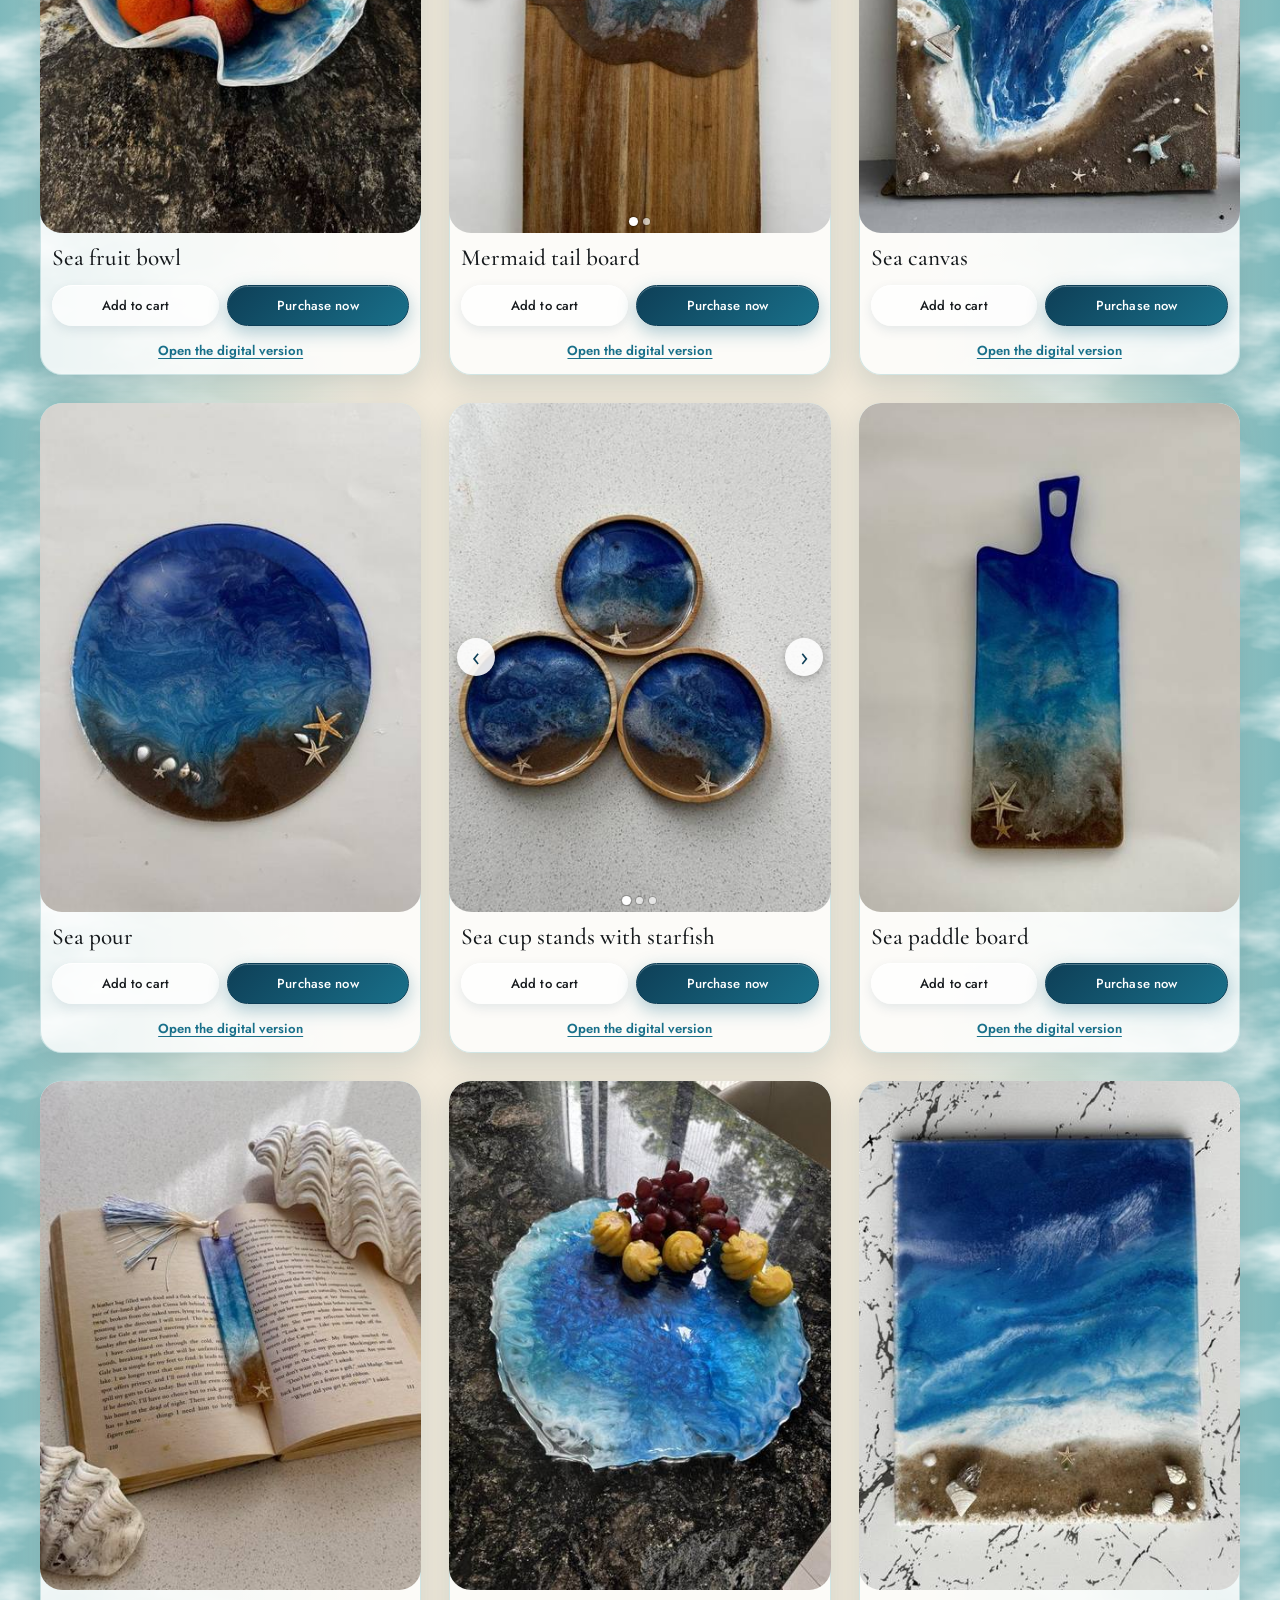
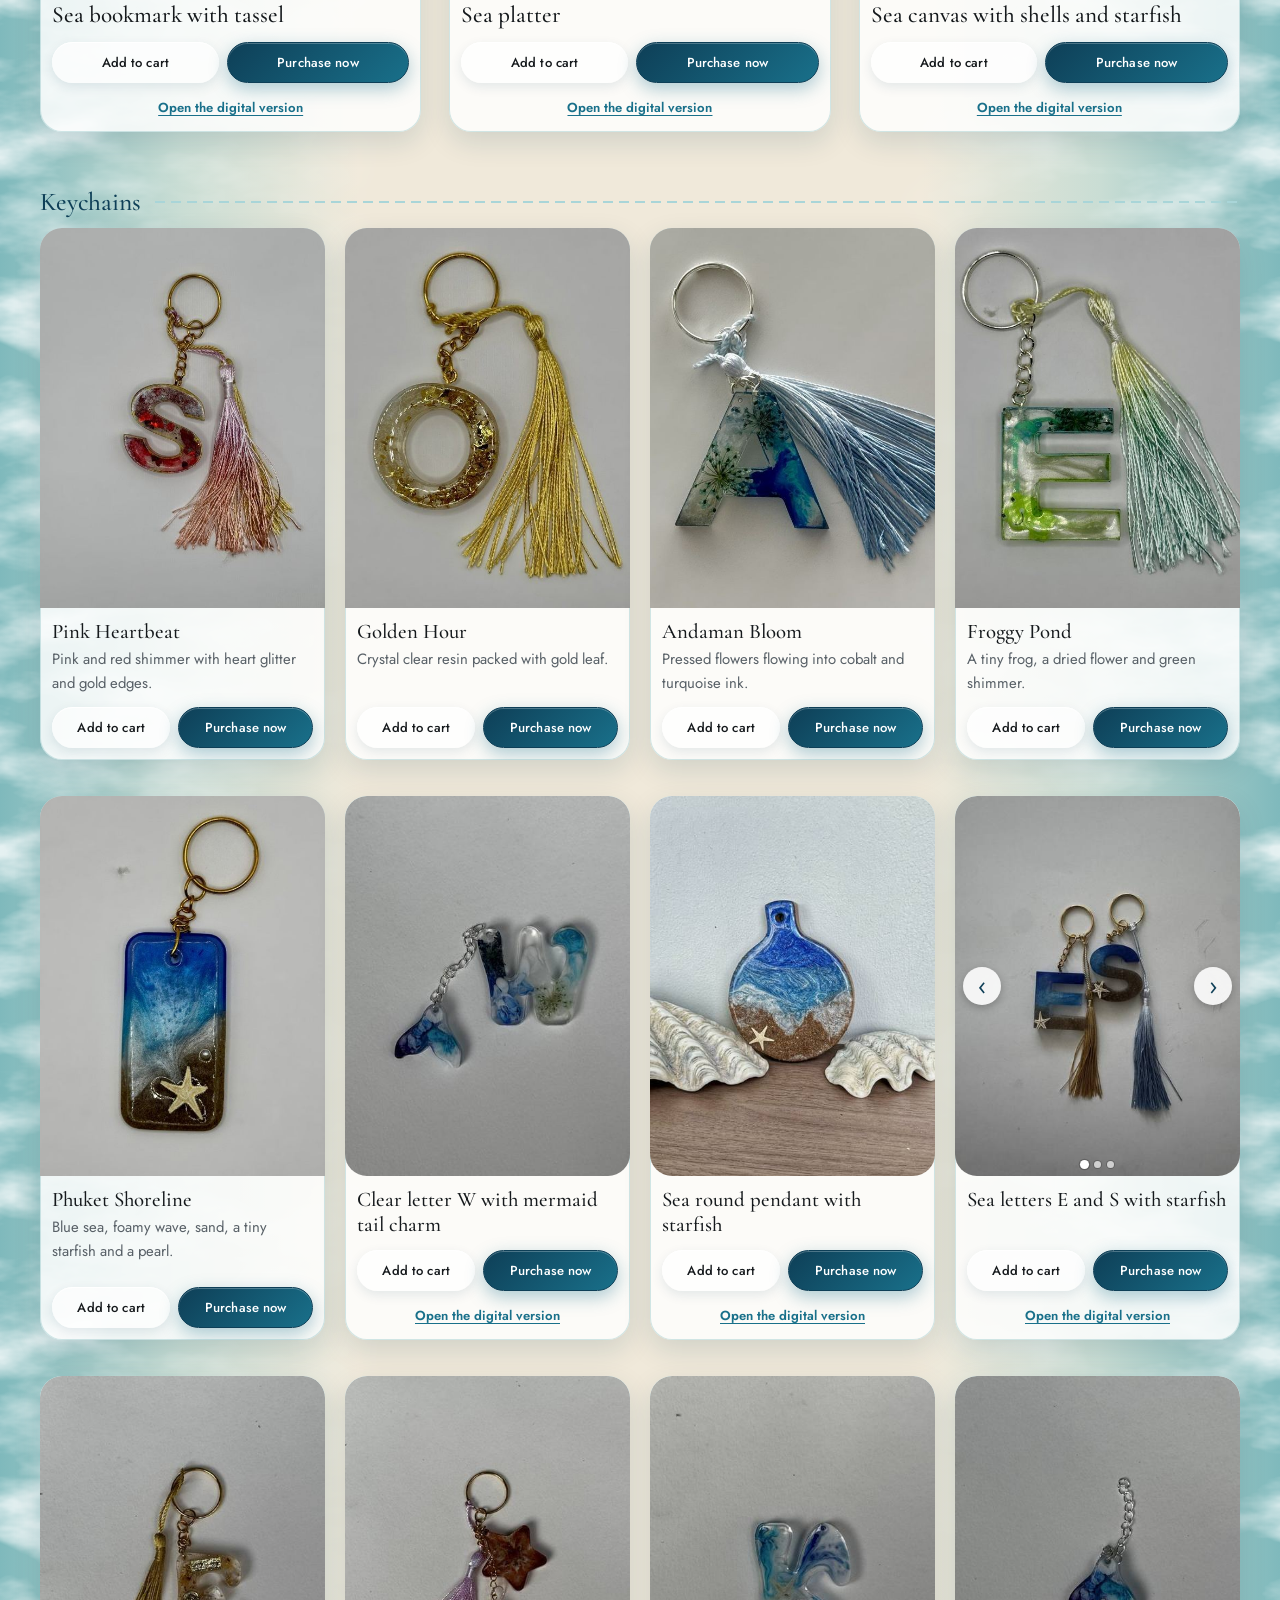
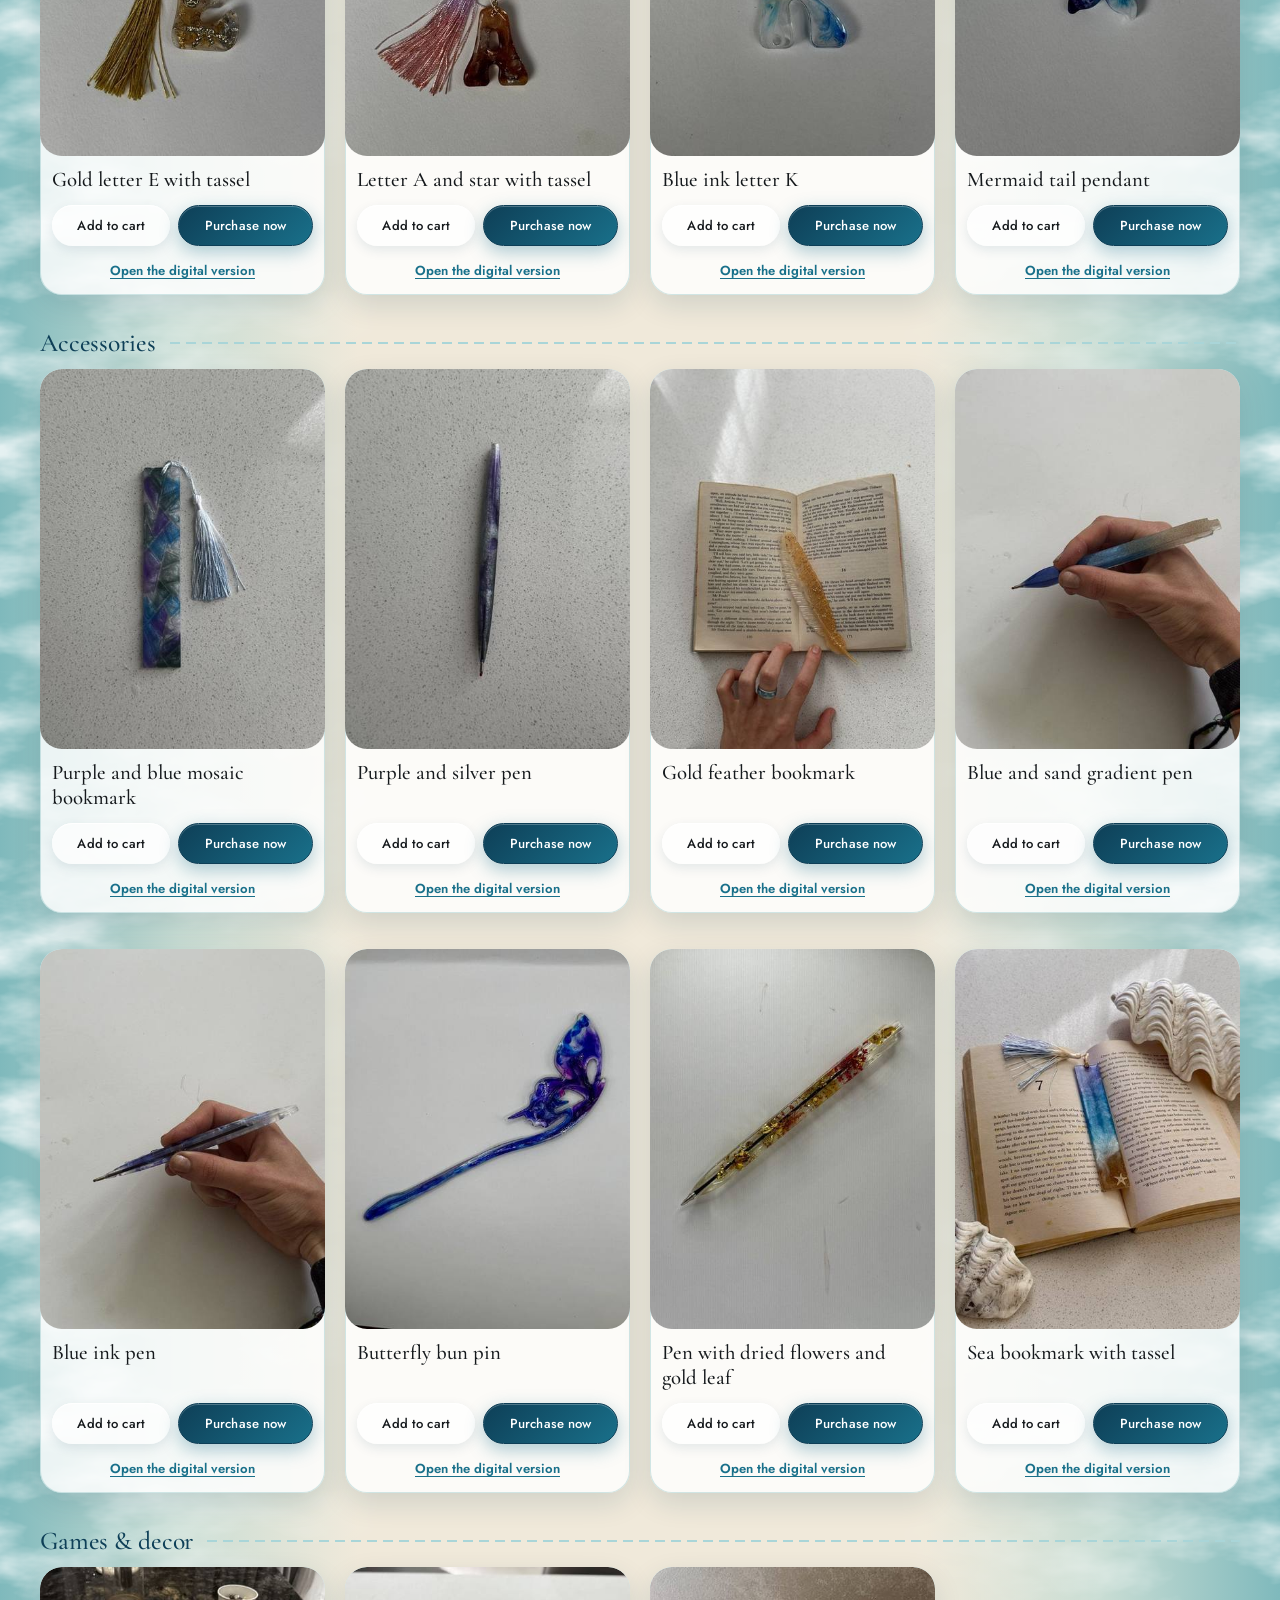
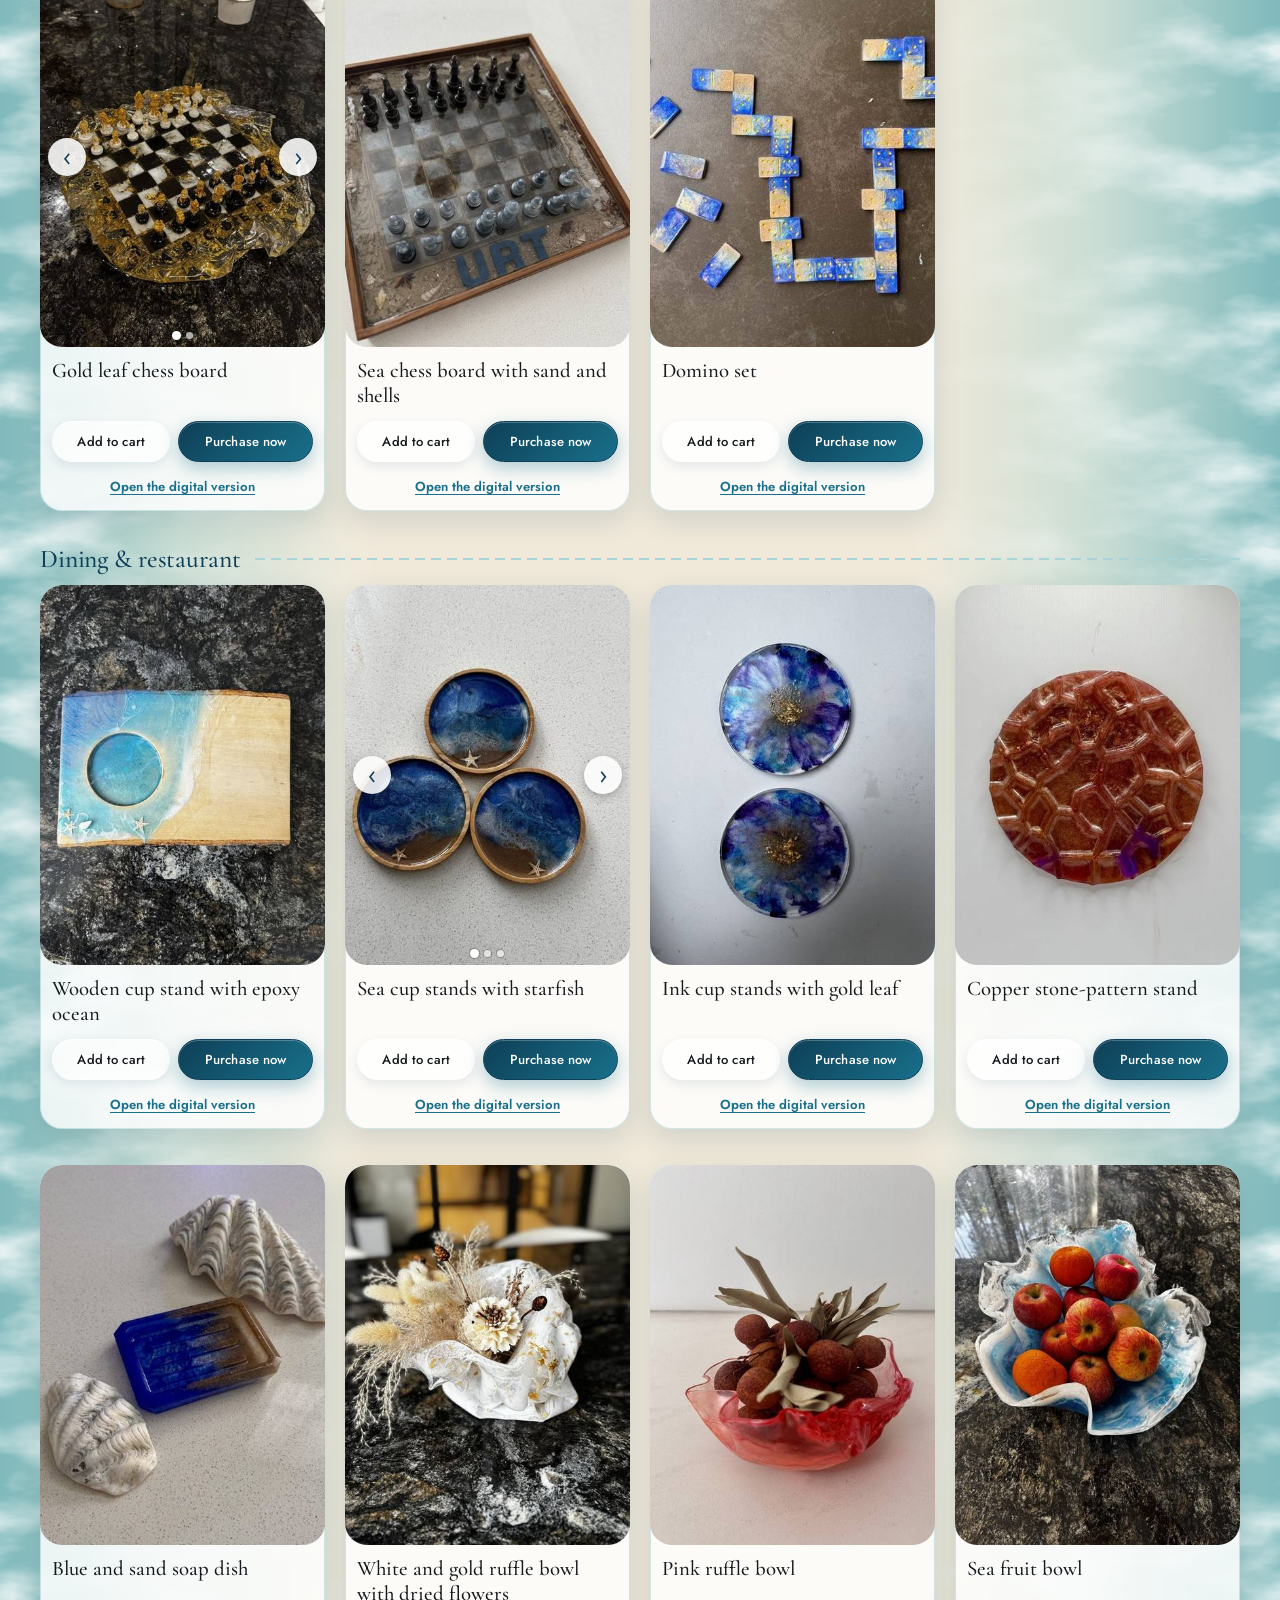
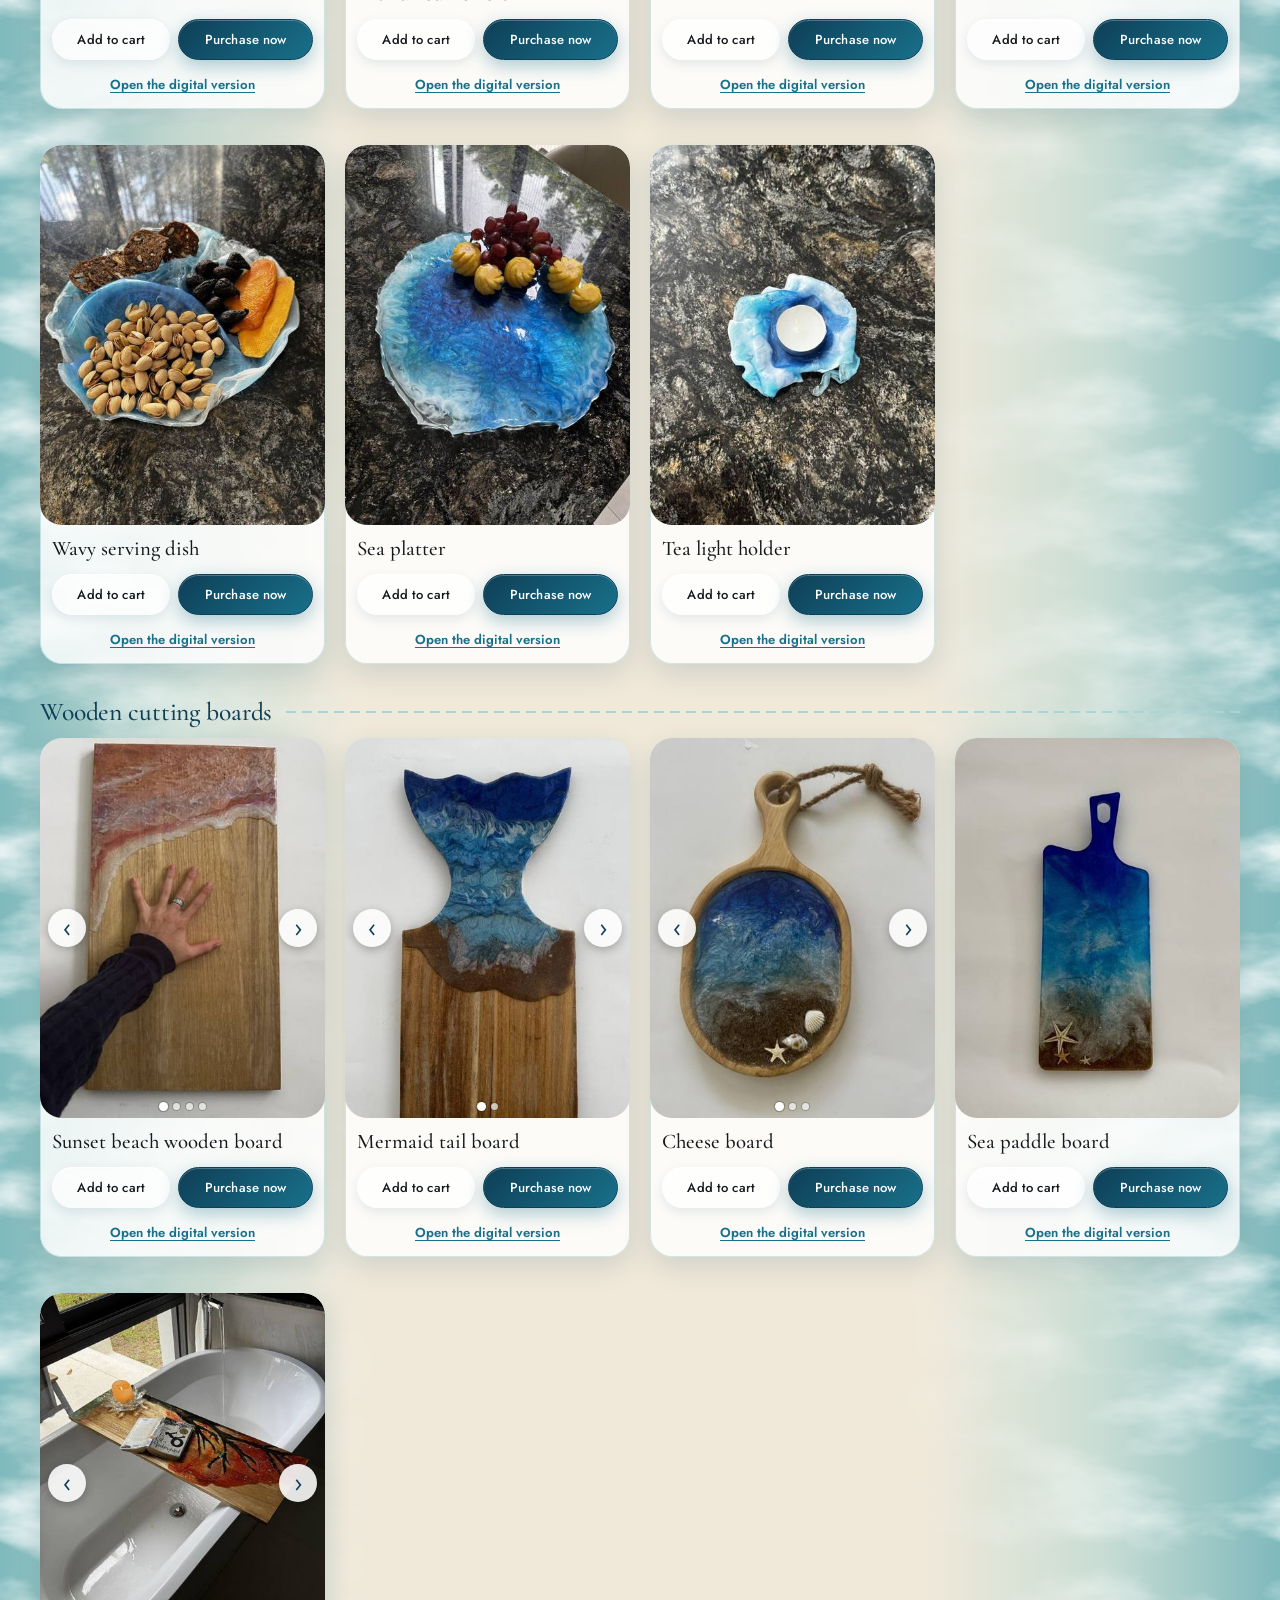
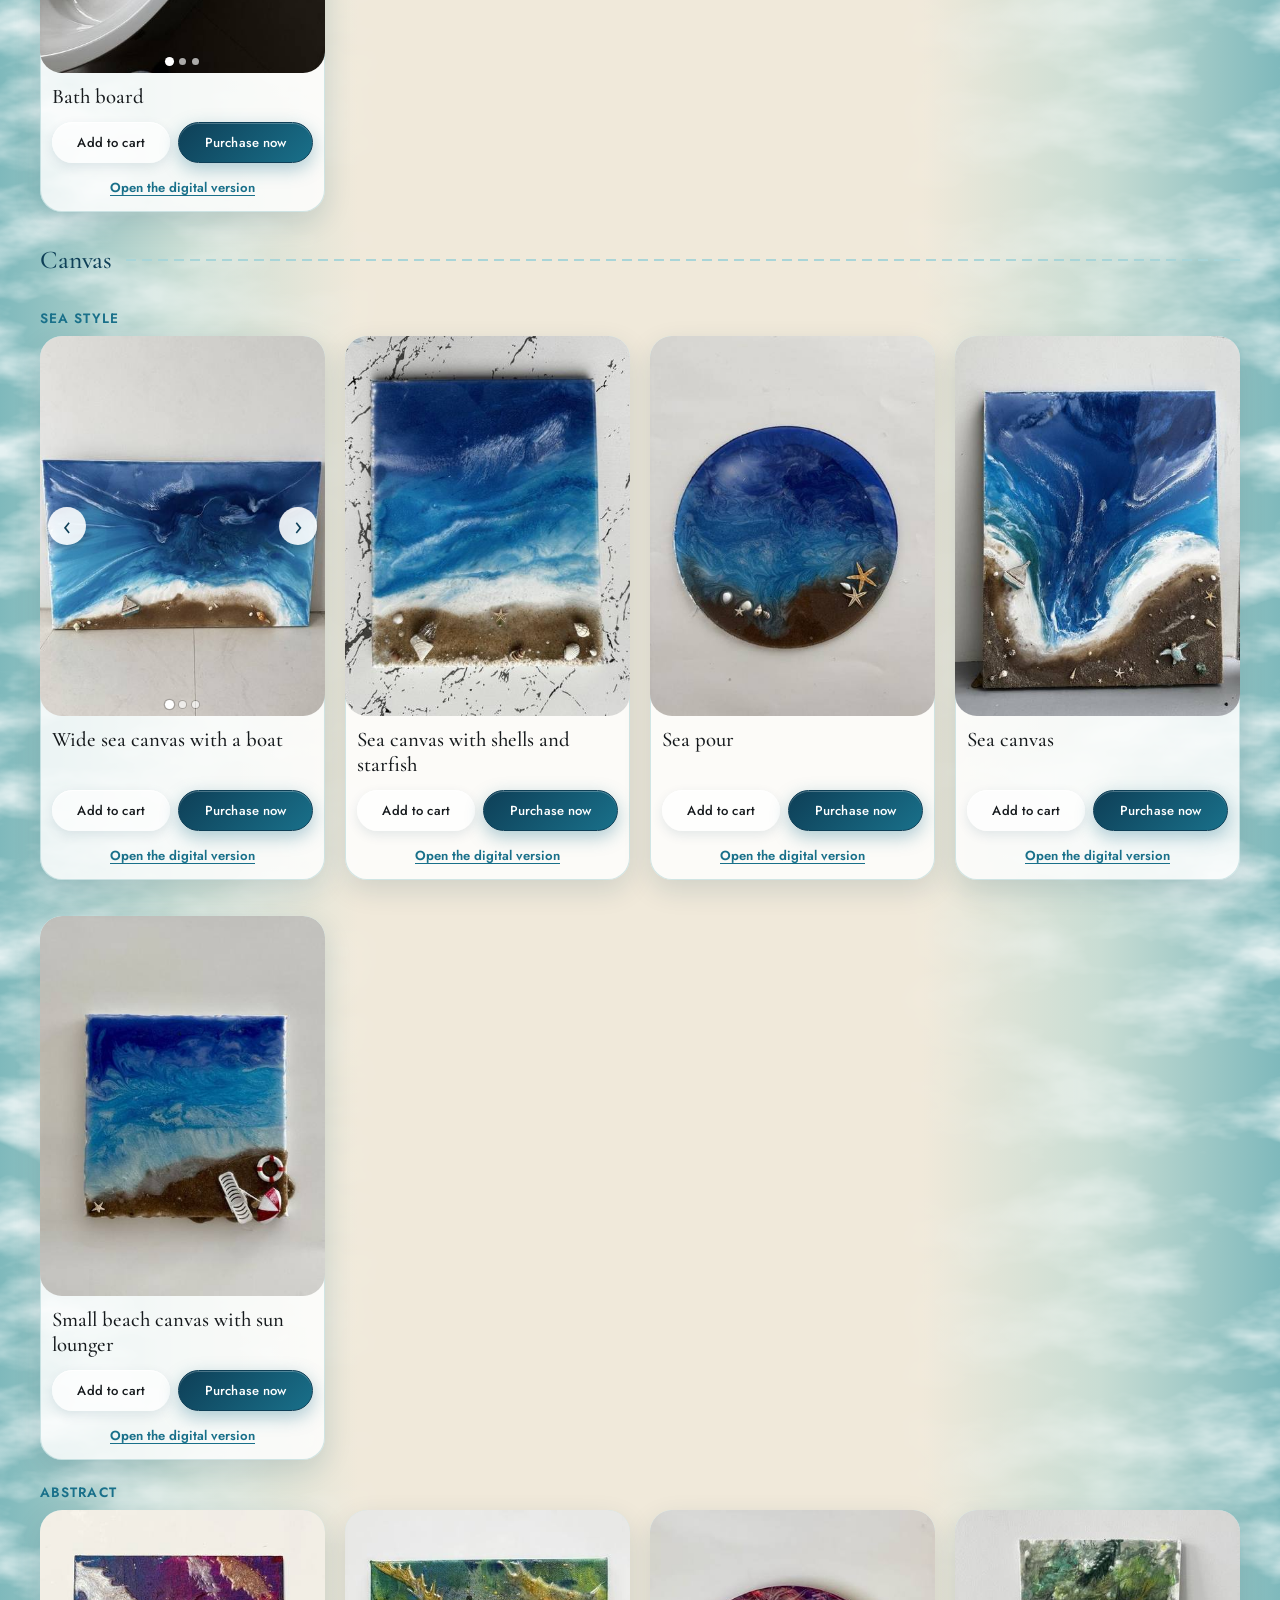
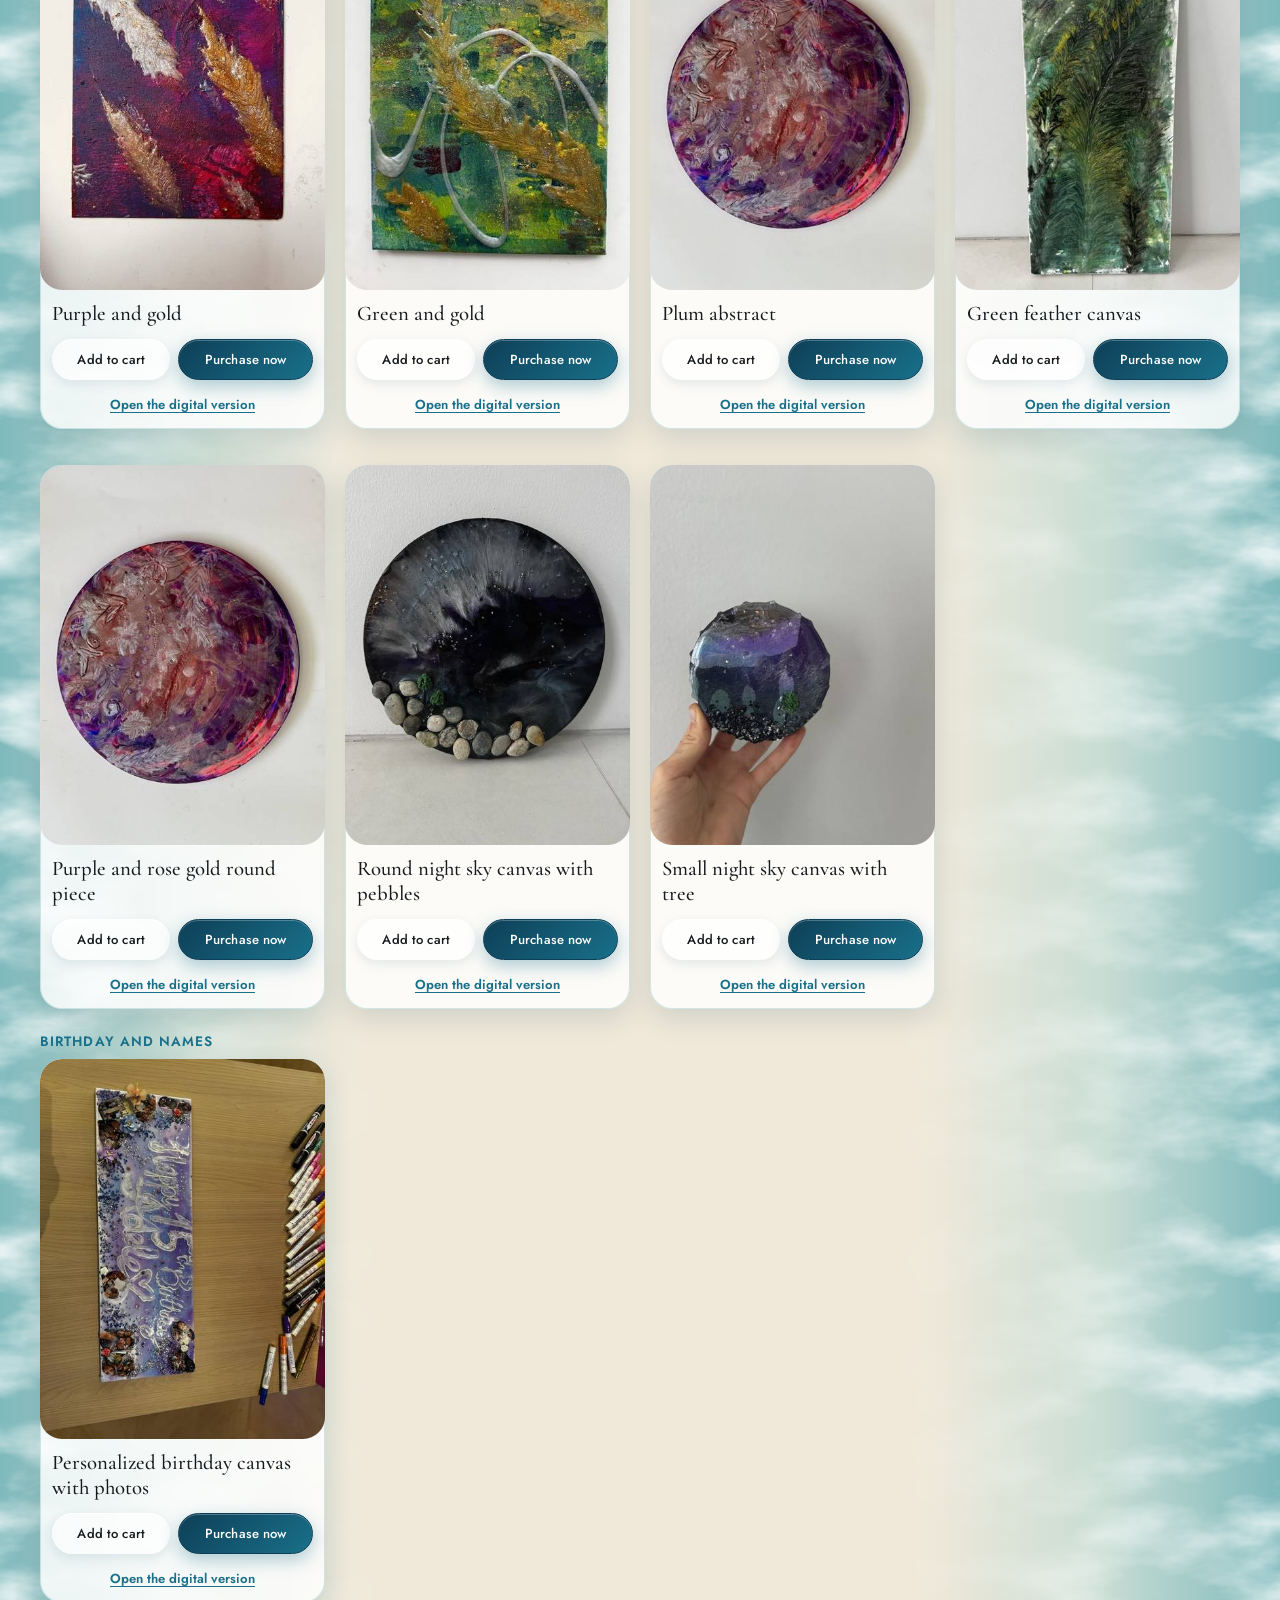
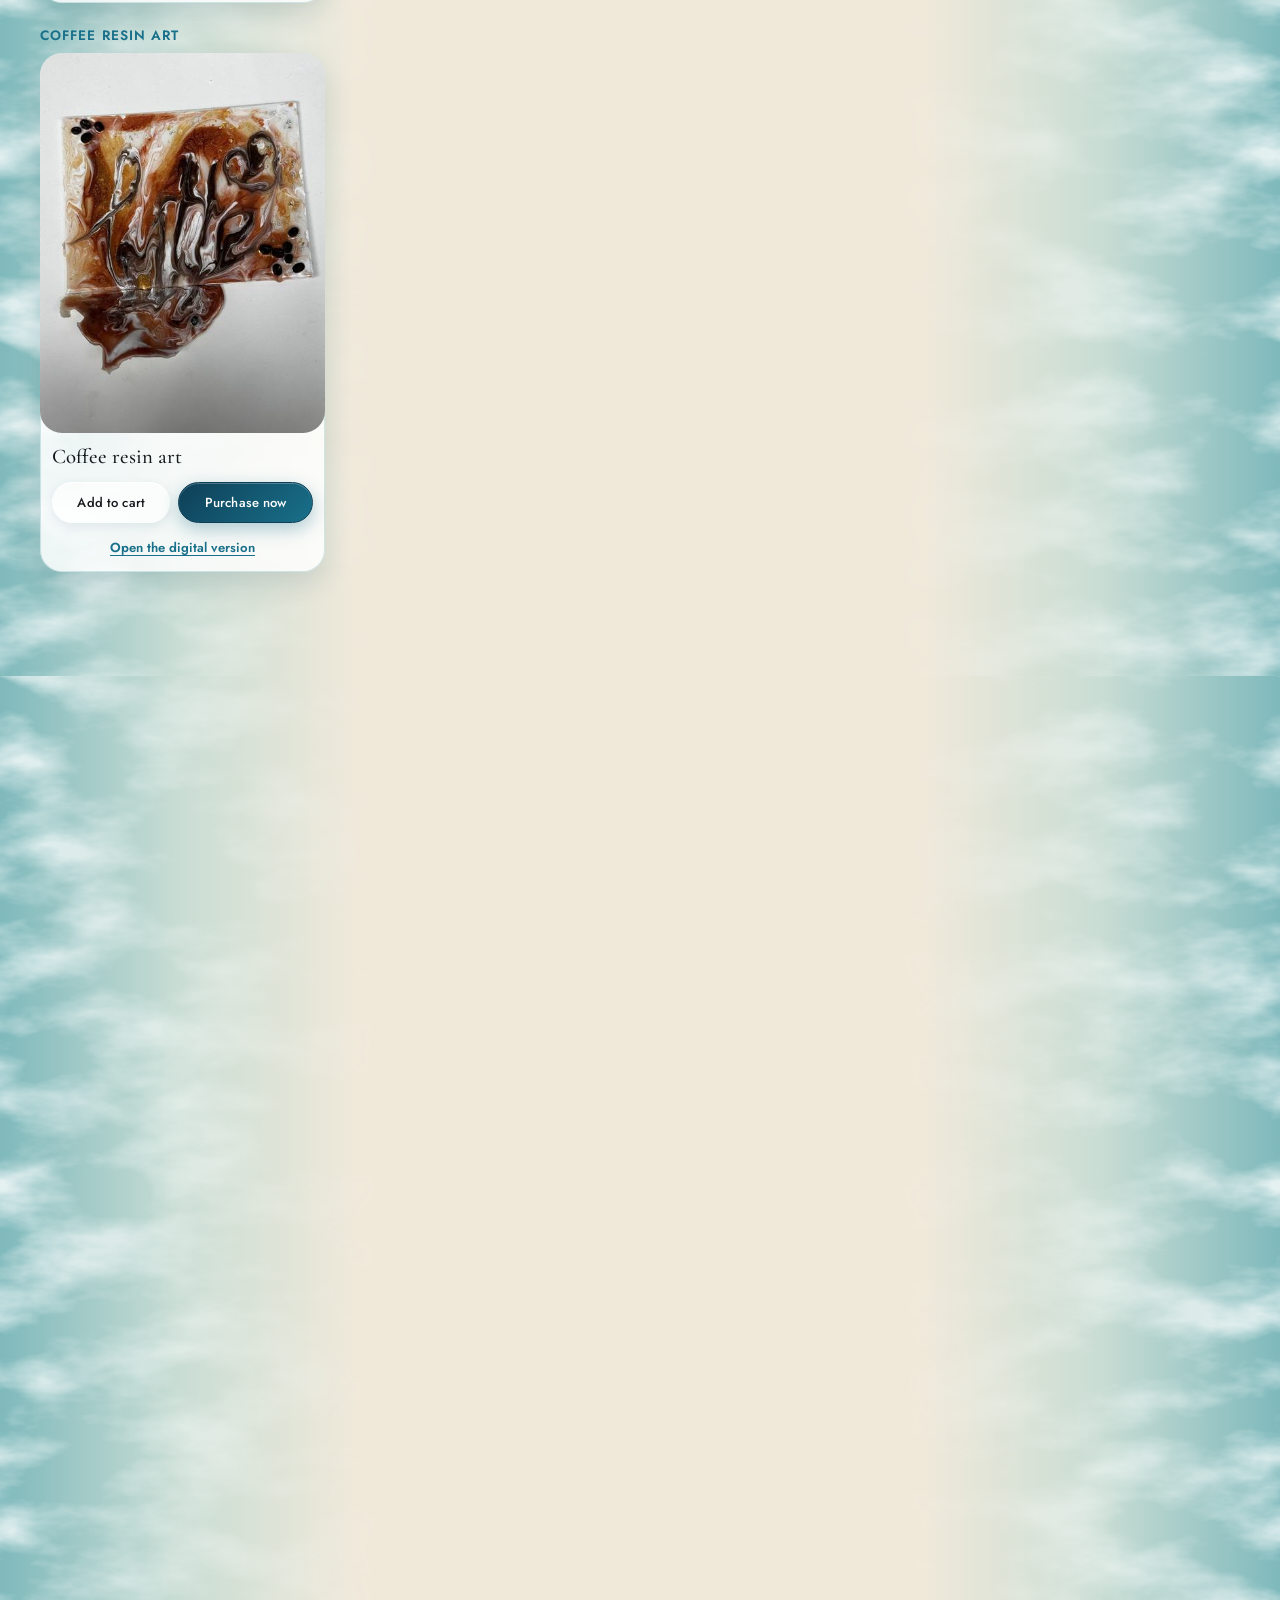
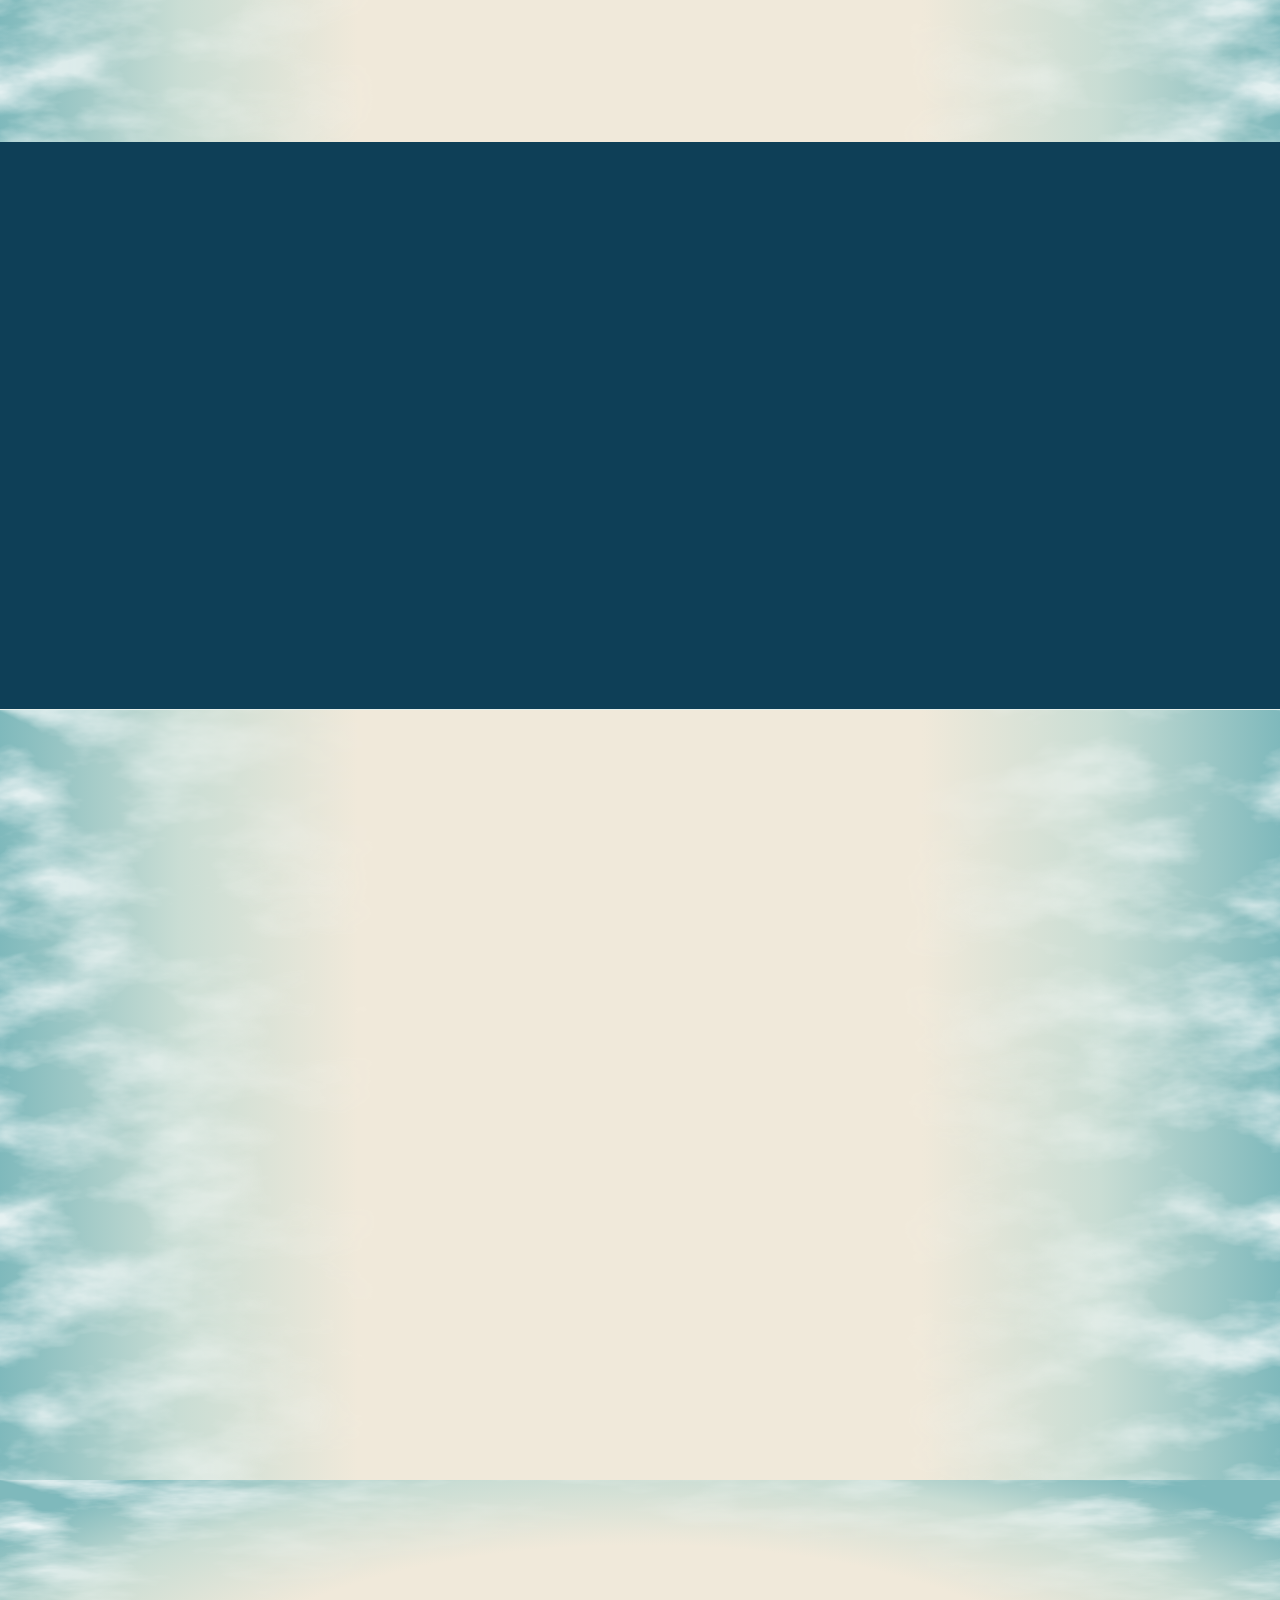
==== commit 3883f369: "Start cards: clean sea-foam icons instead of emojis Co-Authored-By: Claude Sonnet 5.5 <noreply@anthr" ====
--- a/index.html
+++ b/index.html
@@ -7,7 +7,7 @@
   <link rel="preconnect" href="https://fonts.googleapis.com">
   <link rel="preconnect" href="https://fonts.gstatic.com" crossorigin>
   <link href="https://fonts.googleapis.com/css2?family=Cormorant+Garamond:wght@500;600&family=Jost:wght@400;500;700&family=Archivo+Black&family=Bagel+Fat+One&family=Noto+Sans+Thai:wght@400;500&family=Noto+Serif+Thai:wght@500;600&display=swap" rel="stylesheet">
-  <link rel="stylesheet" href="style.css?v=237">
+  <link rel="stylesheet" href="style.css?v=238">
   <title>Resincraftcode — handmade resin keychains, Phuket</title>
   <meta name="description" content="Handmade resin letter keychains from Phuket. Choose a ready-made design, design your own, or send us your idea.">
 </head>
@@ -16,11 +16,11 @@
   <main id="home"></main>
   <footer class="site-footer" id="site-footer"></footer>
 
-  <script src="config.js?v=237"></script>
-  <script src="i18n.js?v=237"></script>
-  <script src="i18n-site.js?v=237"></script>
-  <script src="i18n-extra.js?v=237"></script>
-  <script src="core.js?v=237"></script>
-  <script src="site.js?v=237"></script>
+  <script src="config.js?v=238"></script>
+  <script src="i18n.js?v=238"></script>
+  <script src="i18n-site.js?v=238"></script>
+  <script src="i18n-extra.js?v=238"></script>
+  <script src="core.js?v=238"></script>
+  <script src="site.js?v=238"></script>
 </body>
 </html>
--- a/style.css
+++ b/style.css
@@ -1558,3 +1558,6 @@
 .photo-card .pc-text b { font-size: 1.3rem; }
 .photo-card .pc-text i { background: linear-gradient(135deg, #E8934A, #D9742E) !important; color: #fff !important; }
 .photo-card .pc-imgs img { box-shadow: 0 3px 10px rgba(14,63,87,.25); }
+
+.start-card .sc-ico { display: grid; place-items: center; width: 74px; height: 74px; border-radius: 50%; background: linear-gradient(135deg, #E3F2F3, #CFE6EA); color: #19708A; box-shadow: inset 0 0 0 1.5px rgba(25,112,138,.25), 0 6px 14px rgba(14,63,87,.12); }
+.start-card.star .sc-ico { background: rgba(255,255,255,.16); color: #fff; box-shadow: inset 0 0 0 1.5px rgba(255,255,255,.5); }
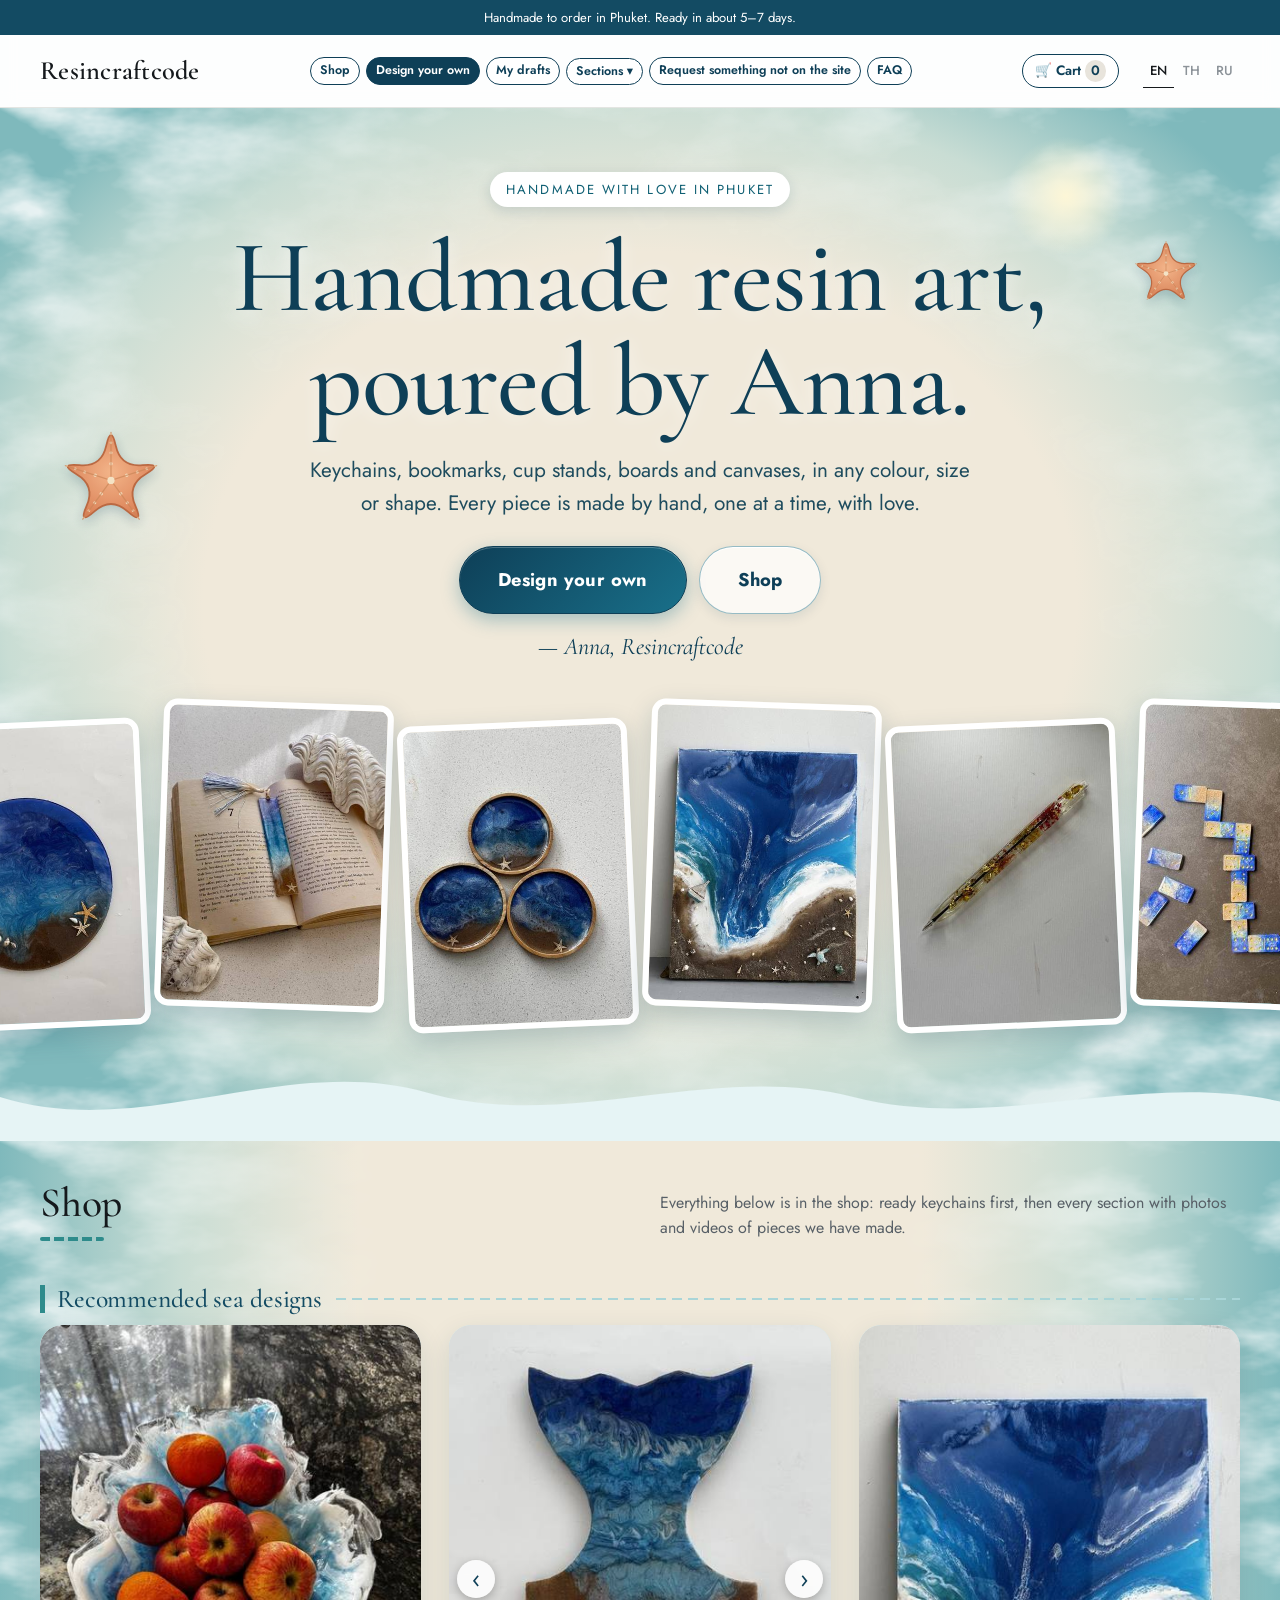
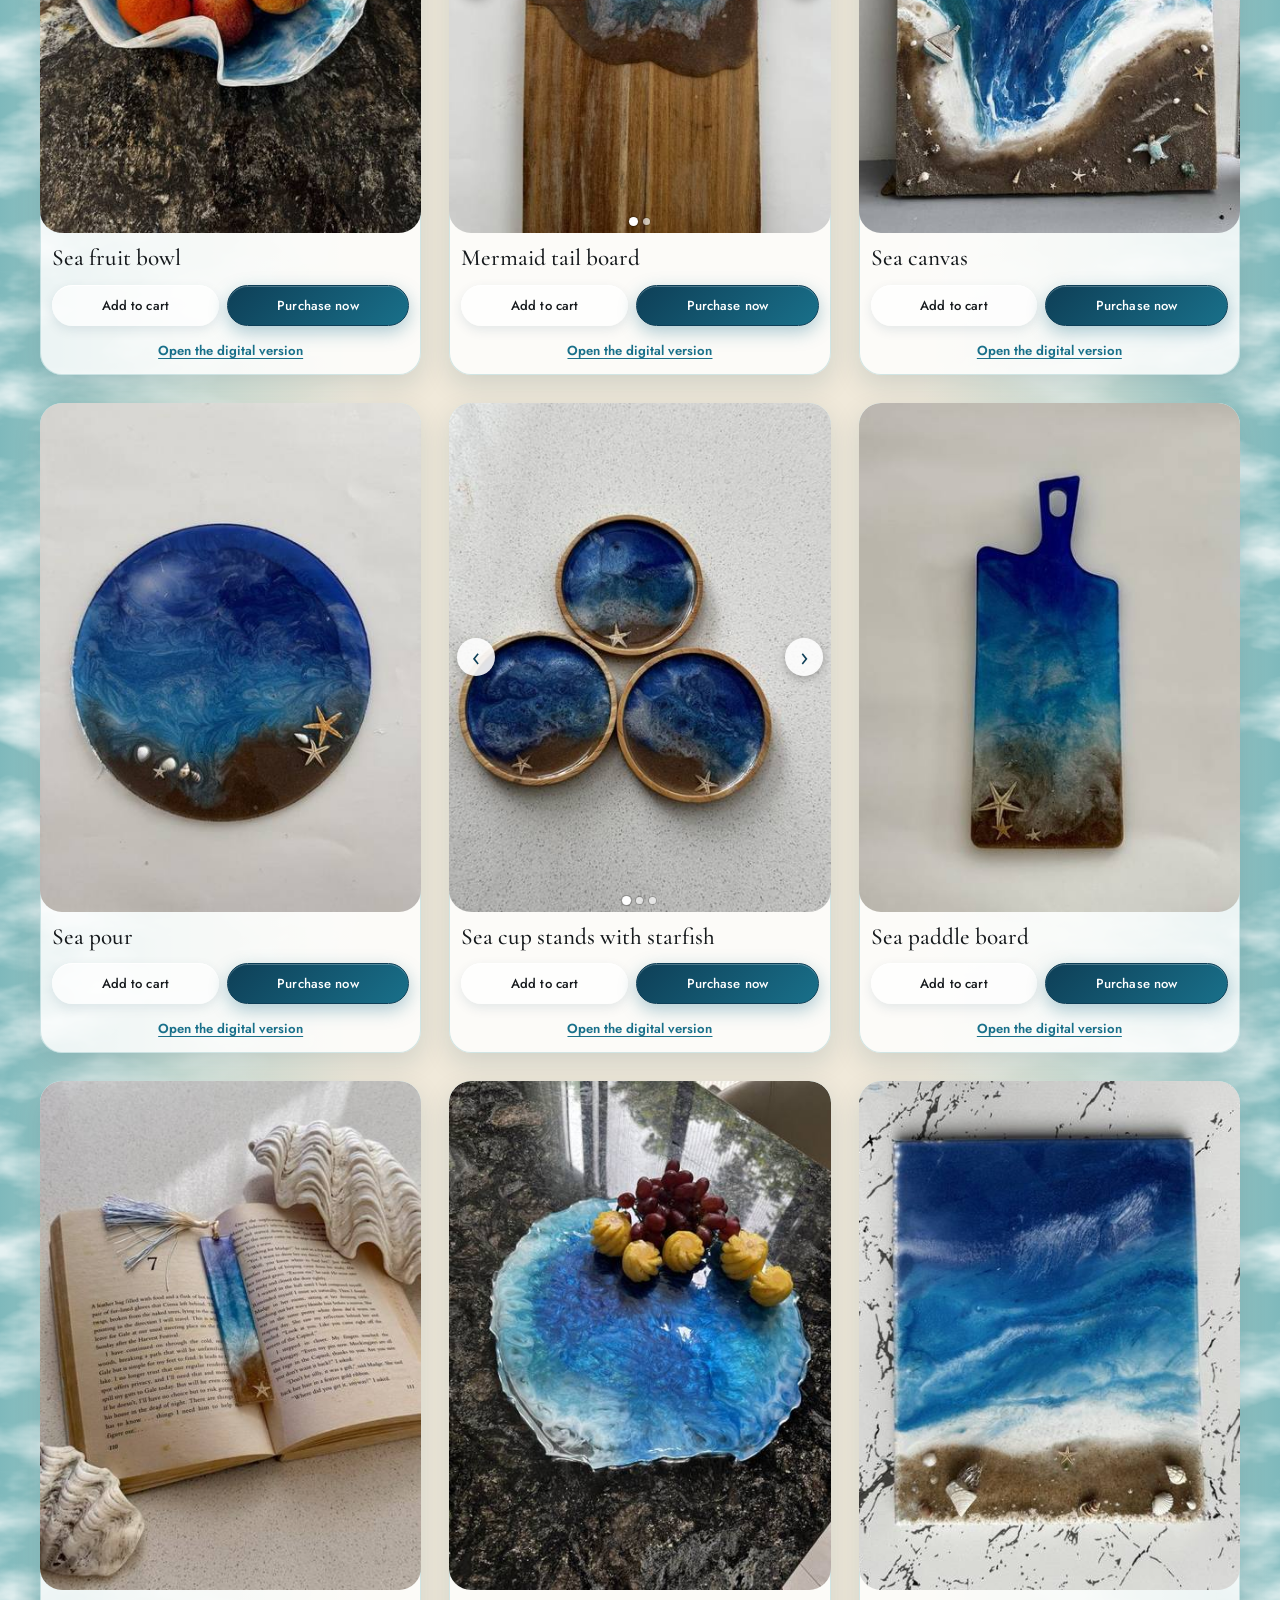
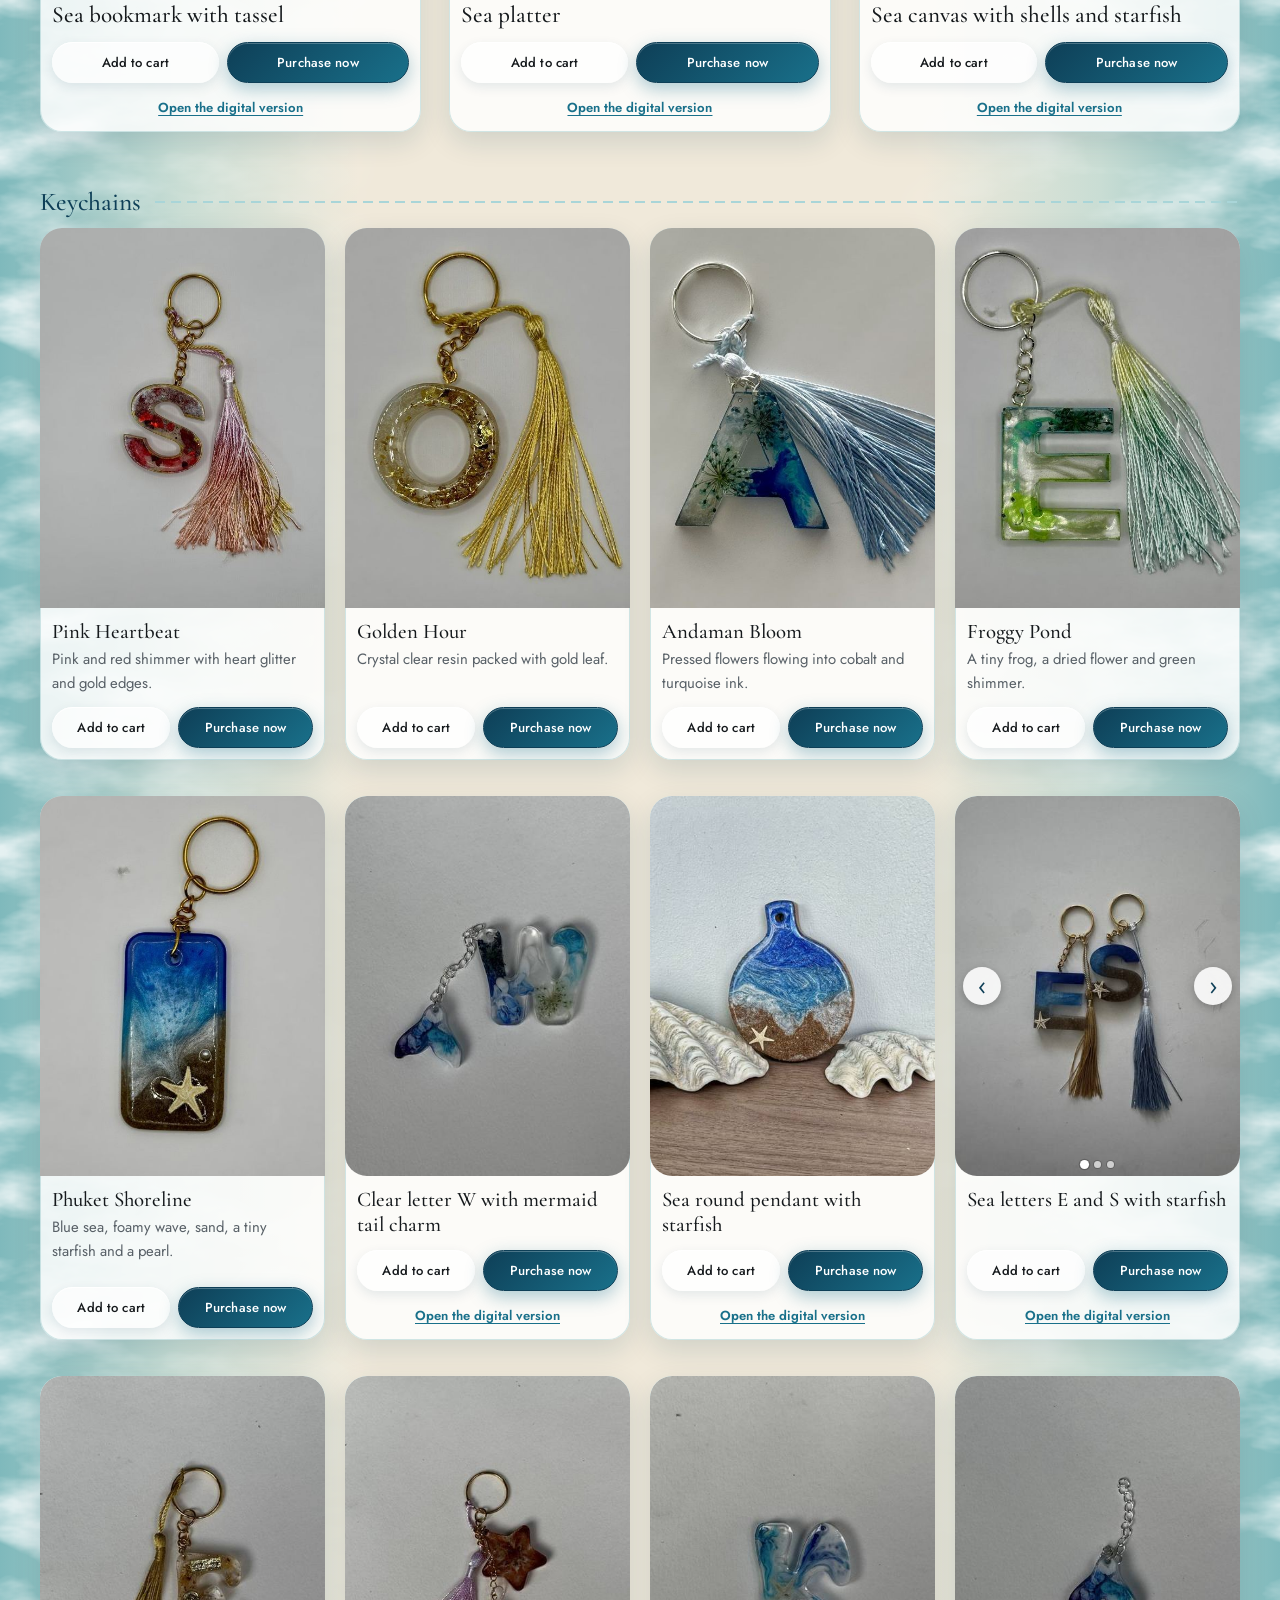
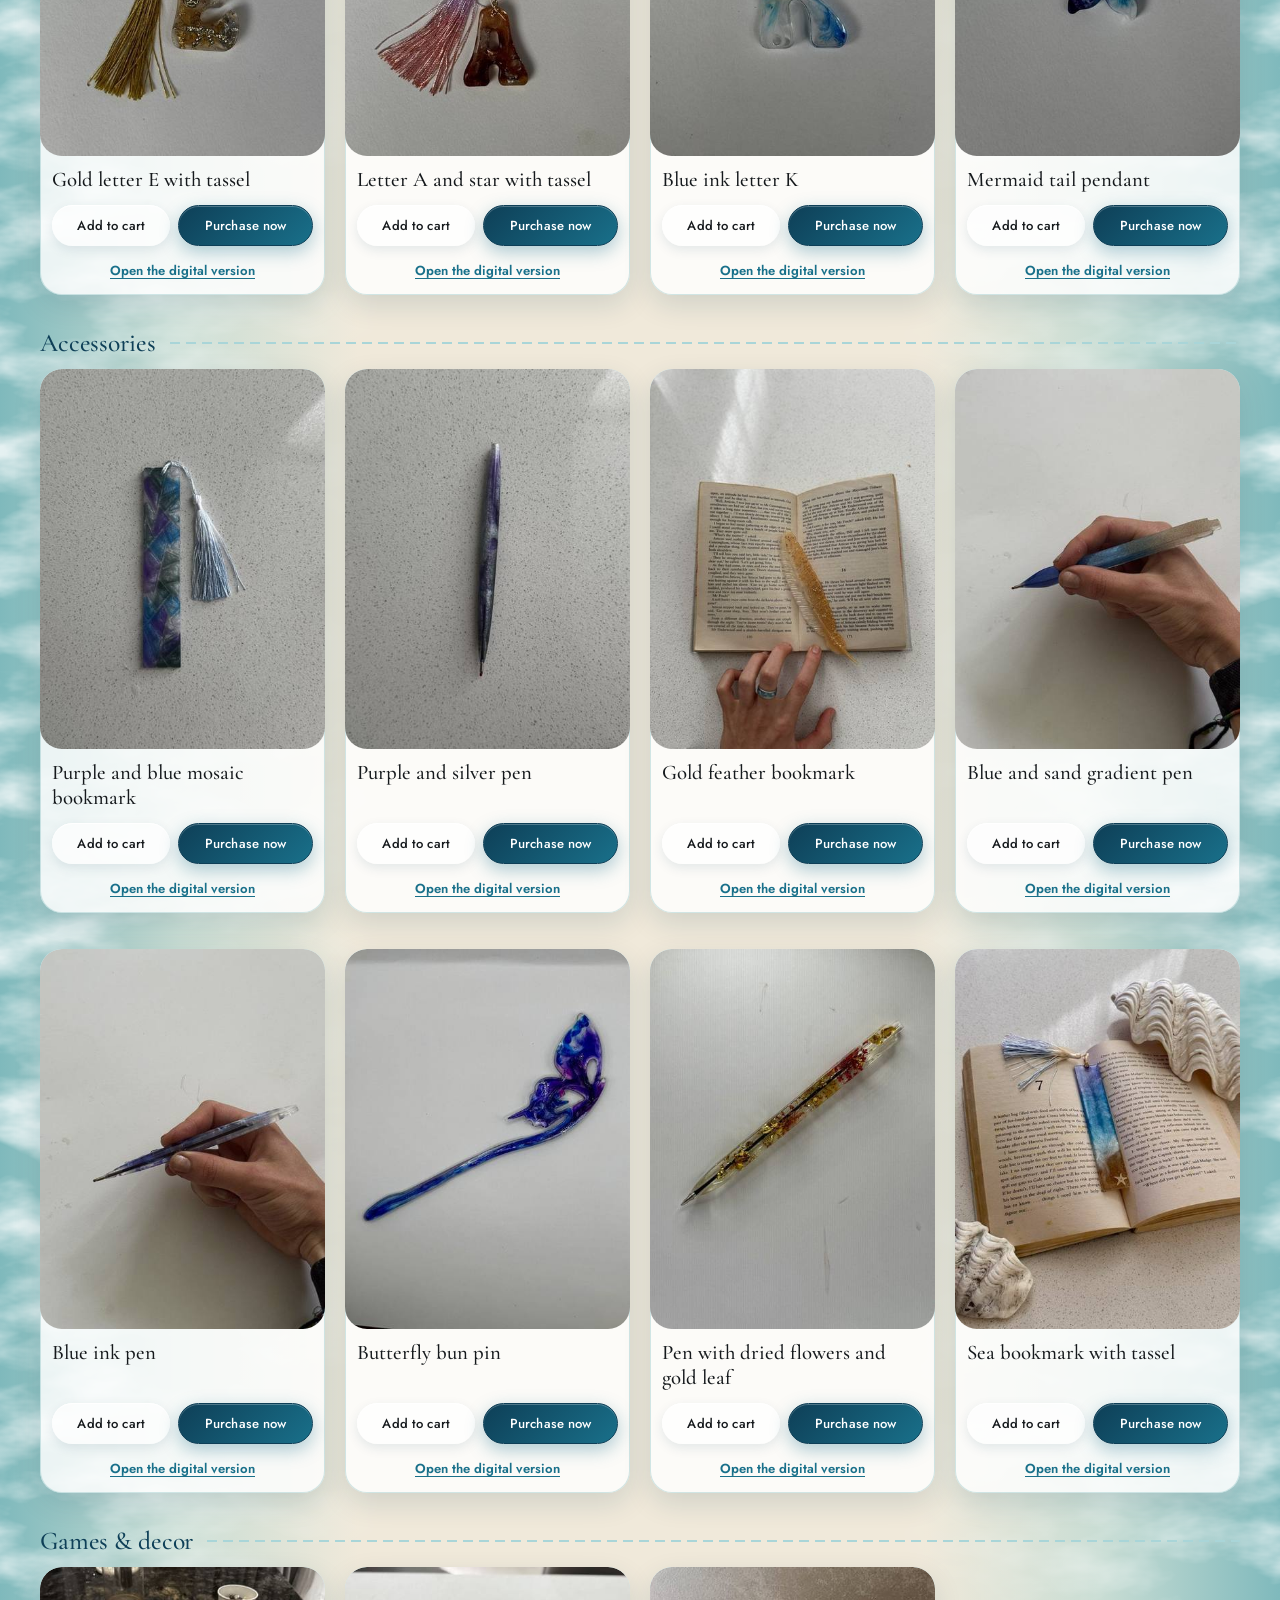
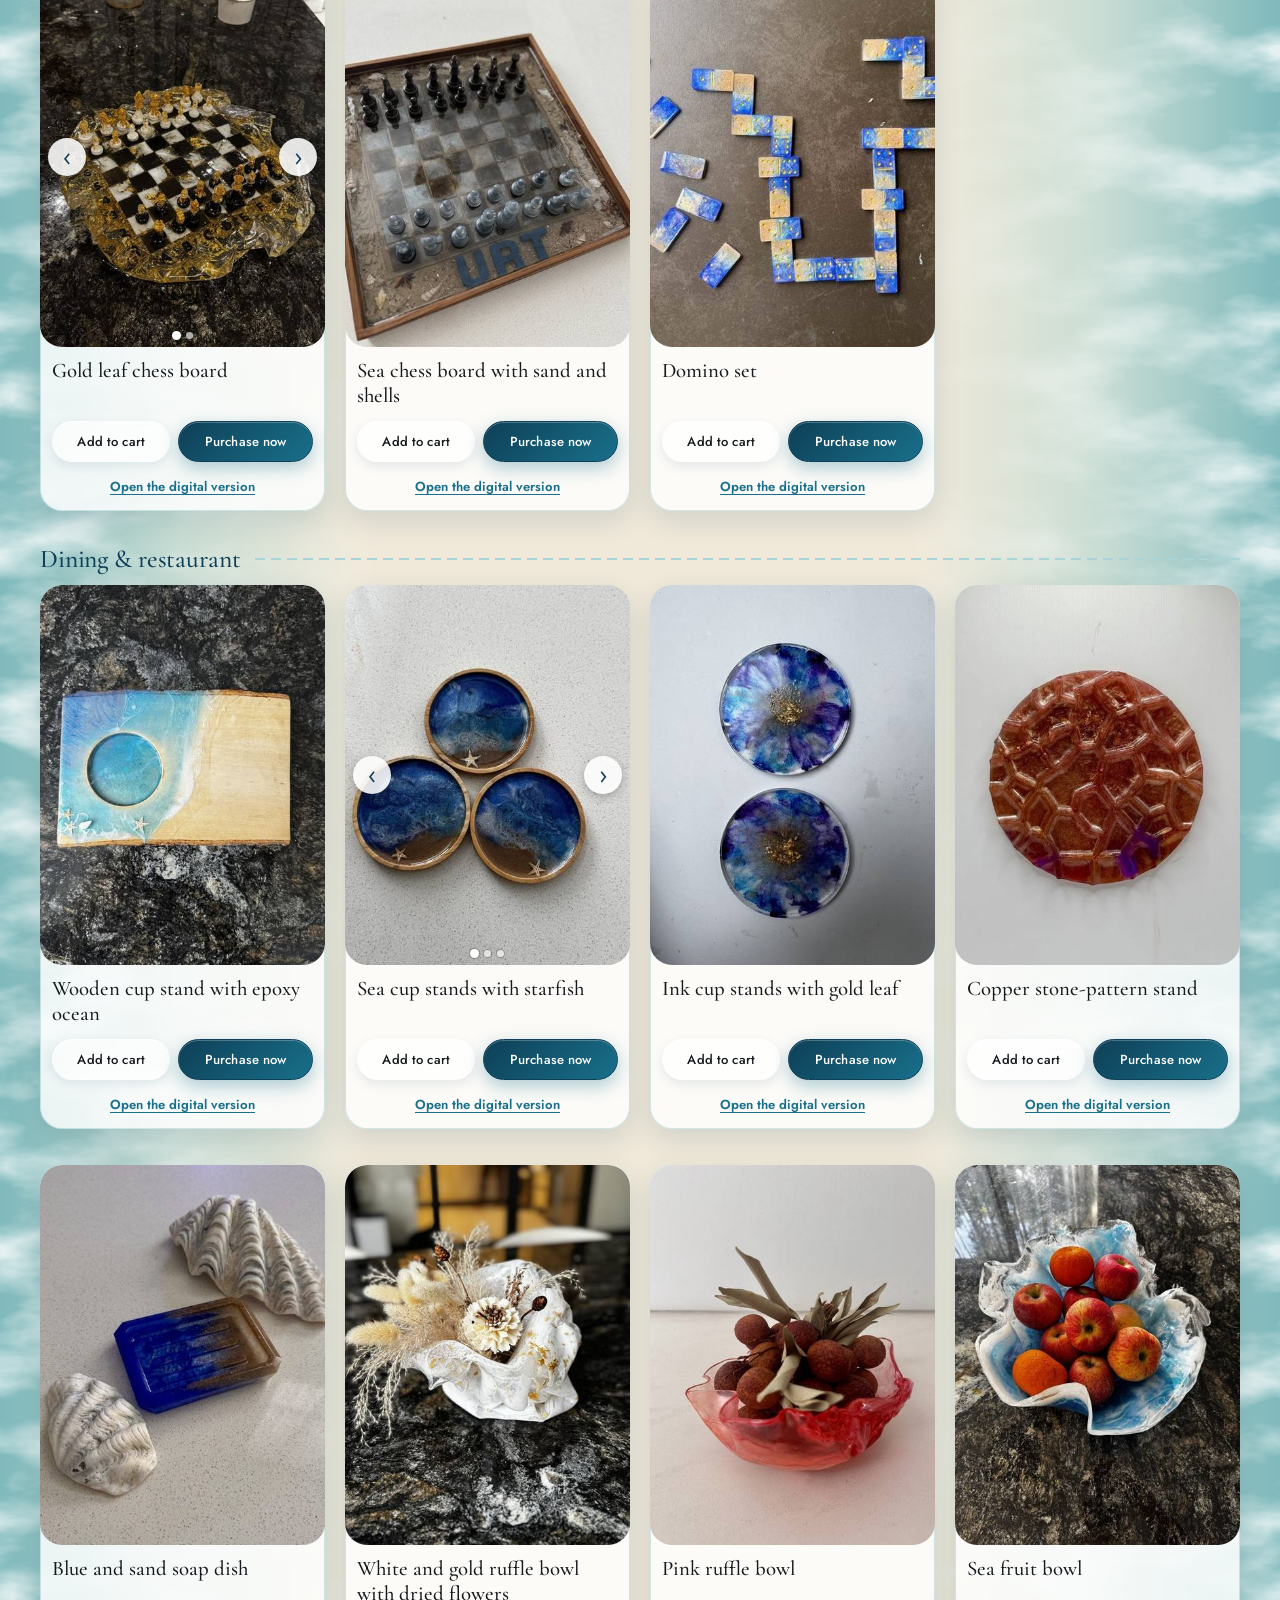
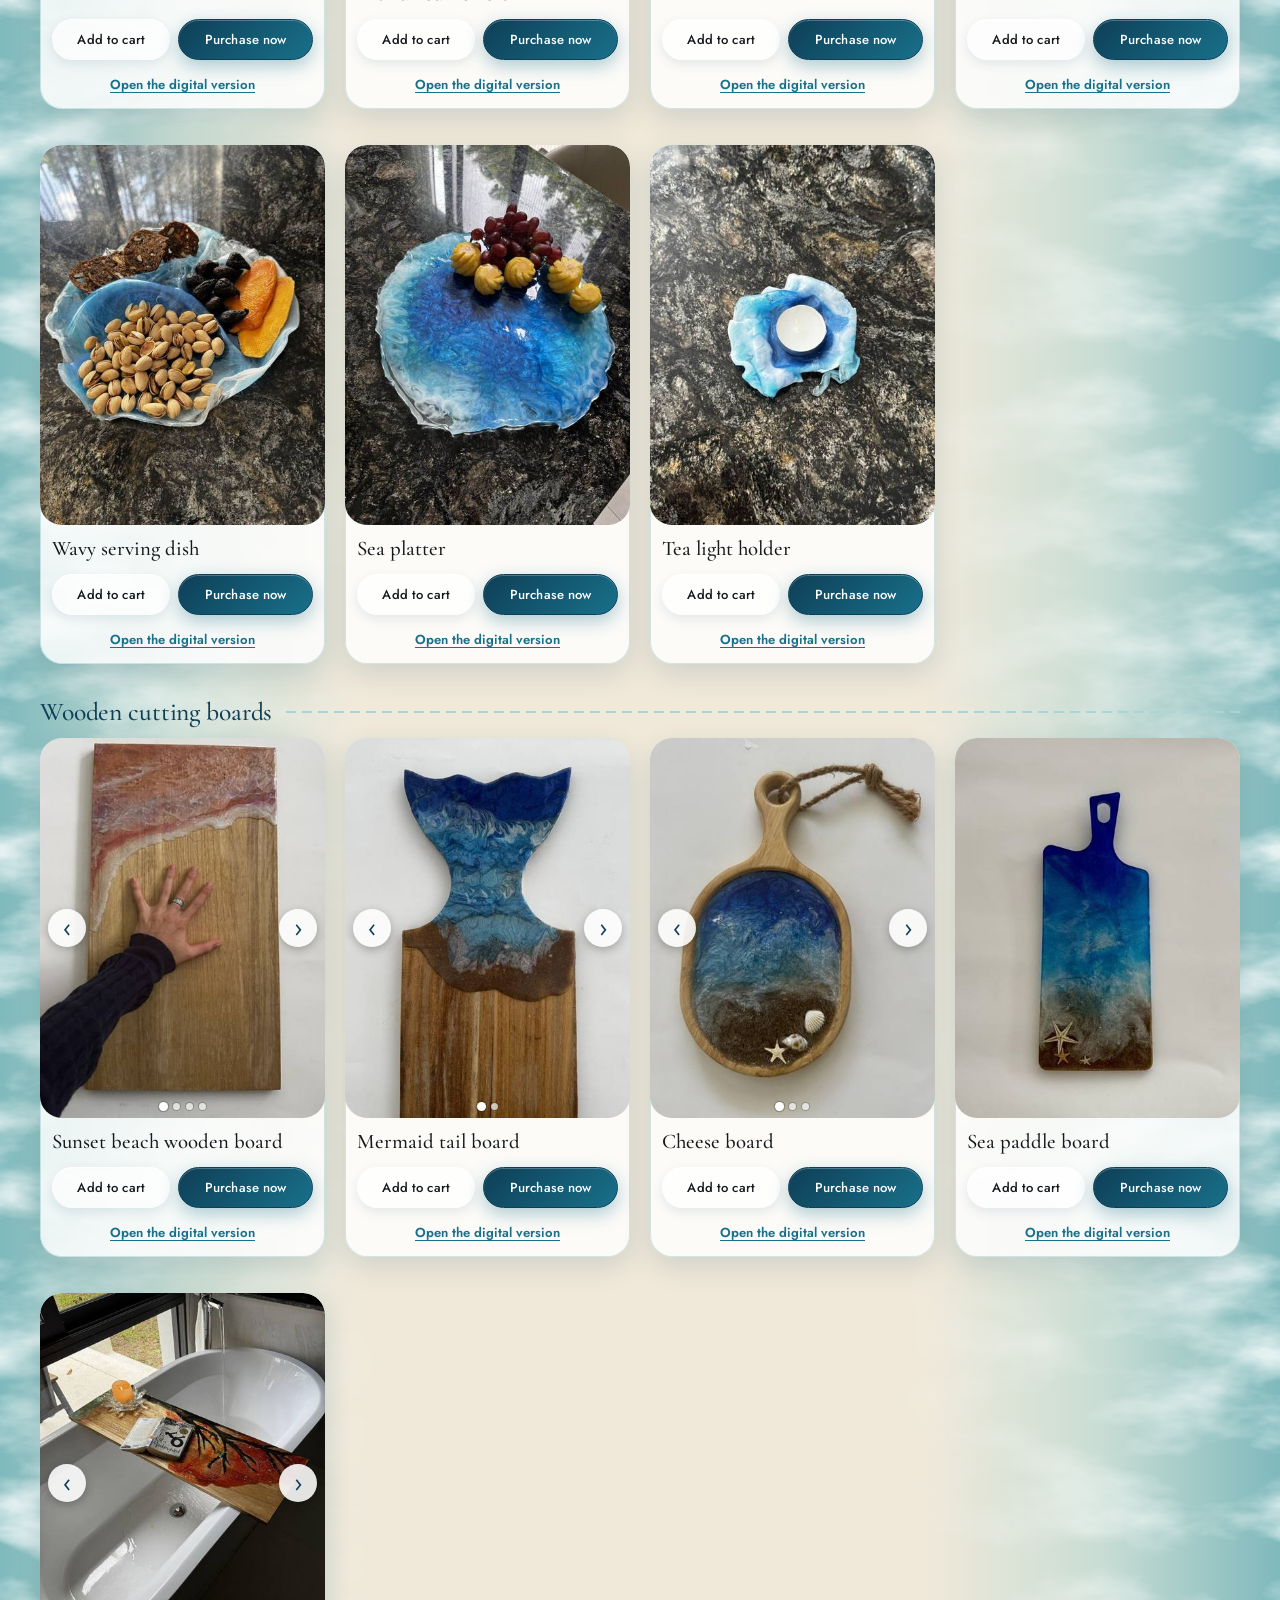
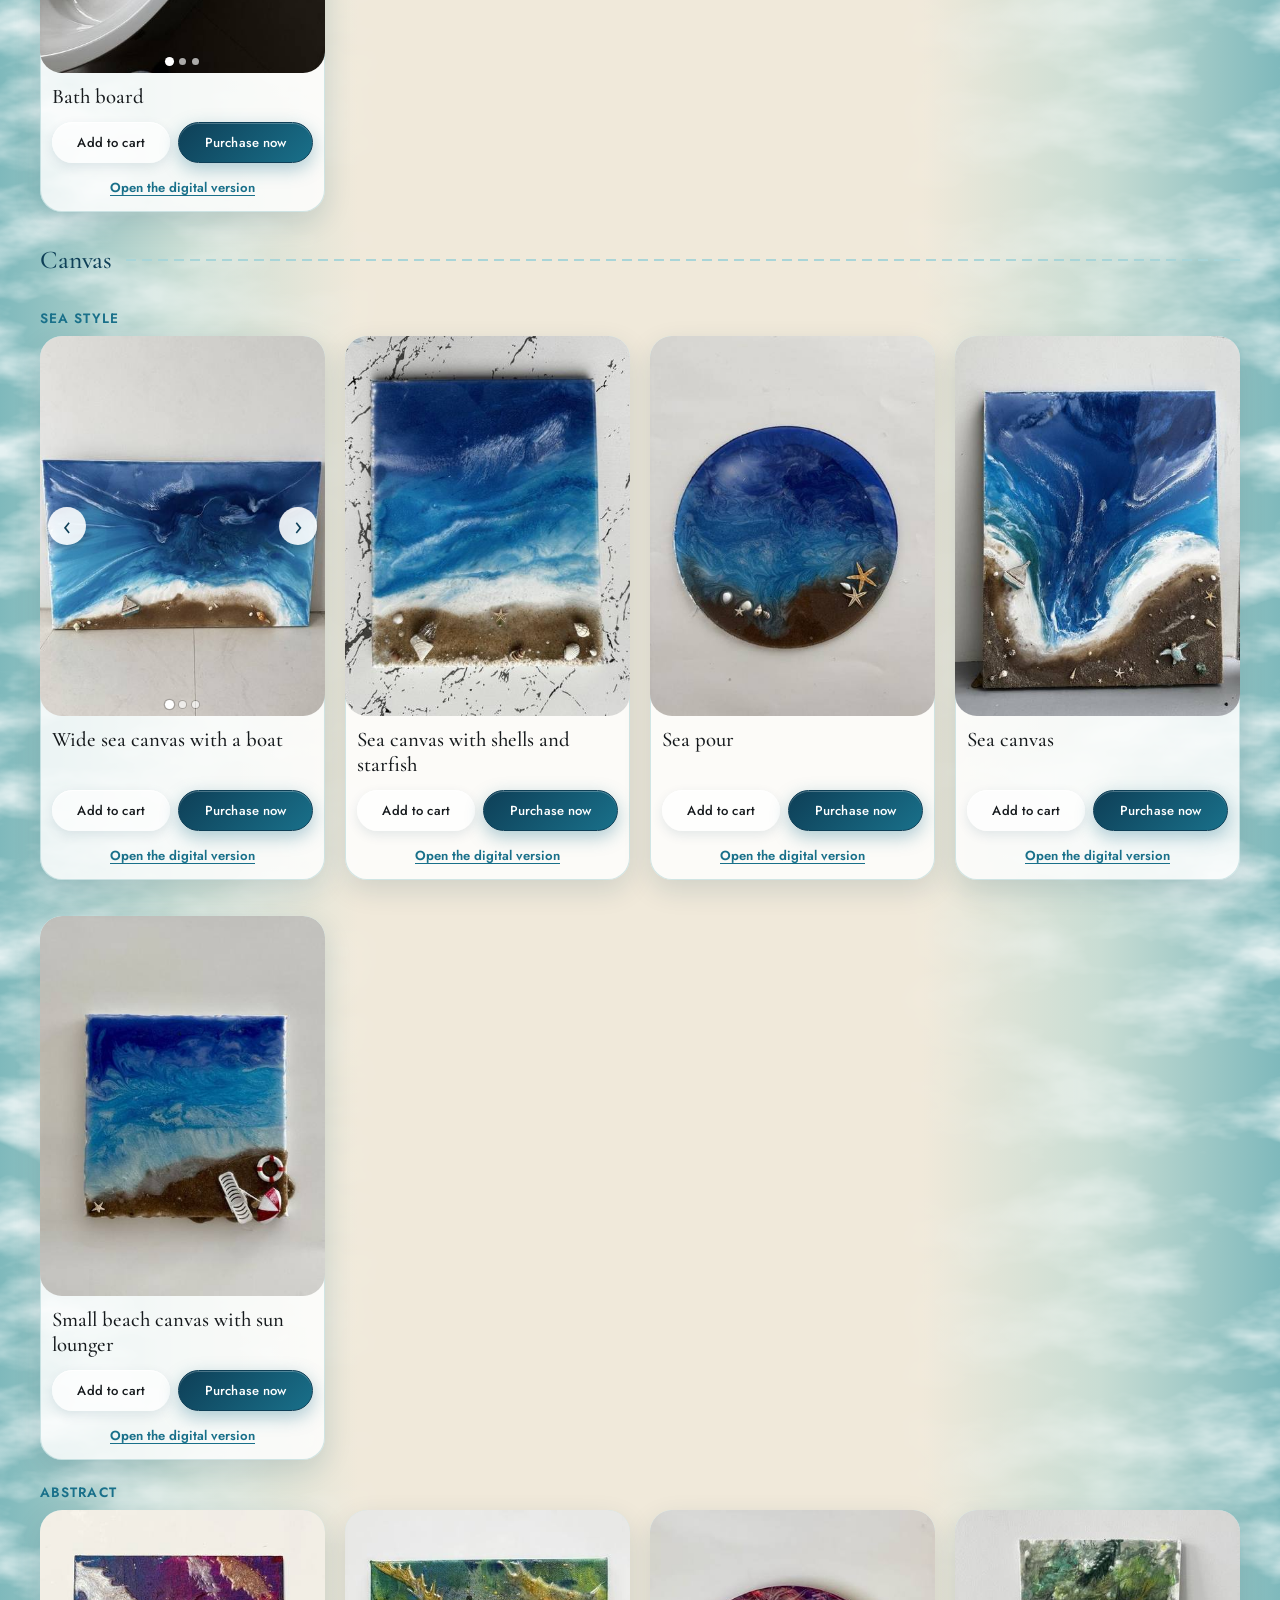
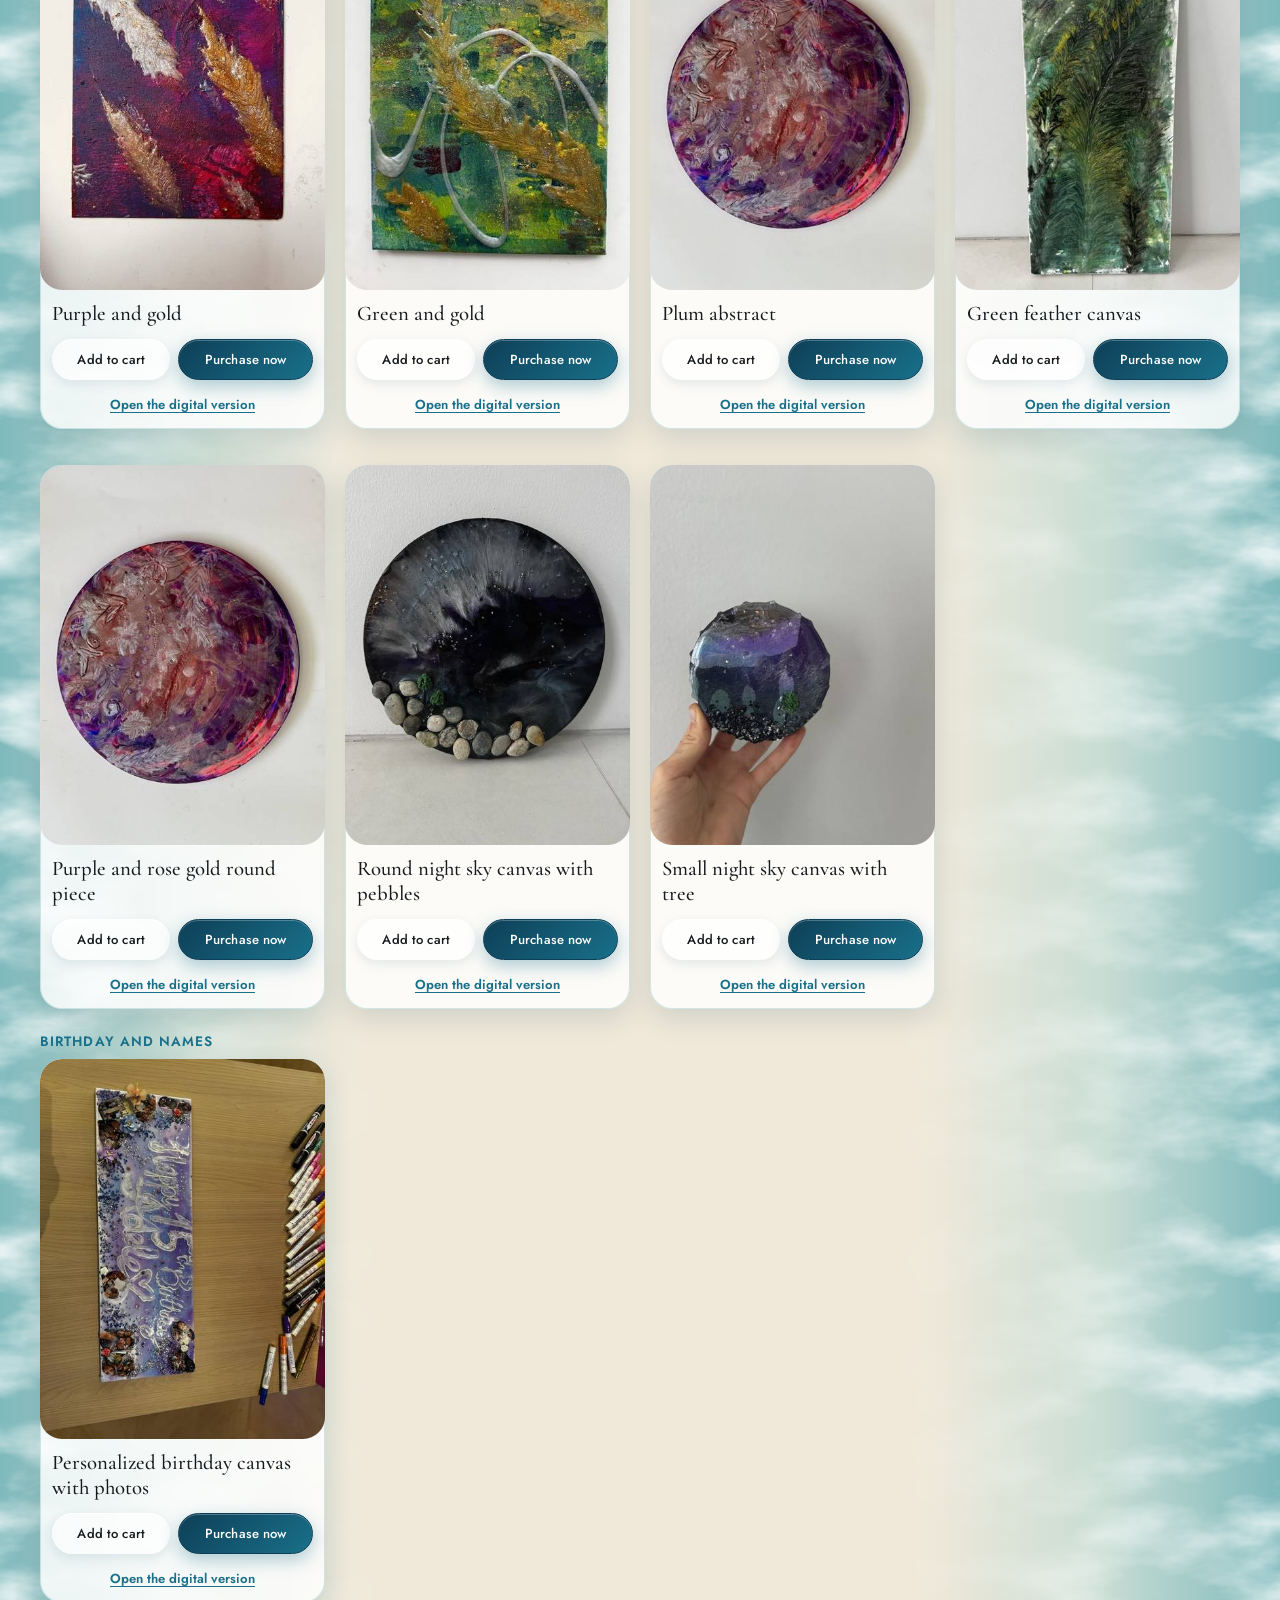
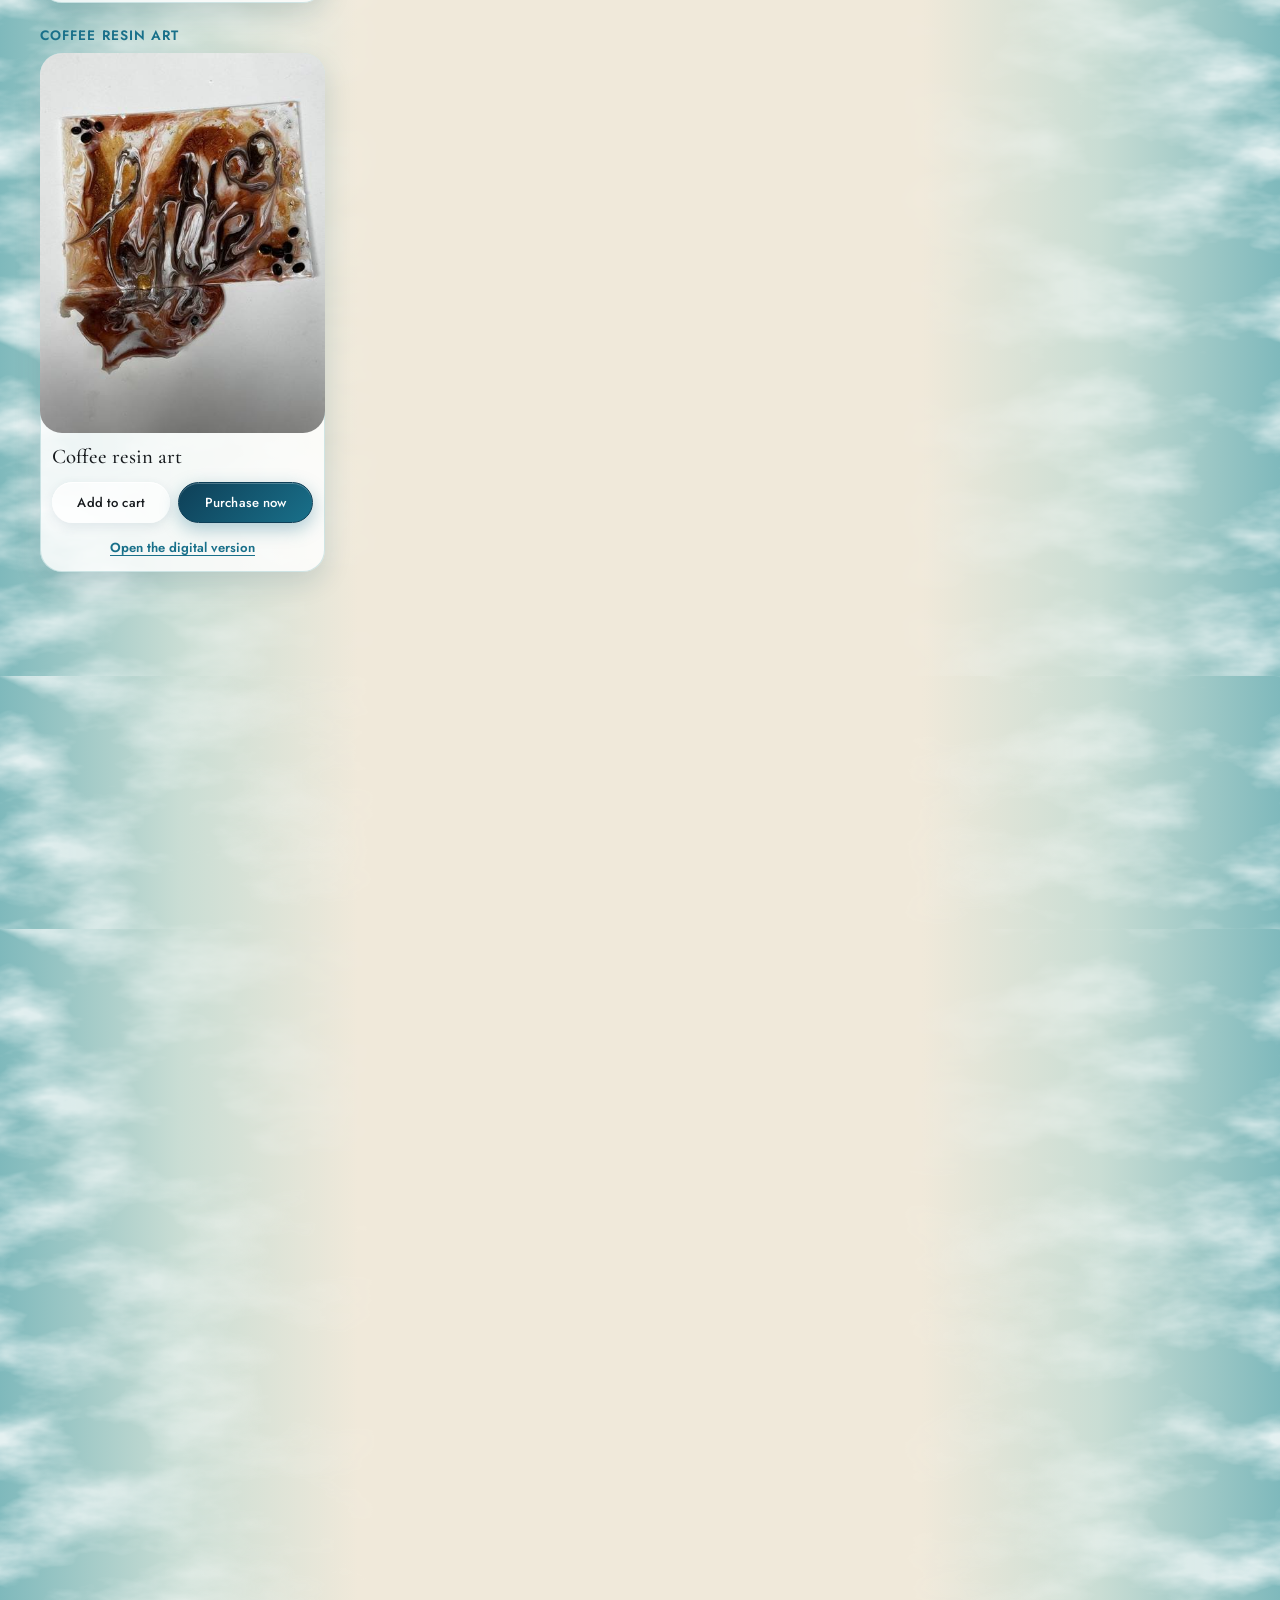
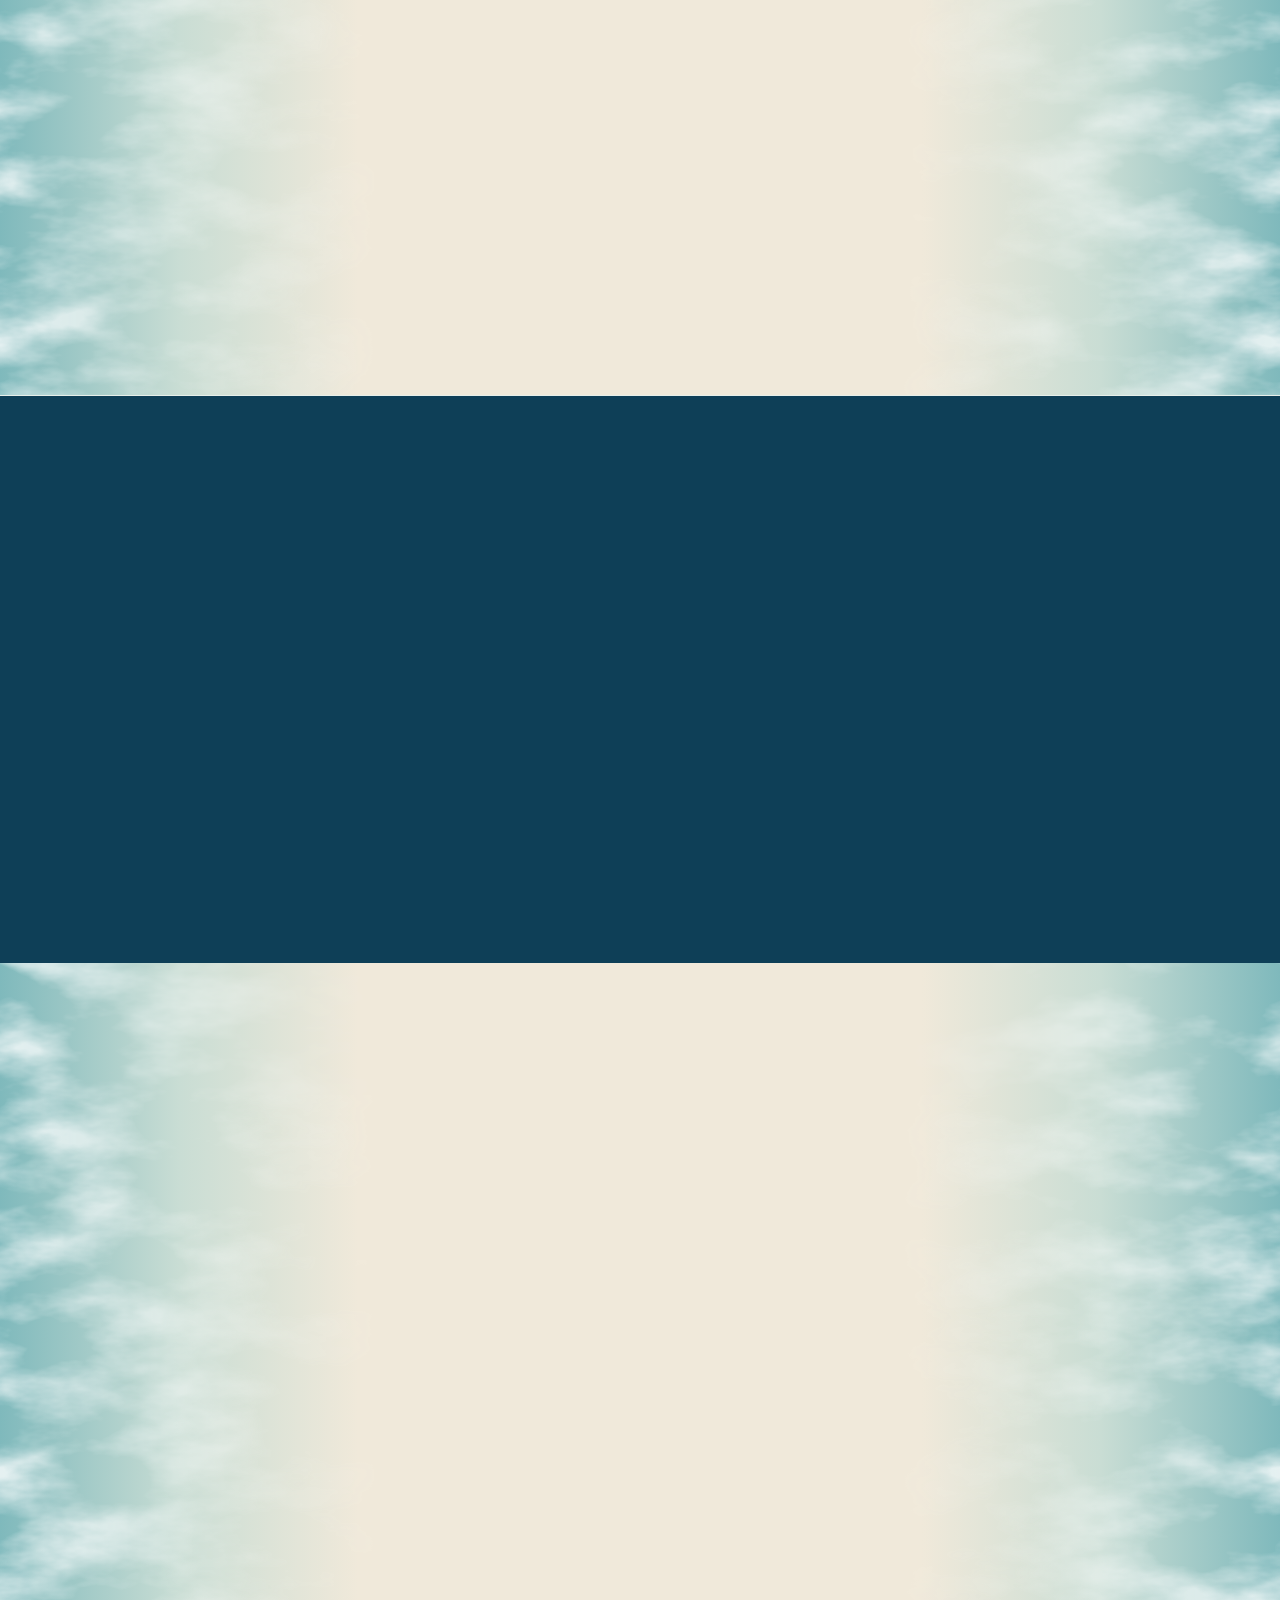
==== commit b4ba8892: "Shop page: start cards above Create custom, links open ready-made / helper directly Co-Authored-By: " ====
--- a/index.html
+++ b/index.html
@@ -7,7 +7,7 @@
   <link rel="preconnect" href="https://fonts.googleapis.com">
   <link rel="preconnect" href="https://fonts.gstatic.com" crossorigin>
   <link href="https://fonts.googleapis.com/css2?family=Cormorant+Garamond:wght@500;600&family=Jost:wght@400;500;700&family=Archivo+Black&family=Bagel+Fat+One&family=Noto+Sans+Thai:wght@400;500&family=Noto+Serif+Thai:wght@500;600&display=swap" rel="stylesheet">
-  <link rel="stylesheet" href="style.css?v=238">
+  <link rel="stylesheet" href="style.css?v=239">
   <title>Resincraftcode — handmade resin keychains, Phuket</title>
   <meta name="description" content="Handmade resin letter keychains from Phuket. Choose a ready-made design, design your own, or send us your idea.">
 </head>
@@ -16,11 +16,11 @@
   <main id="home"></main>
   <footer class="site-footer" id="site-footer"></footer>
 
-  <script src="config.js?v=238"></script>
-  <script src="i18n.js?v=238"></script>
-  <script src="i18n-site.js?v=238"></script>
-  <script src="i18n-extra.js?v=238"></script>
-  <script src="core.js?v=238"></script>
-  <script src="site.js?v=238"></script>
+  <script src="config.js?v=239"></script>
+  <script src="i18n.js?v=239"></script>
+  <script src="i18n-site.js?v=239"></script>
+  <script src="i18n-extra.js?v=239"></script>
+  <script src="core.js?v=239"></script>
+  <script src="site.js?v=239"></script>
 </body>
 </html>
--- a/style.css
+++ b/style.css
@@ -1561,3 +1561,6 @@
 
 .start-card .sc-ico { display: grid; place-items: center; width: 74px; height: 74px; border-radius: 50%; background: linear-gradient(135deg, #E3F2F3, #CFE6EA); color: #19708A; box-shadow: inset 0 0 0 1.5px rgba(25,112,138,.25), 0 6px 14px rgba(14,63,87,.12); }
 .start-card.star .sc-ico { background: rgba(255,255,255,.16); color: #fff; box-shadow: inset 0 0 0 1.5px rgba(255,255,255,.5); }
+
+.start-strip { padding-top: 10px; padding-bottom: 6px; }
+.start-strip .start-card { text-decoration: none; }
